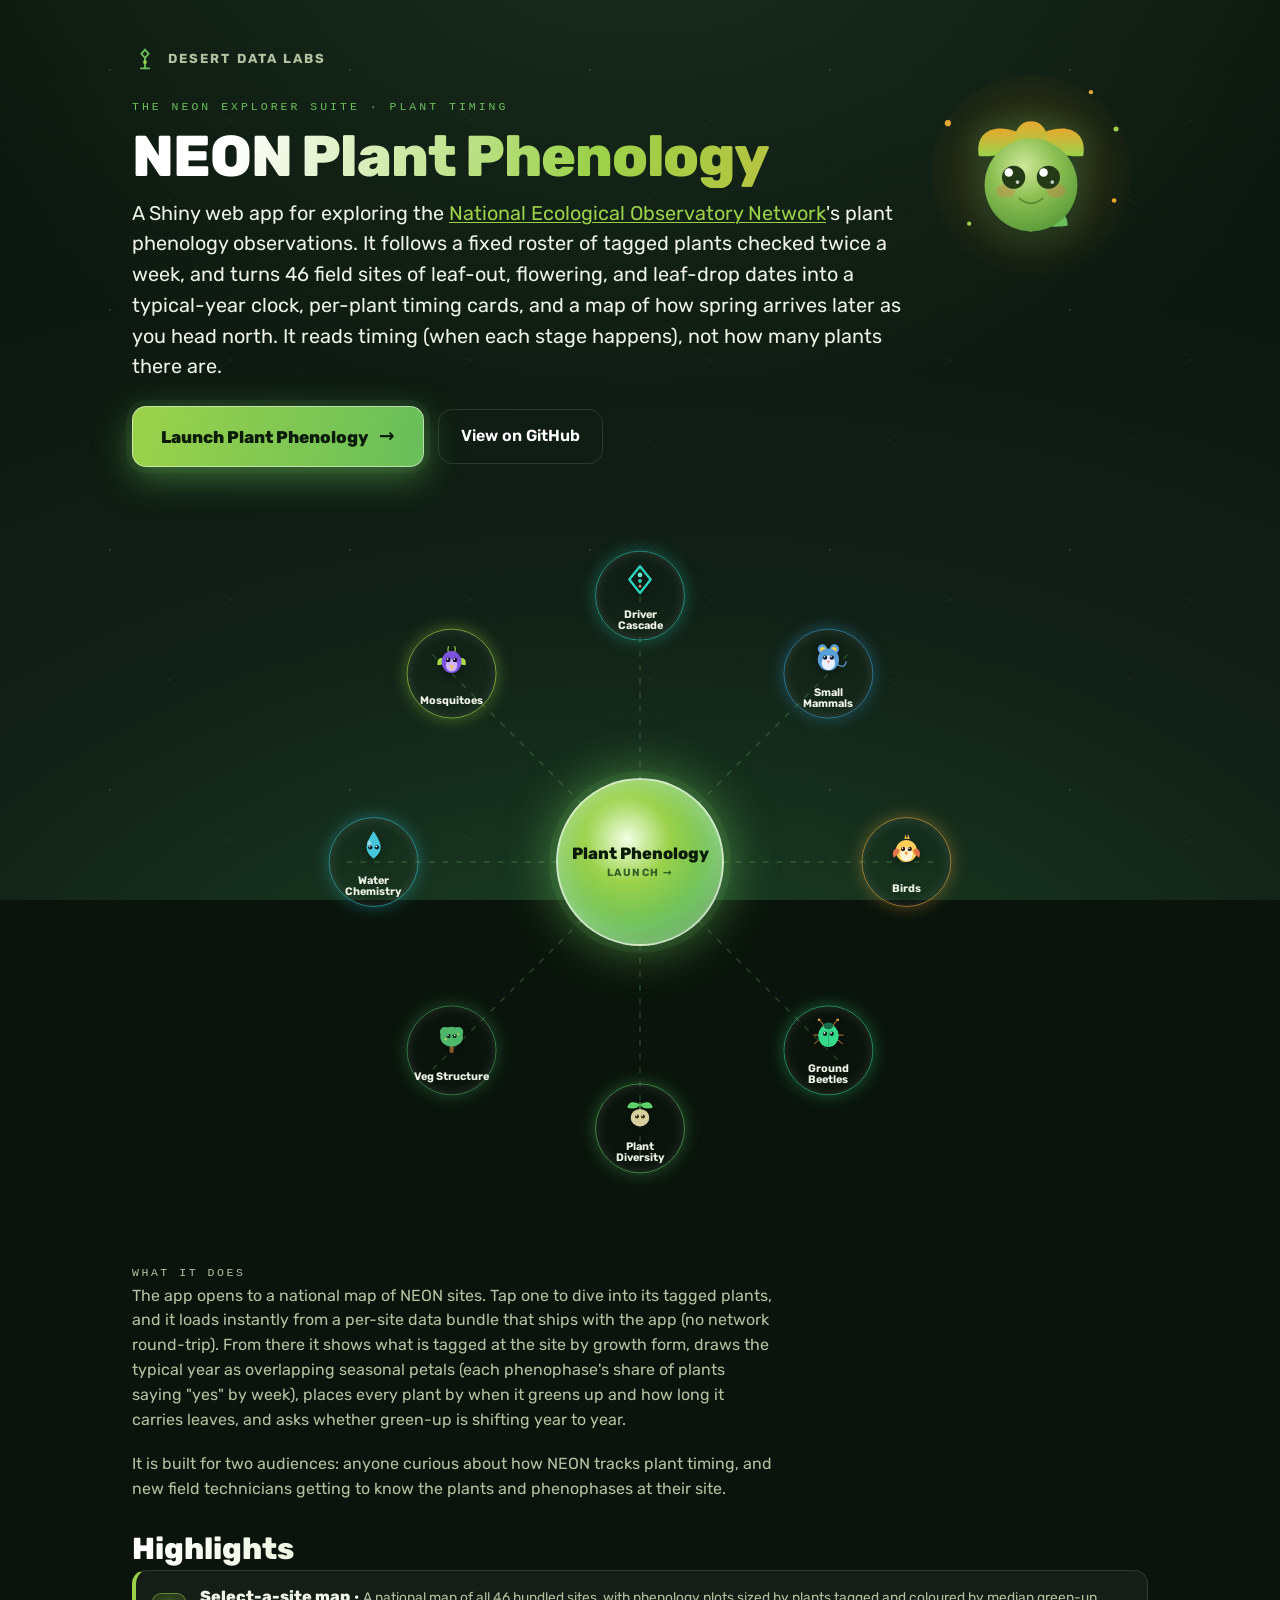
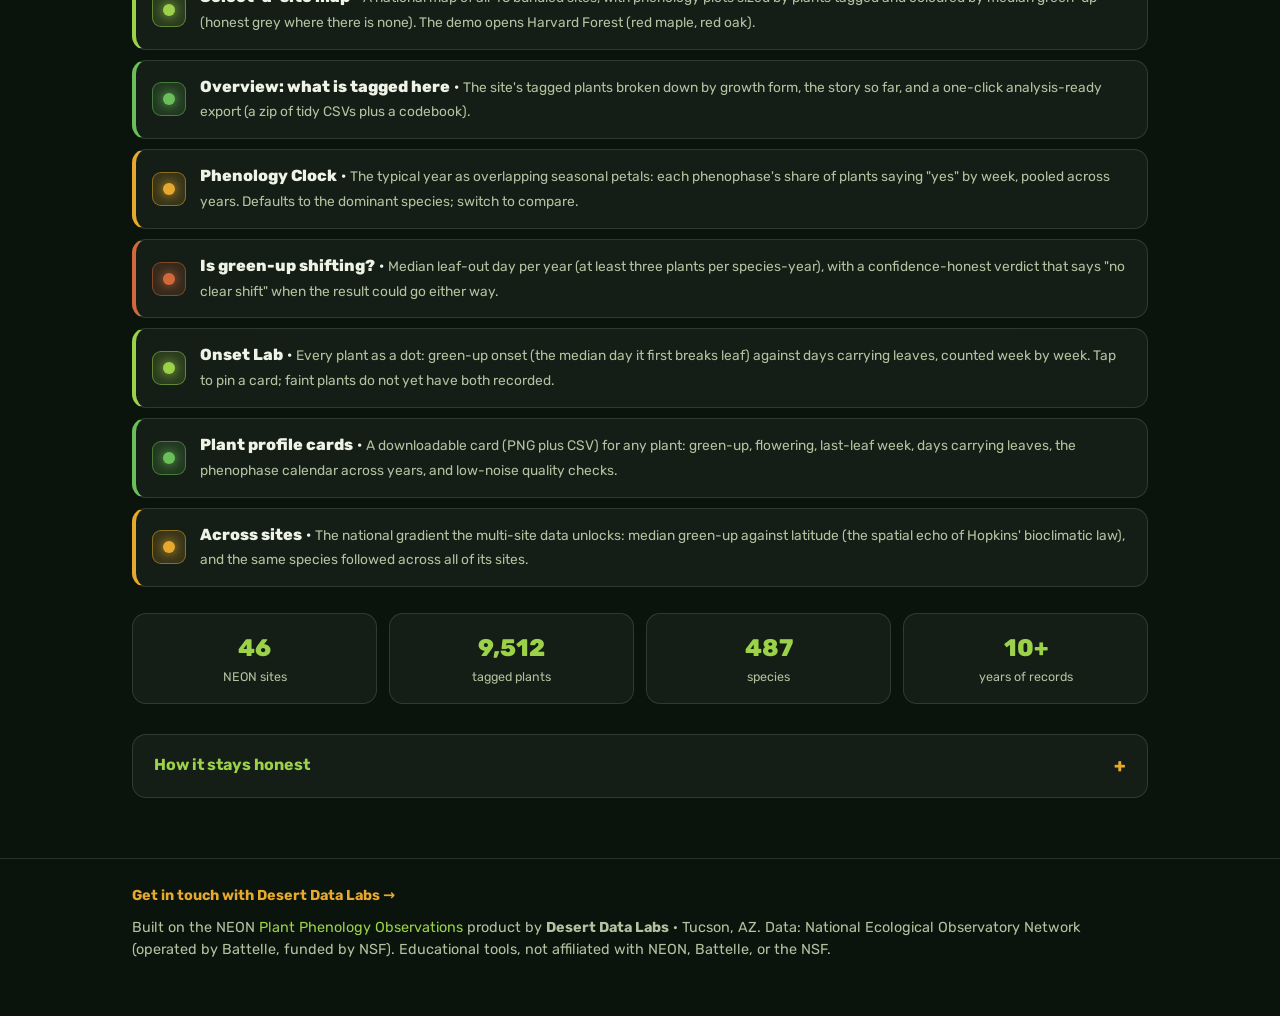
==== docs/index.html @ 895c30f5 "feat(cover): add NEON Mosquito Pulse to the suite constellation (9th app) Co-Authored-By: Claude Opu" ====
<!DOCTYPE html>
<html lang="en">

<head>
  <meta charset="utf-8" />
  <meta name="viewport" content="width=device-width, initial-scale=1, viewport-fit=cover" />
  <title>NEON Plant Phenology, the Explorer Suite by Desert Data Labs</title>
  <meta name="description"
    content="See when plants leaf out, flower, and drop their leaves at NEON research sites across the United States, and how that timing shifts year to year." />
  <meta name="theme-color" content="#0a140c" />

  <!-- Open Graph / social card. Absolute URLs = the GitHub Pages domain for this repo. -->
  <meta property="og:type" content="website" />
  <meta property="og:url" content="https://tgilbert14.github.io/NEON-Plant-Phenology-Explorer/" />
  <meta property="og:title" content="NEON Plant Phenology, by Desert Data Labs" />
  <meta property="og:description"
    content="See when plants leaf out, flower, and drop their leaves at NEON research sites across the United States, and how that timing shifts year to year." />
  <meta property="og:image"
    content="https://tgilbert14.github.io/NEON-Plant-Phenology-Explorer/og-image.png" />
  <meta name="twitter:card" content="summary_large_image" />
  <meta name="twitter:title" content="NEON Plant Phenology, by Desert Data Labs" />
  <meta name="twitter:description"
    content="See when plants leaf out, flower, and drop their leaves at NEON research sites across the United States." />
  <meta name="twitter:image"
    content="https://tgilbert14.github.io/NEON-Plant-Phenology-Explorer/og-image.png" />

  <link rel="preconnect" href="https://fonts.googleapis.com" />
  <link rel="preconnect" href="https://fonts.gstatic.com" crossorigin />
  <link href="https://fonts.googleapis.com/css2?family=Rubik:wght@400;500;600;700;800&display=swap" rel="stylesheet" />

  <!-- promote to JS layout before paint so there is no flash of the fallback list -->
  <script>document.documentElement.className += ' js';</script>

  <style>
    :root {
      --bg-0:#0a140c; --bg-1:#112016; --bg-2:#1a2e1e;
      --teal:#6abf5a; --teal-rgb:106,191,90; --bright:#9bd24a;
      --coral:#e6a92e; --coral-rgb:230,169,46;
      --gold:#d2693c; --gold-rgb:210,105,60;
      --ink:#eef3e6; --dim:#b3c2a0; --line:rgba(255,255,255,.12); --card:rgba(255,255,255,.045);
      /* phenophase layer hues (green-up -> bloom -> fruit -> compare) */
      --r1c:#9bd24a; --r2c:#6abf5a; --r3c:#e6a92e; --r4c:#d2693c;
    }
    * { box-sizing: border-box }
    html,body { margin:0 }
    body {
      font-family: Rubik, system-ui, sans-serif; color: var(--ink); background: var(--bg-0);
      -webkit-font-smoothing: antialiased; line-height: 1.55; overflow-x:hidden;
    }
    h1,h2,h3 { font-family: Rubik, sans-serif; line-height: 1.12; margin:0; font-weight:800 }
    a { color: var(--bright); text-decoration:none }
    .wrap { max-width: 1060px; margin: 0 auto; padding: 0 22px; position:relative; z-index:2 }

    /* ---------- desert-night / canopy sky ---------- */
    .sky { position: fixed; inset:0; z-index:0; pointer-events:none; overflow:hidden;
      background:
        radial-gradient(120% 90% at 50% -8%, var(--bg-2), transparent 58%),
        radial-gradient(140% 120% at 50% 120%, #1d4528 0%, var(--bg-1) 45%, var(--bg-0) 100%); }
    .sky::before { content:""; position:absolute; inset:-50%; opacity:.45;
      background-repeat:repeat; background-size:240px 240px;
      background-image:
        radial-gradient(1.4px 1.4px at 30px 40px, rgba(255,255,255,.5), transparent),
        radial-gradient(1.2px 1.2px at 150px 90px, rgba(180,230,150,.45), transparent),
        radial-gradient(1.5px 1.5px at 90px 170px, rgba(230,169,46,.4), transparent);
      animation: drift 140s linear infinite; }
    @keyframes drift { to { transform: translateY(240px) } }

    /* ---------- hero ---------- */
    .hero { position:relative; z-index:2; padding: 46px 0 6px }
    .brand { display:inline-flex; align-items:center; gap:10px; }
    .brand svg { width:26px; height:26px; overflow:visible }
    .brand .stroke { stroke:var(--teal); stroke-width:7; fill:none; stroke-linecap:round }
    .brand .pip { fill:var(--bright) }
    .brand b { font-weight:700; font-size:.82rem; letter-spacing:.16em; text-transform:uppercase; color:var(--dim) }
    .eyebrow { margin-top:18px; font-family: ui-monospace,Menlo,Consolas,monospace; font-size:.72rem;
      letter-spacing:.26em; text-transform:uppercase; color:var(--teal); }
    .hero h1 { font-size: clamp(2.2rem, 6vw, 3.6rem); margin:.5rem 0 .6rem; letter-spacing:-.02em;
      background:linear-gradient(100deg,#fff 10%, var(--bright) 45%, var(--coral) 95%);
      -webkit-background-clip:text; background-clip:text; color:transparent; }
    .lead { font-size: clamp(1.05rem,2.2vw,1.24rem); max-width:60ch; margin:0 0 24px; color:var(--ink) }
    .lead b { color:var(--bright); font-weight:600 }

    /* ---------- standout launch button (the one thing to click) ---------- */
    .cta-row { display:flex; flex-wrap:wrap; gap:14px; align-items:center }
    .launch {
      position:relative; display:inline-flex; align-items:center; gap:11px;
      font-weight:800; font-size:1.06rem; padding:15px 28px; border-radius:14px;
      color:#0c1c0a; border:1px solid rgba(255,255,255,.5); overflow:hidden; isolation:isolate;
      background:linear-gradient(100deg, var(--bright), var(--teal) 45%, #c2e87a 80%, var(--bright));
      background-size:220% 100%;
      box-shadow:0 10px 34px rgba(var(--teal-rgb),.5), 0 0 0 6px rgba(var(--teal-rgb),.08);
      transition: transform .16s ease, box-shadow .25s ease;
      animation: ctaFlow 7s linear infinite;
    }
    @keyframes ctaFlow { to { background-position:220% 0 } }
    .launch::after { content:""; position:absolute; inset:0; z-index:-1; mix-blend-mode:soft-light;
      background:linear-gradient(120deg, transparent 30%, rgba(255,255,255,.75) 50%, transparent 70%);
      transform:translateX(-120%); transition:transform .6s ease; }
    .launch:hover { transform: translateY(-2px) scale(1.015);
      box-shadow:0 16px 46px rgba(var(--teal-rgb),.65), 0 0 0 6px rgba(var(--teal-rgb),.12) }
    .launch:hover::after { transform:translateX(120%) }
    .launch .arrow { font-size:1.1em; transition:transform .2s ease }
    .launch:hover .arrow { transform:translateX(4px) }
    .ghost { display:inline-flex; align-items:center; gap:8px; padding:14px 22px; border-radius:14px;
      color:#fff; border:1.5px solid var(--line); font-weight:600; transition:background .2s, border-color .2s }
    .ghost:hover { background:rgba(255,255,255,.07); border-color:rgba(var(--teal-rgb),.5) }
    .warm { font-size:.82rem; color:var(--dim); margin-top:14px; min-height:1.2em }

    /* ---------- the constellation (suite hub + signature motion) ---------- */
    .constel-sec { position:relative; z-index:2; padding: 26px 0 8px }
    .constel { position:relative; width:100%; max-width:680px; margin:0 auto;
      aspect-ratio:1/1; max-height:74vh; }
    .ctraces { position:absolute; inset:0; width:100%; height:100%; overflow:visible; z-index:1; pointer-events:none }
    .ctraces line { stroke:rgba(var(--teal-rgb),.5); stroke-width:1.4; stroke-linecap:round;
      stroke-dasharray:5 9; opacity:0; transition:opacity .5s ease; }
    .constel.lit .ctraces line { opacity:.6; animation: cascadeFlow 1.5s linear infinite; }
    @keyframes cascadeFlow { to { stroke-dashoffset:-28 } }    /* energy flows outward from the core */

    /* core = the launch */
    .ccore {
      position:absolute; left:50%; top:50%; transform:translate(-50%,-50%);
      z-index:4; width:var(--core,150px); height:var(--core,150px); --core:clamp(120px,21vmin,168px);
      display:grid; place-items:center; border-radius:50%; text-align:center; color:#0c1c0a; cursor:pointer;
      background:radial-gradient(circle at 42% 36%, #f3ffe6 0%, var(--bright) 30%, var(--teal) 64%, #2f6e2a 100%);
      border:2px solid rgba(255,255,255,.65);
      box-shadow:0 0 0 7px rgba(var(--teal-rgb),.10), 0 0 46px 6px rgba(var(--teal-rgb),.5), inset 0 0 30px rgba(255,255,255,.4);
      animation: corePulse 3.6s ease-in-out infinite;
    }
    @keyframes corePulse {
      0%,100% { box-shadow:0 0 0 7px rgba(var(--teal-rgb),.10), 0 0 46px 6px rgba(var(--teal-rgb),.5), inset 0 0 30px rgba(255,255,255,.4) }
      50% { box-shadow:0 0 0 12px rgba(var(--teal-rgb),.04), 0 0 66px 12px rgba(var(--teal-rgb),.62), inset 0 0 34px rgba(255,255,255,.5) }
    }
    .ccore:hover,.ccore:focus-visible { outline:none; transform:translate(-50%,-50%) scale(1.05) }
    .ccore .clabel { font-weight:800; font-size:clamp(.86rem,2vw,1.02rem); line-height:1.1; padding:0 .5rem }
    .ccore .csub { display:block; font-weight:700; font-size:.64em; letter-spacing:.14em; text-transform:uppercase;
      color:#2f5e26; margin-top:.25rem }

    /* explorer nodes */
    .cnode { position:absolute; left:0; top:0; z-index:3;
      transform:translate(calc(var(--x,0px) - 50%), calc(var(--y,0px) - 50%)); }
    html.js .cnode { opacity:0 }
    .constel.lit .cnode { opacity:1 }
    .cnode-orb { display:grid; place-items:center; width:var(--ns,72px); height:var(--ns,72px); border-radius:50%;
      color:var(--ink); text-align:center; padding:6px;
      background:radial-gradient(circle at 38% 32%, rgba(255,255,255,.5), rgba(var(--h,106 191 90),.0) 60%), rgba(14,30,18,.85);
      border:1.5px solid rgba(var(--hc,var(--teal-rgb)),.6);
      box-shadow:0 0 16px rgba(var(--hc,var(--teal-rgb)),.35), inset 0 0 12px rgba(255,255,255,.12);
      transition: transform .22s cubic-bezier(.22,1,.36,1), box-shadow .22s ease, border-color .2s ease; }
    .constel.lit .cnode-orb { animation: bob 6s ease-in-out infinite; animation-delay: calc(var(--i,0) * -.5s) }
    @keyframes bob { 0%,100% { transform:translateY(0) } 50% { transform:translateY(-6px) } }
    .cnode:hover, .cnode:focus-visible { outline:none; z-index:9 }
    .cnode:hover .cnode-orb, .cnode:focus-visible .cnode-orb {
      transform:scale(1.16); border-color:#fff;
      box-shadow:0 0 28px rgba(var(--hc,var(--teal-rgb)),.7), inset 0 0 16px rgba(255,255,255,.22) }
    .cnode-dot { width:9px; height:9px; border-radius:50%; background:rgb(var(--hc,var(--teal-rgb)));
      box-shadow:0 0 10px rgb(var(--hc,var(--teal-rgb))) }
    .cnode-lab { font-size:.68rem; font-weight:700; line-height:1.05; margin-top:4px }
    .cnode-dot.has-critter { width:40px; height:40px; border-radius:0; background:none; box-shadow:none; }
    .cnode-dot.has-critter .mascot { width:100%; height:100%; display:block; filter:drop-shadow(0 2px 5px rgba(0,0,0,.45)); transition:transform .25s ease; }
    .cnode:hover .cnode-dot.has-critter .mascot, .cnode:focus-visible .cnode-dot.has-critter .mascot { transform:scale(1.18) rotate(-4deg); }
    html:not(.js) .cnode-dot.has-critter { width:28px; height:28px; }

    /* ---------- the "how it reads" flow band ---------- */
    .cascade-band { position:relative; z-index:2; margin: 30px 0 6px; padding:26px 0 }
    .kick { font-family: ui-monospace,Menlo,Consolas,monospace; font-size:.72rem; letter-spacing:.22em;
      text-transform:uppercase; color:var(--dim) }
    .cascade-band h2 { font-size:clamp(1.4rem,3.4vw,1.9rem); margin:.4rem 0 4px;
      background:linear-gradient(100deg,#fff, var(--bright)); -webkit-background-clip:text; background-clip:text; color:transparent }
    .cascade-band > .wrap > p { color:var(--dim); margin:0 0 20px; max-width:64ch }
    .flow { display:grid; gap:0 }
    .frung { position:relative; display:flex; align-items:center; gap:14px; padding:14px 16px; border-radius:14px;
      background:var(--card); border:1px solid var(--line); border-left:4px solid var(--lc); overflow:hidden }
    .frung + .frung { margin-top:10px }
    .frung::before { content:""; position:absolute; inset:0; pointer-events:none; opacity:.0;
      background:linear-gradient(100deg, transparent, rgba(var(--lrgb),.16), transparent); }
    .frung.pip-on::before { animation: pip 3.2s ease-in-out; }     /* energy pulse sweeps each rung in turn (slowed) */
    @keyframes pip { 0%{opacity:0; transform:translateX(-30%)} 40%{opacity:1} 100%{opacity:0; transform:translateX(30%)} }
    .frung .fmark { width:34px; height:34px; flex:0 0 auto; border-radius:9px; position:relative;
      background:rgba(var(--lrgb),.16); border:1px solid rgba(var(--lrgb),.5) }
    .frung .fmark::after { content:""; position:absolute; inset:0; margin:auto; width:12px; height:12px; border-radius:50%;
      background:var(--lc); box-shadow:0 0 12px var(--lc) }
    .frung .ftxt b { font-weight:800; font-size:1rem } .frung .ftxt span { color:var(--dim); font-size:.86rem }
    .frung.r1 { --lc:var(--r1c); --lrgb:155,210,74 }
    .frung.r2 { --lc:var(--r2c); --lrgb:106,191,90 }
    .frung.r3 { --lc:var(--r3c); --lrgb:230,169,46 }
    .frung.r4 { --lc:var(--r4c); --lrgb:210,105,60 }
    .frung.r5 { --lc:var(--r1c); --lrgb:155,210,74 }
    .frung.r6 { --lc:var(--r2c); --lrgb:106,191,90 }
    .frung.r7 { --lc:var(--r3c); --lrgb:230,169,46 }
    .cascade-band .hl-head { margin-top:30px }
    .lead a { color:var(--bright); text-decoration:underline; text-underline-offset:2px; text-decoration-thickness:1px }

    /* ---------- stats + about ---------- */
    .stats { display:grid; grid-template-columns:repeat(4,1fr); gap:12px; margin:26px 0 0; position:relative; z-index:2 }
    .stat { background:var(--card); border:1px solid var(--line); border-radius:14px; padding:16px 14px; text-align:center }
    .stat .n { font-weight:800; font-size:1.5rem; color:var(--bright) } .stat .l { font-size:.78rem; color:var(--dim) }
    details.more { margin:30px 0 0; border:1px solid var(--line); border-radius:14px; background:var(--card); overflow:hidden }
    details.more > summary { cursor:pointer; list-style:none; display:flex; align-items:center; justify-content:space-between;
      gap:1rem; padding:1rem 1.3rem; font-weight:700; color:var(--bright) }
    details.more > summary::-webkit-details-marker { display:none }
    details.more > summary::after { content:"+"; color:var(--coral); font-weight:800; font-size:1.2rem }
    details.more[open] > summary::after { content:"\2212" }
    details.more[open] { border-color:rgba(var(--teal-rgb),.4) }
    details.more .mbody { padding:0 1.3rem 1.2rem; color:var(--dim) }
    details.more .mbody b { color:var(--ink) }

    footer { position:relative; z-index:2; border-top:1px solid var(--line); margin-top:34px; padding:26px 0 54px;
      color:var(--dim); font-size:.9rem }
    .cta-foot { display:inline-block; margin-bottom:10px; font-weight:700; color:var(--coral) }

    @media (max-width:560px){ .stats { grid-template-columns:repeat(2,1fr) } .frung { margin-left:0 !important } }

    /* ---------- no-JS fallback: a plain reachable grid of the suite ---------- */
    html:not(.js) .ctraces, html:not(.js) .ccore .csub { display:none }
    html:not(.js) .constel { aspect-ratio:auto; max-width:100%; display:grid;
      grid-template-columns:repeat(2,1fr); gap:12px; padding:8px 0 }
    html:not(.js) .ccore { position:static; transform:none; width:auto; height:auto; border-radius:14px;
      grid-column:1/-1; padding:18px; animation:none }
    html:not(.js) .cnode { position:static; transform:none; opacity:1 }
    html:not(.js) .cnode-orb { width:auto; height:auto; flex-direction:row; gap:10px; border-radius:14px;
      padding:14px 16px; justify-content:flex-start; animation:none }
    html:not(.js) .cnode-lab { font-size:.95rem; margin-top:0 }

    /* ---------- cute creature (top-right hero accent) ---------- */
    .flybird { position:absolute; top:-6px; right:-6px; width:clamp(150px,23vw,290px);
      z-index:-1; pointer-events:none; animation: cbBob 4.6s ease-in-out infinite; }
    .flybird svg { width:100%; height:auto; overflow:visible; display:block }
    .flybird .halo { transform-box:fill-box; transform-origin:center; animation: cbHalo 5s ease-in-out infinite }
    .flybird .bird { transform-box:fill-box; transform-origin:50% 72%;
      filter:drop-shadow(0 7px 14px rgba(3,8,20,.5)) drop-shadow(0 0 13px rgba(106,191,90,.42));
      animation: cbSquish 4.6s ease-in-out infinite }
    .flybird .eyes { transform-box:fill-box; transform-origin:center; animation: cbBlink 5.4s ease-in-out infinite }
    .flybird .ear-l { transform-box:fill-box; transform-origin:55% 88%; animation: cbEarL 3.6s ease-in-out infinite }
    .flybird .ear-r { transform-box:fill-box; transform-origin:45% 88%; animation: cbEarR 3.6s ease-in-out infinite }
    .flybird .tail { transform-box:fill-box; transform-origin:12% 60%; animation: cbTail 4.2s ease-in-out infinite }
    .flybird .spark { transform-box:fill-box; transform-origin:center; animation: cbTwinkle 3.2s ease-in-out infinite }
    .flybird .s2 { animation-delay:-1.1s } .flybird .s3 { animation-delay:-2.2s } .flybird .s4 { animation-delay:-.6s }
    @keyframes cbBob { 0%,100%{ transform:translateY(0) } 50%{ transform:translateY(-8px) } }
    @keyframes cbSquish { 0%,100%{ transform:scale(1,1) } 50%{ transform:scale(1.02,.98) } }
    @keyframes cbHalo { 0%,100%{ opacity:.4; transform:scale(1) } 50%{ opacity:.7; transform:scale(1.06) } }
    @keyframes cbBlink { 0%,88%,100%{ transform:scaleY(1) } 93%{ transform:scaleY(.08) } }
    @keyframes cbEarL { 0%,100%{ transform:rotate(0deg) } 50%{ transform:rotate(-7deg) } }
    @keyframes cbEarR { 0%,100%{ transform:rotate(0deg) } 50%{ transform:rotate(7deg) } }
    @keyframes cbTail { 0%,100%{ transform:rotate(-3deg) } 50%{ transform:rotate(6deg) } }
    @keyframes cbTwinkle { 0%,100%{ opacity:.25; transform:scale(.7) } 50%{ opacity:1; transform:scale(1.2) } }
    @media (max-width:760px){ .flybird{ width:150px; top:-2px; right:-8px; opacity:.75 } }
    @media (max-width:430px){ .flybird{ display:none } }

    /* interactive: pointer-follow, 3D tilt, tap-bounce */
    .flybird { pointer-events:auto; cursor:pointer }
    .flybird .tiltwrap { transition: transform .14s ease-out; transform-style:preserve-3d; will-change:transform }
    .flybird .eyes > circle { transition: transform .12s ease-out; transform: translate(var(--lx,0px), var(--ly,0px)) }
    .flybird.react .eyes { animation: cbShy .62s ease }
    .flybird.react .bird { animation: cbDuck .62s ease }
    .flybird.react .spark { animation: cbFlare .62s ease }
    @keyframes cbShy { 0%,100%{ transform:scaleY(1) } 16%,74%{ transform:scaleY(.1) } }
    @keyframes cbDuck { 0%,100%{ transform:scale(1,1) } 26%{ transform:translateY(4px) scale(1.07,.88) } 60%{ transform:scale(.97,1.04) } }
    @keyframes cbFlare { 0%,100%{ opacity:.5; transform:scale(1) } 40%{ opacity:1; transform:scale(2) } }

    @media (prefers-reduced-motion: reduce){
      .sky::before, .launch, .ccore, .constel.lit .cnode-orb, .constel.lit .ctraces line, .frung.pip-on::before { animation:none !important }
      .flybird, .flybird .halo, .flybird .bird, .flybird .eyes, .flybird .ear-l, .flybird .ear-r, .flybird .tail, .flybird .spark { animation:none !important }
      .flybird .tiltwrap, .flybird .eyes > circle { transition:none !important; transform:none !important }
      .launch::after { display:none }
    }
  </style>
</head>

<body>
  <div class="sky" aria-hidden="true"></div>

  <header class="hero">
    <div class="wrap">
      <div class="flybird" aria-hidden="true">
        <div class="tiltwrap">
        <svg viewBox="0 0 300 250" role="img" aria-label="A cute flower bud">
          <defs>
            <radialGradient id="cbHalo" cx="50%" cy="48%" r="55%"><stop offset="0%" stop-color="#6abf5a" stop-opacity=".5"/><stop offset="46%" stop-color="#9a6a1a" stop-opacity=".2"/><stop offset="100%" stop-color="#9a6a1a" stop-opacity="0"/></radialGradient>
            <radialGradient id="cbBody" cx="42%" cy="30%" r="74%"><stop offset="0%" stop-color="#cfe89a"/><stop offset="48%" stop-color="#8cbf52"/><stop offset="100%" stop-color="#5a9a3a"/></radialGradient>
            <linearGradient id="cbPetal" x1="0%" y1="100%" x2="0%" y2="0%"><stop offset="0%" stop-color="#9bd24a"/><stop offset="100%" stop-color="#e6a92e"/></linearGradient>
          </defs>
          <circle class="halo" cx="150" cy="140" r="104" fill="url(#cbHalo)"/>
          <g class="bird">
            <path d="M150,196 L150,150" fill="none" stroke="#5a9a3a" stroke-width="5" stroke-linecap="round"/>
            <path d="M150,178 C176,170 188,178 188,192 C166,196 152,190 150,178 Z" fill="#6abf5a"/>
            <g class="ear-l"><path d="M138,96 C108,84 92,98 96,120 C120,122 138,114 138,96 Z" fill="url(#cbPetal)"/></g>
            <g class="ear-r"><path d="M162,96 C192,84 208,98 204,120 C180,122 162,114 162,96 Z" fill="url(#cbPetal)"/></g>
            <path d="M150,84 C134,84 128,104 138,118 L162,118 C172,104 166,84 150,84 Z" fill="url(#cbPetal)"/>
            <ellipse cx="150" cy="150" rx="48" ry="48" fill="url(#cbBody)"/>
            <g fill="#e0714a" opacity=".32"><ellipse cx="124" cy="156" rx="10" ry="7"/><ellipse cx="176" cy="156" rx="10" ry="7"/></g>
            <path d="M138,164 Q150,174 162,164" fill="none" stroke="#3f6a26" stroke-width="2.2" stroke-linecap="round" opacity=".55"/>
            <g class="eyes">
              <circle cx="132" cy="142" r="12" fill="#243a16"/><circle cx="168" cy="142" r="12" fill="#243a16"/>
              <circle cx="127" cy="137" r="4.4" fill="#ffffff"/><circle cx="163" cy="137" r="4.4" fill="#ffffff"/>
              <circle cx="136" cy="147" r="1.9" fill="#ffffff" opacity=".75"/><circle cx="172" cy="147" r="1.9" fill="#ffffff" opacity=".75"/>
            </g>
          </g>
          <g>
            <circle class="spark s1" cx="64" cy="86" r="3.2" fill="#e6a92e"/><circle class="spark s2" cx="238" cy="92" r="2.6" fill="#9bd24a"/>
            <circle class="spark s3" cx="212" cy="54" r="2.2" fill="#e6a92e"/><circle class="spark s4" cx="86" cy="190" r="2.2" fill="#9bd24a"/>
            <circle class="spark s2" cx="236" cy="166" r="2.4" fill="#e6a92e"/>
          </g>
        </svg>
        </div>
      </div>
      <span class="brand">
        <svg viewBox="0 0 100 100" aria-hidden="true">
          <path class="stroke" d="M50 14 L64 30 L50 46 L36 30 Z" />
          <line class="stroke" x1="50" y1="46" x2="50" y2="86" />
          <line class="stroke" x1="34" y1="86" x2="66" y2="86" />
          <circle class="pip" cx="50" cy="62" r="7.5" />
        </svg>
        <b>Desert Data Labs</b>
      </span>

      <div class="eyebrow">The NEON Explorer Suite · Plant timing</div>
      <h1>NEON Plant Phenology</h1>
      <p class="lead">A Shiny web app for exploring the <a href="https://www.neonscience.org/" target="_blank" rel="noopener">National Ecological Observatory Network</a>'s plant phenology observations. It follows a fixed roster of tagged plants checked twice a week, and turns 46 field sites of leaf-out, flowering, and leaf-drop dates into a typical-year clock, per-plant timing cards, and a map of how spring arrives later as you head north. It reads timing (when each stage happens), not how many plants there are.</p>

      <div class="cta-row">
        <a id="launch" class="launch" href="https://019ee118-bf17-1622-bd5d-e59cab3b36a7.share.connect.posit.cloud/">
          Launch Plant Phenology <span class="arrow" aria-hidden="true">&rarr;</span>
        </a>
        <a class="ghost" href="https://github.com/tgilbert14/NEON-Plant-Phenology-Explorer" target="_blank" rel="noopener">View on GitHub</a>
      </div>
      <div class="warm" id="warm"></div>
    </div>
  </header>

  <!-- the suite, as a living constellation. The core launches Plant Phenology; each node opens an explorer. -->
  <section class="constel-sec" aria-label="The NEON Explorer Suite">
    <div class="wrap">
      <div class="constel is-noscript" data-constel style="--n:8;">
        <svg class="ctraces" viewBox="-340 -340 680 680" aria-hidden="true"><g data-traces></g></svg>

        <a class="ccore" data-core href="https://019ee118-bf17-1622-bd5d-e59cab3b36a7.share.connect.posit.cloud/" aria-label="Launch the NEON Plant Phenology app">
           <span class="clabel">Plant Phenology<span class="csub">launch &rarr;</span></span>
        </a>

        <a class="cnode" style="--i:0; --hc:45,212,191" href="https://tgilbert14.github.io/NEON-Driver-Cascade/" aria-label="NEON Driver Cascade"><span class="cnode-orb"><span class="cnode-dot has-critter" aria-hidden="true"><svg class="mascot" viewBox="0 0 120 120" aria-hidden="true"><path d="M60,20 L92,60 L60,100 L28,60 Z" fill="none" stroke="#2dd4bf" stroke-width="7" stroke-linejoin="round"/><circle cx="60" cy="46" r="7" fill="#5eead4"/><circle cx="60" cy="64" r="5.5" fill="#2dd4bf"/><circle cx="60" cy="80" r="4" fill="#fb8a7e"/></svg></span><span class="cnode-lab">Driver Cascade</span></span></a>
        <a class="cnode" style="--i:1; --hc:56,168,232" href="https://tgilbert14.github.io/NEON-Small-Mammal-Tracker-App/" aria-label="NEON Small Mammal Tracker"><span class="cnode-orb"><span class="cnode-dot has-critter" aria-hidden="true"><svg class="mascot" viewBox="0 0 120 120"><g class="mascot-ear-l"><circle cx="42" cy="34" r="14" fill="#5aa0d8"/><circle cx="43" cy="36" r="8" fill="#ffd24a"/></g><g class="mascot-ear-r"><circle cx="78" cy="34" r="14" fill="#5aa0d8"/><circle cx="77" cy="36" r="8" fill="#ffd24a"/></g><path d="M88,82 Q110,94 113,72" fill="none" stroke="#5a93c8" stroke-width="4" stroke-linecap="round"/><ellipse cx="60" cy="66" rx="32" ry="33" fill="#5aa0d8"/><ellipse cx="60" cy="76" rx="20" ry="22" fill="#eaf2ff"/><path d="M55,70 Q60,68 65,70 Q62,77 60,77 Q58,77 55,70 Z" fill="#fb8a7e"/><g class="mascot-eyes"><circle cx="50" cy="60" r="6.5" fill="#0a1a2e"/><circle cx="70" cy="60" r="6.5" fill="#0a1a2e"/><circle cx="48" cy="57.5" r="2.4" fill="#fff"/><circle cx="68" cy="57.5" r="2.4" fill="#fff"/></g></svg></span><span class="cnode-lab">Small Mammals</span></span></a>
        <a class="cnode" style="--i:2; --hc:245,177,63" href="https://tgilbert14.github.io/NEON-Breeding-Birds/" aria-label="NEON Birds"><span class="cnode-orb"><span class="cnode-dot has-critter" aria-hidden="true"><svg class="mascot" viewBox="0 0 120 120"><g fill="#f0b94a"><path d="M54,30 L57,16 L62,30 Z"/><path d="M62,30 L65,14 L70,30 Z"/></g><ellipse cx="60" cy="66" rx="32" ry="33" fill="#ffce5a"/><ellipse cx="60" cy="76" rx="19" ry="21" fill="#fff3d6"/><g class="mascot-ear-l"><path d="M30,58 Q14,66 22,86 Q34,80 40,64 Z" fill="#e0714a"/></g><g class="mascot-ear-r"><path d="M90,58 Q106,66 98,86 Q86,80 80,64 Z" fill="#e0714a"/></g><path d="M54,68 L66,68 L60,80 Z" fill="#f0993a"/><g class="mascot-eyes"><circle cx="50" cy="60" r="6.5" fill="#2a160a"/><circle cx="70" cy="60" r="6.5" fill="#2a160a"/><circle cx="48" cy="57.5" r="2.4" fill="#fff"/><circle cx="68" cy="57.5" r="2.4" fill="#fff"/></g></svg></span><span class="cnode-lab">Birds</span></span></a>
        <a class="cnode" style="--i:3; --hc:54,217,138" href="https://tgilbert14.github.io/NEON-Ground-Beetle-Tracker/" aria-label="NEON Ground Beetle Tracker"><span class="cnode-orb"><span class="cnode-dot has-critter" aria-hidden="true"><svg class="mascot" viewBox="0 0 120 120"><g class="mascot-ear-l"><path d="M50,40 Q40,22 32,16" fill="none" stroke="#d98a3c" stroke-width="3" stroke-linecap="round"/><circle cx="32" cy="16" r="4" fill="#e8a24a"/></g><g class="mascot-ear-r"><path d="M70,40 Q80,22 88,16" fill="none" stroke="#d98a3c" stroke-width="3" stroke-linecap="round"/><circle cx="88" cy="16" r="4" fill="#e8a24a"/></g><g stroke="#c47a2c" stroke-width="3" stroke-linecap="round"><path d="M30,62 L16,62"/><path d="M30,78 L18,88"/><path d="M90,62 L104,62"/><path d="M90,78 L102,88"/></g><ellipse cx="60" cy="64" rx="31" ry="34" fill="#36d98a"/><path d="M60,32 L60,96" stroke="#176b46" stroke-width="2" opacity=".5"/><ellipse cx="60" cy="34" rx="14" ry="10" fill="#176b46"/><g class="mascot-eyes"><circle cx="50" cy="58" r="6.5" fill="#0c2a1c"/><circle cx="70" cy="58" r="6.5" fill="#0c2a1c"/><circle cx="48" cy="55.5" r="2.4" fill="#fff"/><circle cx="68" cy="55.5" r="2.4" fill="#fff"/></g></svg></span><span class="cnode-lab">Ground Beetles</span></span></a>
        <a class="cnode" style="--i:4; --hc:95,209,106" href="https://tgilbert14.github.io/NEON-Plant-Diversity/" aria-label="NEON Plant Diversity"><span class="cnode-orb"><span class="cnode-dot has-critter" aria-hidden="true"><svg class="mascot" viewBox="0 0 120 120"><path d="M60,60 L60,30" stroke="#4aa050" stroke-width="4" stroke-linecap="round"/><g class="mascot-ear-l"><path d="M60,36 C40,24 24,30 22,46 C40,52 56,46 60,36 Z" fill="#5fd16a"/></g><g class="mascot-ear-r"><path d="M60,36 C80,24 96,30 98,46 C80,52 64,46 60,36 Z" fill="#5fd16a"/></g><ellipse cx="60" cy="76" rx="28" ry="26" fill="#d8cf9e"/><g class="mascot-eyes"><circle cx="51" cy="72" r="6" fill="#3a2a12"/><circle cx="69" cy="72" r="6" fill="#3a2a12"/><circle cx="49" cy="69.5" r="2.2" fill="#fff"/><circle cx="67" cy="69.5" r="2.2" fill="#fff"/></g></svg></span><span class="cnode-lab">Plant Diversity</span></span></a>
        <a class="cnode" style="--i:5; --hc:78,184,106" href="https://tgilbert14.github.io/NEON-Vegetation-Structure-Explorer/" aria-label="NEON Vegetation Structure"><span class="cnode-orb"><span class="cnode-dot has-critter" aria-hidden="true"><svg class="mascot" viewBox="0 0 120 120"><rect x="54" y="80" width="12" height="26" rx="3" fill="#8a5a2b"/><g class="mascot-ear-l"><circle cx="40" cy="44" r="15" fill="#4eb86a"/></g><g class="mascot-ear-r"><circle cx="80" cy="44" r="15" fill="#4eb86a"/></g><ellipse cx="60" cy="58" rx="34" ry="30" fill="#4eb86a"/><circle cx="42" cy="66" r="3" fill="#ffd24a"/><circle cx="80" cy="50" r="2.6" fill="#ffd24a"/><g class="mascot-eyes"><circle cx="51" cy="56" r="6.5" fill="#11331f"/><circle cx="69" cy="56" r="6.5" fill="#11331f"/><circle cx="49" cy="53.5" r="2.4" fill="#fff"/><circle cx="69" cy="53.5" r="2.4" fill="#fff"/></g></svg></span><span class="cnode-lab">Veg Structure</span></span></a>
        <a class="cnode" style="--i:6; --hc:52,198,216" href="https://tgilbert14.github.io/NEON-WaterChemistry-Analyte-Viewer-App/" aria-label="NEON Water Chemistry"><span class="cnode-orb"><span class="cnode-dot has-critter" aria-hidden="true"><svg class="mascot" viewBox="0 0 120 120"><path d="M60,16 C36,52 28,72 60,98 C92,72 84,52 60,16 Z" fill="#46c6da"/><ellipse cx="48" cy="54" rx="6" ry="11" fill="#fff" opacity=".4" transform="rotate(-18 48 54)"/><g class="mascot-eyes"><circle cx="50" cy="64" r="6.5" fill="#0a2230"/><circle cx="70" cy="64" r="6.5" fill="#0a2230"/><circle cx="48" cy="61.5" r="2.4" fill="#fff"/><circle cx="68" cy="61.5" r="2.4" fill="#fff"/></g></svg></span><span class="cnode-lab">Water Chemistry</span></span></a>
        <a class="cnode" style="--i:7; --hc:184,242,74" href="https://tgilbert14.github.io/NEON-Mosquito-Pulse/" aria-label="NEON Mosquito Pulse"><span class="cnode-orb"><span class="cnode-dot has-critter" aria-hidden="true"><svg class="mascot" viewBox="0 0 120 120"><g stroke="#b8f24a" stroke-width="3" stroke-linecap="round" fill="none"><path d="M52,40 Q46,26 50,18"/><path d="M68,40 Q74,26 70,18"/></g><g class="mascot-ear-l"><path d="M34,52 Q14,50 18,74 Q40,72 48,58 Z" fill="#b8f24a" fill-opacity=".9"/></g><g class="mascot-ear-r"><path d="M86,52 Q106,50 102,74 Q80,72 72,58 Z" fill="#b8f24a" fill-opacity=".9"/></g><ellipse cx="60" cy="64" rx="30" ry="33" fill="#7c52e0"/><ellipse cx="60" cy="74" rx="17" ry="19" fill="#cdb6ff"/><path d="M54,74 L66,74 L60,90 Z" fill="#ffc24a"/><g class="mascot-eyes"><circle cx="50" cy="58" r="7" fill="#1a1030"/><circle cx="70" cy="58" r="7" fill="#1a1030"/><circle cx="48" cy="55.5" r="2.5" fill="#fff"/><circle cx="68" cy="55.5" r="2.5" fill="#fff"/></g></svg></span><span class="cnode-lab">Mosquitoes</span></span></a>
      </div>
    </div>
  </section>

  <!-- how the notebook reads: observe -> yes-share -> timing -> compare -->
  <section class="cascade-band">
    <div class="wrap">
      <span class="kick">What it does</span>
      <p>The app opens to a national map of NEON sites. Tap one to dive into its tagged plants, and it loads instantly from a per-site data bundle that ships with the app (no network round-trip). From there it shows what is tagged at the site by growth form, draws the typical year as overlapping seasonal petals (each phenophase's share of plants saying "yes" by week), places every plant by when it greens up and how long it carries leaves, and asks whether green-up is shifting year to year.</p>
      <p>It is built for two audiences: anyone curious about how NEON tracks plant timing, and new field technicians getting to know the plants and phenophases at their site.</p>

      <h2 class="hl-head">Highlights</h2>
      <div class="flow" data-flow>
        <div class="frung r1"><span class="fmark"></span><span class="ftxt"><b>Select-a-site map</b> &middot; <span>A national map of all 46 bundled sites, with phenology plots sized by plants tagged and coloured by median green-up (honest grey where there is none). The demo opens Harvard Forest (red maple, red oak).</span></span></div>
        <div class="frung r2"><span class="fmark"></span><span class="ftxt"><b>Overview: what is tagged here</b> &middot; <span>The site's tagged plants broken down by growth form, the story so far, and a one-click analysis-ready export (a zip of tidy CSVs plus a codebook).</span></span></div>
        <div class="frung r3"><span class="fmark"></span><span class="ftxt"><b>Phenology Clock</b> &middot; <span>The typical year as overlapping seasonal petals: each phenophase's share of plants saying "yes" by week, pooled across years. Defaults to the dominant species; switch to compare.</span></span></div>
        <div class="frung r4"><span class="fmark"></span><span class="ftxt"><b>Is green-up shifting?</b> &middot; <span>Median leaf-out day per year (at least three plants per species-year), with a confidence-honest verdict that says "no clear shift" when the result could go either way.</span></span></div>
        <div class="frung r5"><span class="fmark"></span><span class="ftxt"><b>Onset Lab</b> &middot; <span>Every plant as a dot: green-up onset (the median day it first breaks leaf) against days carrying leaves, counted week by week. Tap to pin a card; faint plants do not yet have both recorded.</span></span></div>
        <div class="frung r6"><span class="fmark"></span><span class="ftxt"><b>Plant profile cards</b> &middot; <span>A downloadable card (PNG plus CSV) for any plant: green-up, flowering, last-leaf week, days carrying leaves, the phenophase calendar across years, and low-noise quality checks.</span></span></div>
        <div class="frung r7"><span class="fmark"></span><span class="ftxt"><b>Across sites</b> &middot; <span>The national gradient the multi-site data unlocks: median green-up against latitude (the spatial echo of Hopkins' bioclimatic law), and the same species followed across all of its sites.</span></span></div>
      </div>

      <div class="stats">
        <div class="stat"><div class="n">46</div><div class="l">NEON sites</div></div>
        <div class="stat"><div class="n">9,515</div><div class="l">tagged plants</div></div>
        <div class="stat"><div class="n">499</div><div class="l">species</div></div>
        <div class="stat"><div class="n">10+</div><div class="l">years of records</div></div>
      </div>

      <details class="more">
        <summary>How it stays honest</summary>
        <div class="mbody">
          The same group of <b>tagged plants</b> is checked all season, so this tells you <b>when</b> things
          happen, not how common a plant is. We label that clearly everywhere. Crews visit about twice a
          week, so we never know the exact day a stage began. We report the start as the midpoint between
          the last "no" visit and the first "yes" visit, and we flag any plant that was already in the
          stage at the first check. For how long a plant carries leaves, we count the actual weeks it had
          leaves rather than the gap from first leaf to last, so a desert plant that leafs out and drops
          twice in one year is not credited with a 300-day season. The <b>Phenology Clock</b> combines
          several years to show a typical year, and the year-to-year trend only fits when there are at
          least 5 years of data and says "no clear shift" when the result could go either way. We only show
          a number when there is enough data behind it (at least 5 checks per stage and week, at least 3
          plants per species and year), and the colors are chosen to read clearly for color-blind viewers.
          Everything is loaded ahead of time from the published NEON data.
          <b>This is an educational tool for exploring data. It is not affiliated with NEON, Battelle, or the NSF.</b>
        </div>
      </details>
    </div>
  </section>

  <footer>
    <div class="wrap">
      <a class="cta-foot" href="mailto:desertdatalabs@gmail.com?subject=NEON%20Plant%20Phenology%20Explorer">Get in touch with Desert Data Labs →</a><br>
      Built on the NEON <a href="https://data.neonscience.org/data-products/DP1.10055.001" target="_blank" rel="noopener">Plant Phenology Observations</a>
      product by <b>Desert Data Labs</b> &middot; Tucson, AZ. Data: National Ecological Observatory Network
      (operated by Battelle, funded by NSF). Educational tools, not affiliated with NEON, Battelle, or the NSF.
    </div>
  </footer>

  <script>
    // ---- the phenology app (Connect Cloud share URL); pre-warm on load ----
    var APP_URL = "https://019ee118-bf17-1622-bd5d-e59cab3b36a7.share.connect.posit.cloud/";
    (function () {
      var launch = document.getElementById("launch");
      var warm = document.getElementById("warm");
      if (launch) launch.href = APP_URL;
      try {
        if (warm) warm.textContent = "Warming up the app…";
        var ctrl = (typeof AbortController !== "undefined") ? new AbortController() : null;
        var killer = ctrl ? setTimeout(function () { ctrl.abort(); }, 8000) : null;
        fetch(APP_URL, { mode: "no-cors", cache: "no-store", signal: ctrl ? ctrl.signal : undefined })
          .then(function () { if (warm) warm.textContent = "The app is ready."; })
          .catch(function () { if (warm) warm.textContent = ""; })
          .finally(function () { if (killer) clearTimeout(killer); });
      } catch (e) {}
    })();

    // ---- the constellation: lay the 7 explorers on a ring, draw energy traces ----
    (function () {
      var root = document.querySelector("[data-constel]");
      if (!root) return;
      var nodes = Array.prototype.slice.call(root.querySelectorAll(".cnode"));
      var tracesG = root.querySelector("[data-traces]");
      var reduce = window.matchMedia("(prefers-reduced-motion: reduce)").matches;
      root.classList.remove("is-noscript");

      var n = nodes.length, TR = 300; // trace viewBox radius
      // build a trace from center to each node
      if (tracesG) {
        var frag = document.createDocumentFragment();
        for (var i = 0; i < n; i++) {
          var th = (i * (360 / n) - 90) * Math.PI / 180;
          var ln = document.createElementNS("http://www.w3.org/2000/svg", "line");
          ln.setAttribute("x1", "0"); ln.setAttribute("y1", "0");
          ln.setAttribute("x2", (Math.cos(th) * TR).toFixed(1));
          ln.setAttribute("y2", (Math.sin(th) * TR).toFixed(1));
          frag.appendChild(ln);
        }
        tracesG.appendChild(frag);
      }

      function place(landed) {
        var r = root.getBoundingClientRect();
        var cx = r.width / 2, cy = r.height / 2;
        var unit = Math.min(r.width, r.height);
        var rad = unit * 0.40, ns = Math.max(58, unit * 0.135);
        nodes.forEach(function (nd, i) {
          nd.style.setProperty("--ns", ns.toFixed(0) + "px");
          var th = (i * (360 / n) - 90) * Math.PI / 180;
          var f = landed ? 1 : 0.18;            // start near the core, fly out on land
          nd.style.setProperty("--x", (cx + Math.cos(th) * rad * f).toFixed(1) + "px");
          nd.style.setProperty("--y", (cy + Math.sin(th) * rad * f).toFixed(1) + "px");
        });
      }

      place(false);
      // light it up (fly the nodes out + start the energy flow) after a beat
      function lite() { place(true); root.classList.add("lit"); }
      if (reduce) { lite(); }
      else { requestAnimationFrame(function () { requestAnimationFrame(lite); }); setTimeout(lite, 400); }

      var rt;
      window.addEventListener("resize", function () {
        clearTimeout(rt); rt = setTimeout(function () { place(root.classList.contains("lit")); }, 120);
      }, { passive: true });
    })();

    // ---- the seasonal flow: pulse each rung in turn (the reading walking down) ----
    (function () {
      var rungs = Array.prototype.slice.call(document.querySelectorAll("[data-flow] .frung"));
      if (!rungs.length || window.matchMedia("(prefers-reduced-motion: reduce)").matches) return;
      var i = 0;
      setInterval(function () {
        rungs.forEach(function (r) { r.classList.remove("pip-on"); });
        var el = rungs[i % rungs.length];
        // force reflow so the animation restarts each cycle
        void el.offsetWidth; el.classList.add("pip-on");
        i++;
      }, 1800);
    })();
  </script>
  <script>
  (function(){
    var reduce = matchMedia('(prefers-reduced-motion: reduce)').matches;
    var fb = document.querySelector('.flybird');
    if(fb){
      var tilt = fb.querySelector('.tiltwrap');
      if(!reduce){
        window.addEventListener('pointermove', function(e){
          var r = fb.getBoundingClientRect();
          var cx = r.left + r.width/2, cy = r.top + r.height*0.42;
          var dx = Math.max(-1,Math.min(1,(e.clientX-cx)/240));
          var dy = Math.max(-1,Math.min(1,(e.clientY-cy)/240));
          if(tilt) tilt.style.transform = 'perspective(640px) rotateY('+(dx*9).toFixed(1)+'deg) rotateX('+(-dy*7).toFixed(1)+'deg)';
          fb.style.setProperty('--lx',(dx*2.6).toFixed(1)+'px');
          fb.style.setProperty('--ly',(dy*2.1).toFixed(1)+'px');
        }, {passive:true});
      }
      fb.addEventListener('pointerdown', function(){
        fb.classList.remove('react'); void fb.offsetWidth; fb.classList.add('react');
        setTimeout(function(){ fb.classList.remove('react'); }, 680);
      });
    }
    var nums = document.querySelectorAll('.stat .n');
    if(nums.length && 'IntersectionObserver' in window){
      var run = function(el){
        var raw0 = el.textContent.trim(), pre='';
        if(raw0.charAt(0)==='~'||raw0.charAt(0)==='≈'){ pre=raw0.charAt(0); raw0=raw0.slice(1); }
        var i=0, np='';
        while(i<raw0.length){ var c=raw0.charAt(i); if((c>='0'&&c<='9')||c===','||c==='.'){ np+=c; i++; } else break; }
        if(!np || reduce) return;
        var rest = raw0.slice(i), full = el.textContent.trim();
        var target = parseFloat(np.replace(/,/g,'')); if(!isFinite(target)) return;
        var hasComma = np.indexOf(',')>=0, dec=(np.split('.')[1]||'').length;
        var dur=950, t0=performance.now();
        function fmt(v){ var s = dec? v.toFixed(dec) : (hasComma? Math.round(v).toLocaleString() : String(Math.round(v))); return pre+s+rest; }
        function tick(now){ var t=Math.min(1,(now-t0)/dur), e=1-Math.pow(1-t,3); el.textContent=fmt(target*e); if(t<1) requestAnimationFrame(tick); else el.textContent=full; }
        el.textContent=fmt(0); requestAnimationFrame(tick);
      };
      var io = new IntersectionObserver(function(es){ es.forEach(function(en){ if(en.isIntersecting){ io.unobserve(en.target); run(en.target); } }); }, {threshold:.5});
      nums.forEach(function(n){ io.observe(n); });
    }
  })();
  </script>
</body>

</html>
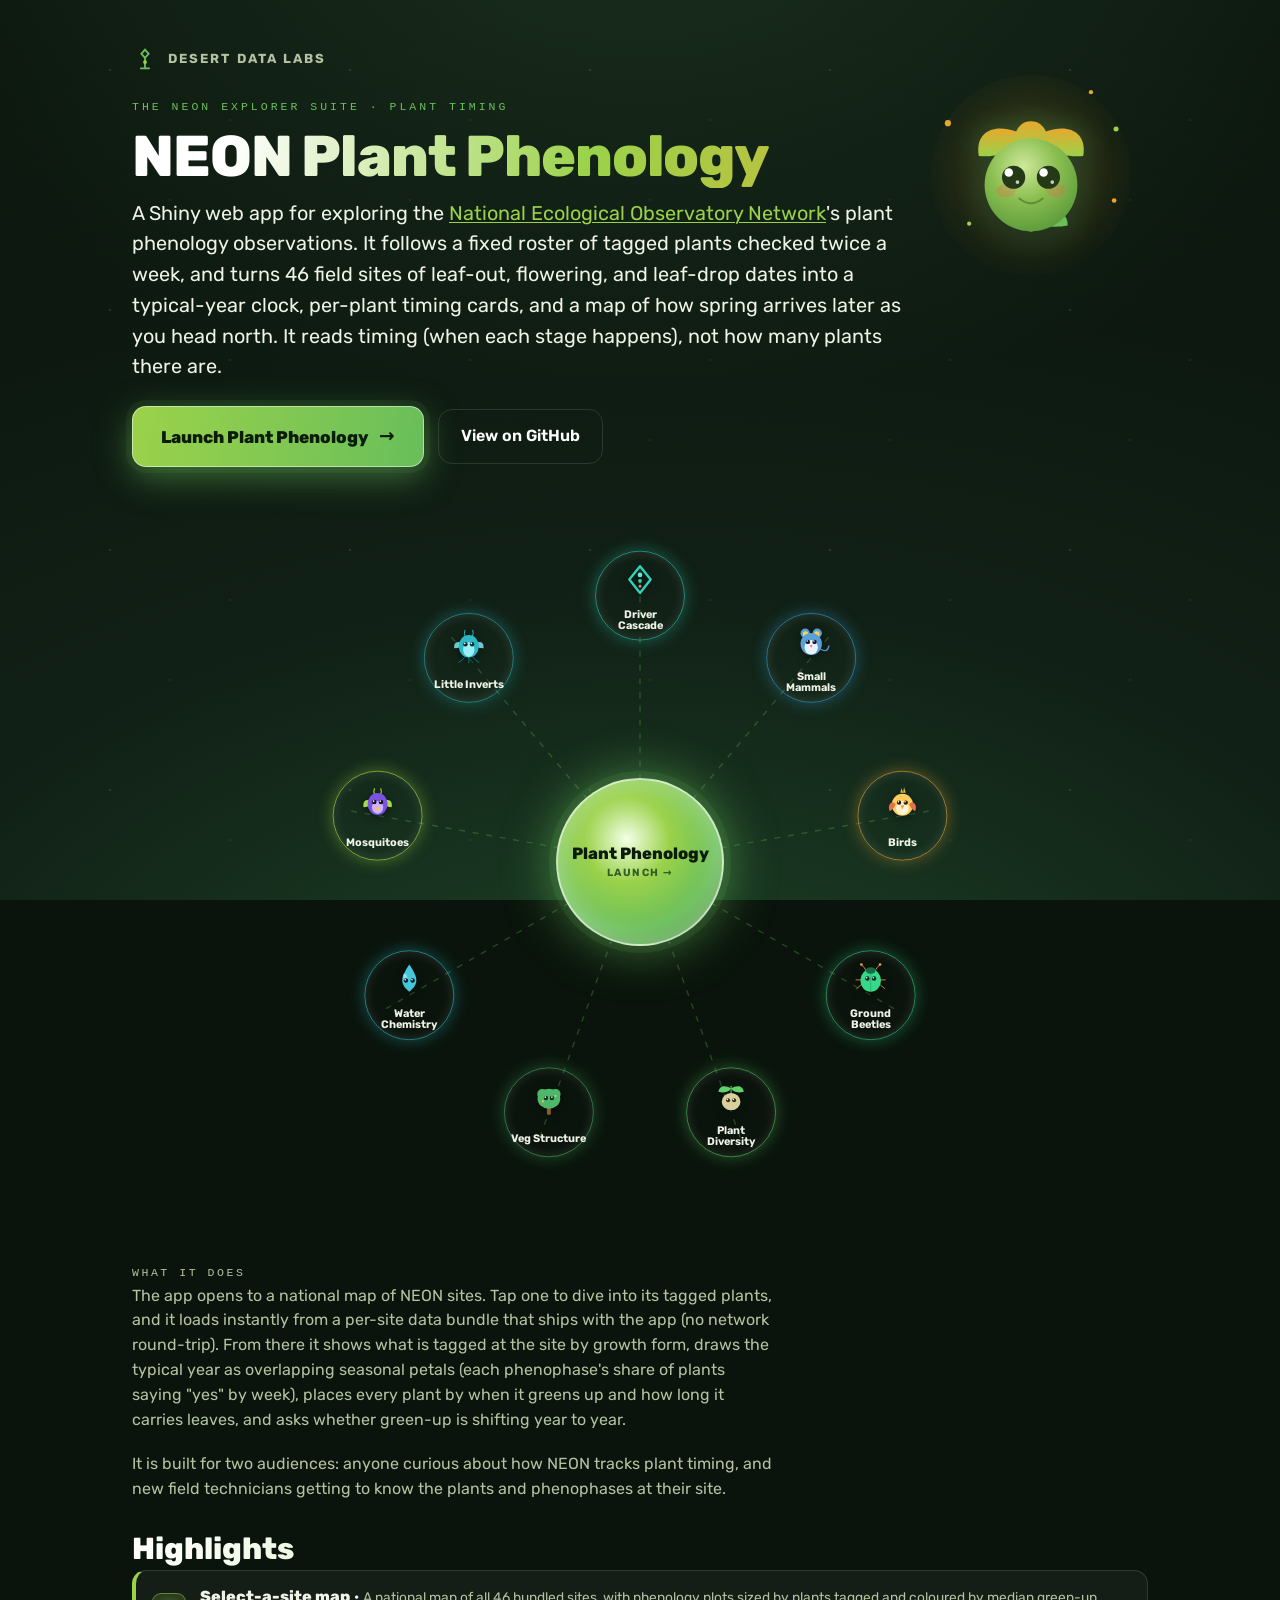
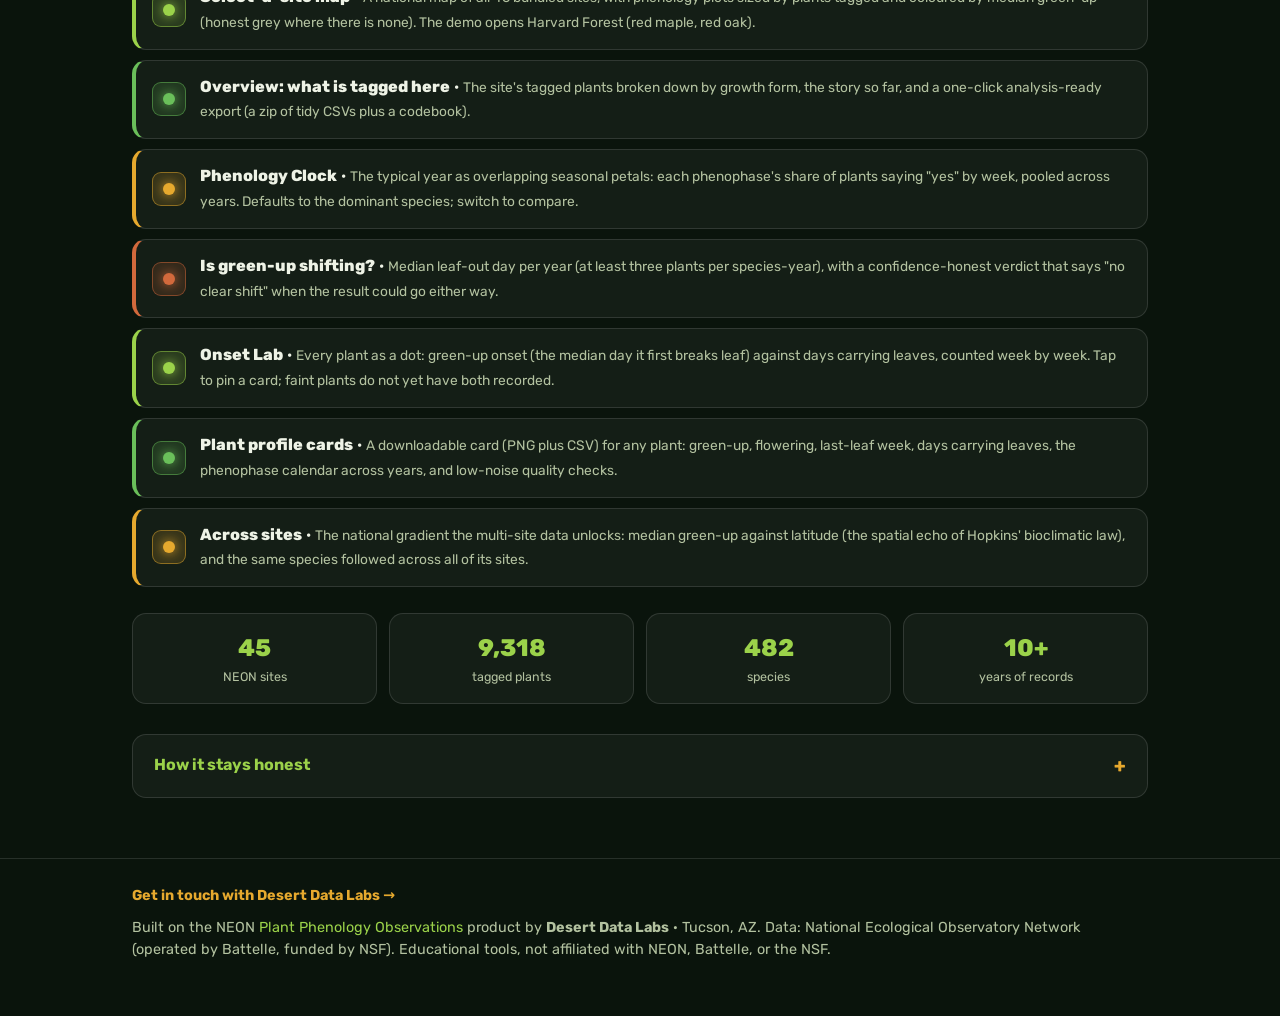
==== commit 2343346d: "feat(cover): add My Little Inverts to the constellation fan-out + in-app sibling list Cover constell" ====
--- a/docs/index.html
+++ b/docs/index.html
@@ -330,7 +330,7 @@
   <!-- the suite, as a living constellation. The core launches Plant Phenology; each node opens an explorer. -->
   <section class="constel-sec" aria-label="The NEON Explorer Suite">
     <div class="wrap">
-      <div class="constel is-noscript" data-constel style="--n:8;">
+      <div class="constel is-noscript" data-constel style="--n:9;">
         <svg class="ctraces" viewBox="-340 -340 680 680" aria-hidden="true"><g data-traces></g></svg>
 
         <a class="ccore" data-core href="https://019ee118-bf17-1622-bd5d-e59cab3b36a7.share.connect.posit.cloud/" aria-label="Launch the NEON Plant Phenology app">
@@ -345,6 +345,7 @@
         <a class="cnode" style="--i:5; --hc:78,184,106" href="https://tgilbert14.github.io/NEON-Vegetation-Structure-Explorer/" aria-label="NEON Vegetation Structure"><span class="cnode-orb"><span class="cnode-dot has-critter" aria-hidden="true"><svg class="mascot" viewBox="0 0 120 120"><rect x="54" y="80" width="12" height="26" rx="3" fill="#8a5a2b"/><g class="mascot-ear-l"><circle cx="40" cy="44" r="15" fill="#4eb86a"/></g><g class="mascot-ear-r"><circle cx="80" cy="44" r="15" fill="#4eb86a"/></g><ellipse cx="60" cy="58" rx="34" ry="30" fill="#4eb86a"/><circle cx="42" cy="66" r="3" fill="#ffd24a"/><circle cx="80" cy="50" r="2.6" fill="#ffd24a"/><g class="mascot-eyes"><circle cx="51" cy="56" r="6.5" fill="#11331f"/><circle cx="69" cy="56" r="6.5" fill="#11331f"/><circle cx="49" cy="53.5" r="2.4" fill="#fff"/><circle cx="69" cy="53.5" r="2.4" fill="#fff"/></g></svg></span><span class="cnode-lab">Veg Structure</span></span></a>
         <a class="cnode" style="--i:6; --hc:52,198,216" href="https://tgilbert14.github.io/NEON-WaterChemistry-Analyte-Viewer-App/" aria-label="NEON Water Chemistry"><span class="cnode-orb"><span class="cnode-dot has-critter" aria-hidden="true"><svg class="mascot" viewBox="0 0 120 120"><path d="M60,16 C36,52 28,72 60,98 C92,72 84,52 60,16 Z" fill="#46c6da"/><ellipse cx="48" cy="54" rx="6" ry="11" fill="#fff" opacity=".4" transform="rotate(-18 48 54)"/><g class="mascot-eyes"><circle cx="50" cy="64" r="6.5" fill="#0a2230"/><circle cx="70" cy="64" r="6.5" fill="#0a2230"/><circle cx="48" cy="61.5" r="2.4" fill="#fff"/><circle cx="68" cy="61.5" r="2.4" fill="#fff"/></g></svg></span><span class="cnode-lab">Water Chemistry</span></span></a>
         <a class="cnode" style="--i:7; --hc:184,242,74" href="https://tgilbert14.github.io/NEON-Mosquito-Pulse/" aria-label="NEON Mosquito Pulse"><span class="cnode-orb"><span class="cnode-dot has-critter" aria-hidden="true"><svg class="mascot" viewBox="0 0 120 120"><g stroke="#b8f24a" stroke-width="3" stroke-linecap="round" fill="none"><path d="M52,40 Q46,26 50,18"/><path d="M68,40 Q74,26 70,18"/></g><g class="mascot-ear-l"><path d="M34,52 Q14,50 18,74 Q40,72 48,58 Z" fill="#b8f24a" fill-opacity=".9"/></g><g class="mascot-ear-r"><path d="M86,52 Q106,50 102,74 Q80,72 72,58 Z" fill="#b8f24a" fill-opacity=".9"/></g><ellipse cx="60" cy="64" rx="30" ry="33" fill="#7c52e0"/><ellipse cx="60" cy="74" rx="17" ry="19" fill="#cdb6ff"/><path d="M54,74 L66,74 L60,90 Z" fill="#ffc24a"/><g class="mascot-eyes"><circle cx="50" cy="58" r="7" fill="#1a1030"/><circle cx="70" cy="58" r="7" fill="#1a1030"/><circle cx="48" cy="55.5" r="2.5" fill="#fff"/><circle cx="68" cy="55.5" r="2.5" fill="#fff"/></g></svg></span><span class="cnode-lab">Mosquitoes</span></span></a>
+        <a class="cnode" style="--i:8; --hc:43,183,196" href="https://tgilbert14.github.io/NEON-My-Little-Inverts/" aria-label="NEON My Little Inverts"><span class="cnode-orb"><span class="cnode-dot has-critter" aria-hidden="true"><svg class="mascot" viewBox="0 0 120 120"><g stroke="#2bb7c4" stroke-width="3" stroke-linecap="round" fill="none"><path d="M50,38 Q44,24 48,16"/><path d="M70,38 Q76,24 72,16"/></g><g class="mascot-ear-l"><path d="M34,52 Q14,48 16,70 Q38,70 46,58 Z" fill="#7fe7ef" fill-opacity=".85"/></g><g class="mascot-ear-r"><path d="M86,52 Q106,48 104,70 Q82,70 74,58 Z" fill="#7fe7ef" fill-opacity=".85"/></g><g stroke="#0a6f7a" stroke-width="3" stroke-linecap="round" fill="none"><path d="M48,96 Q40,108 30,112"/><path d="M60,98 L60,114"/><path d="M72,96 Q80,108 90,112"/></g><ellipse cx="60" cy="64" rx="30" ry="34" fill="#2bb7c4"/><ellipse cx="60" cy="74" rx="17" ry="22" fill="#9beef5"/><g class="mascot-eyes"><circle cx="50" cy="58" r="6.5" fill="#0b2a30"/><circle cx="70" cy="58" r="6.5" fill="#0b2a30"/><circle cx="48" cy="55.5" r="2.4" fill="#fff"/><circle cx="68" cy="55.5" r="2.4" fill="#fff"/></g></svg></span><span class="cnode-lab">Little Inverts</span></span></a>
       </div>
     </div>
   </section>
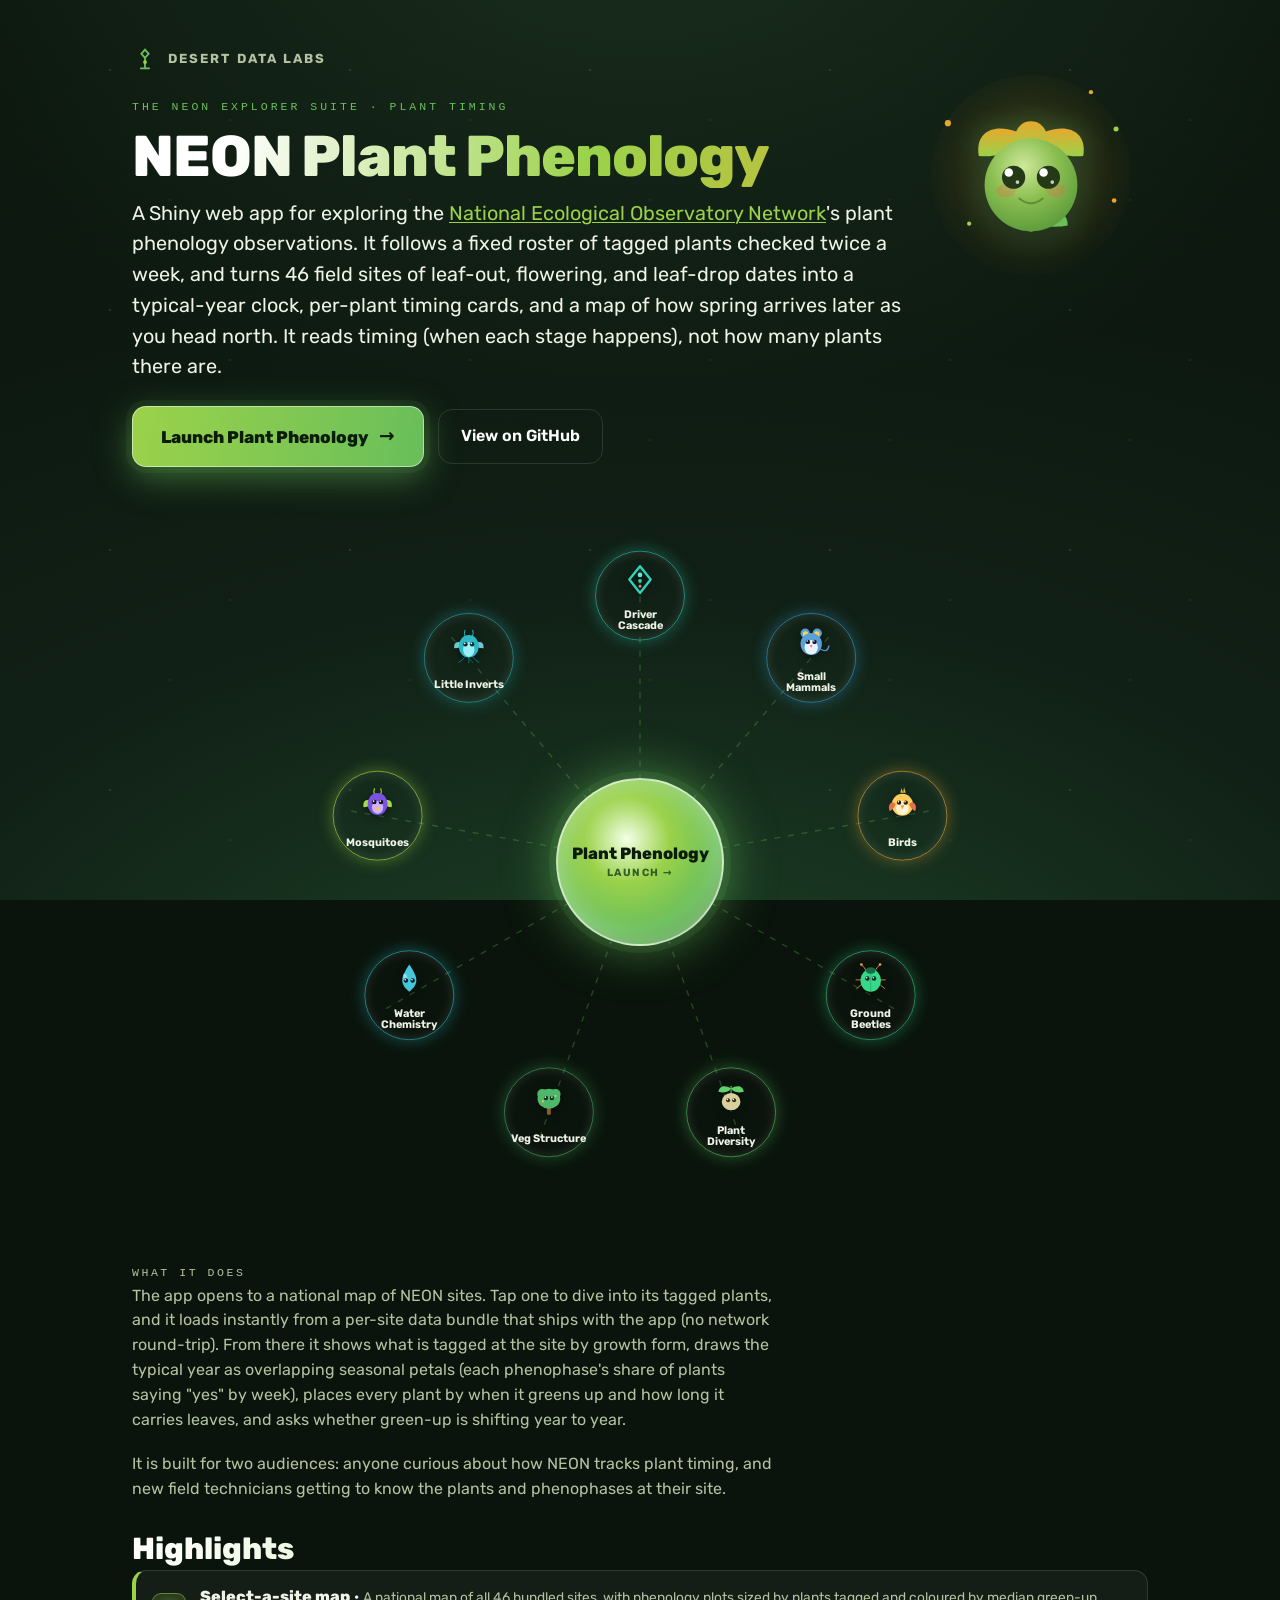
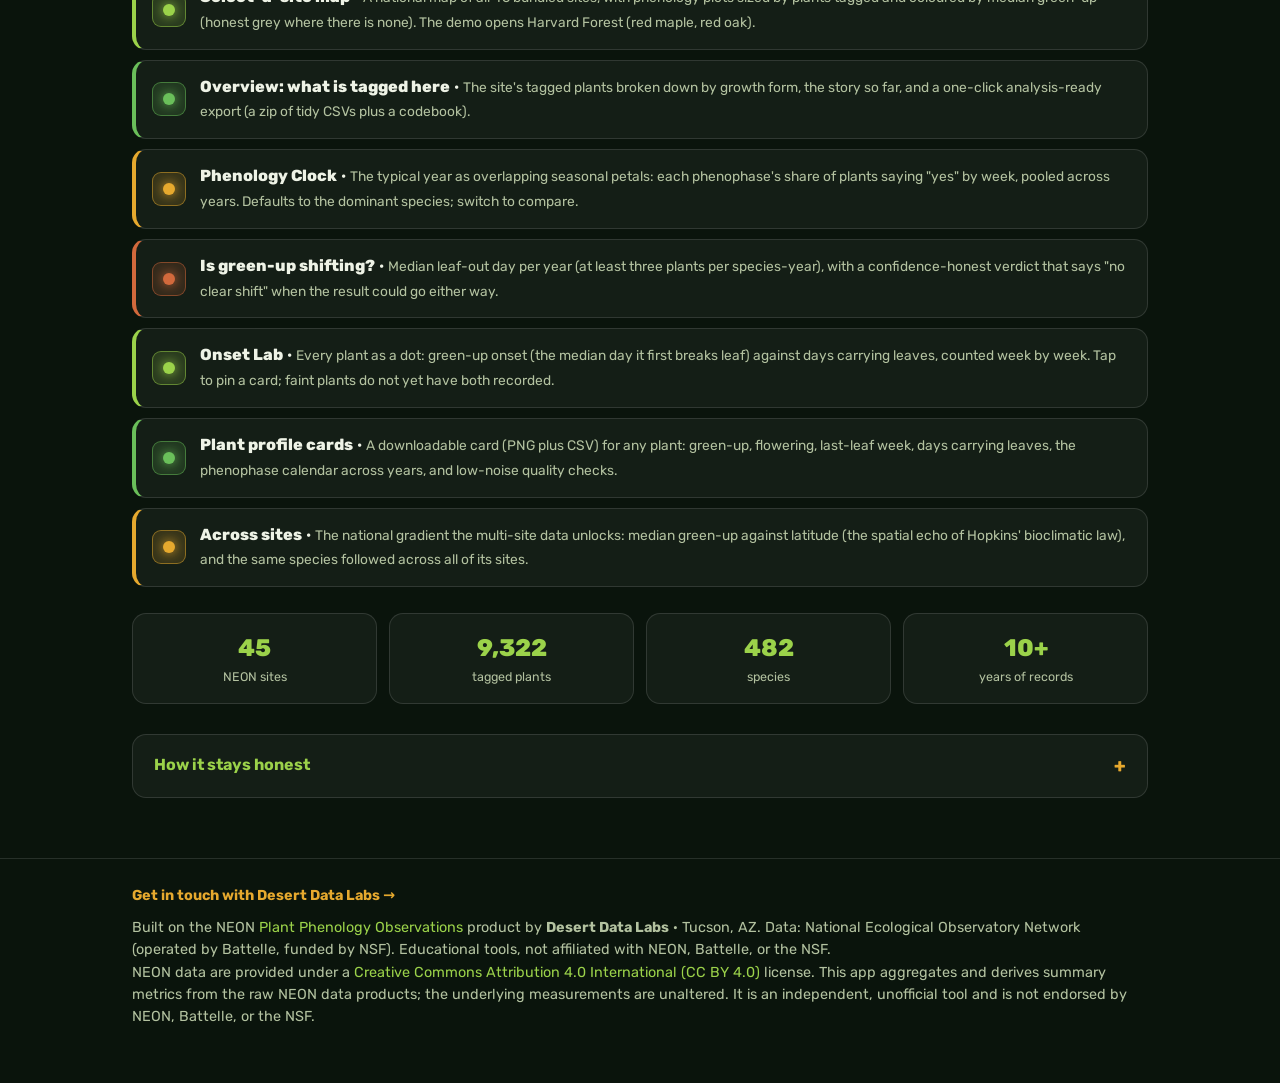
==== commit def5fae5: "feat(license): add NEON CC BY 4.0 attribution (cover footer, About panel, export/codebook) NEON move" ====
--- a/docs/index.html
+++ b/docs/index.html
@@ -402,6 +402,7 @@
       Built on the NEON <a href="https://data.neonscience.org/data-products/DP1.10055.001" target="_blank" rel="noopener">Plant Phenology Observations</a>
       product by <b>Desert Data Labs</b> &middot; Tucson, AZ. Data: National Ecological Observatory Network
       (operated by Battelle, funded by NSF). Educational tools, not affiliated with NEON, Battelle, or the NSF.
+      <br>NEON data are provided under a <a href="https://creativecommons.org/licenses/by/4.0/" target="_blank" rel="noopener">Creative Commons Attribution 4.0 International (CC BY 4.0)</a> license. This app aggregates and derives summary metrics from the raw NEON data products; the underlying measurements are unaltered. It is an independent, unofficial tool and is not endorsed by NEON, Battelle, or the NSF.
     </div>
   </footer>
 
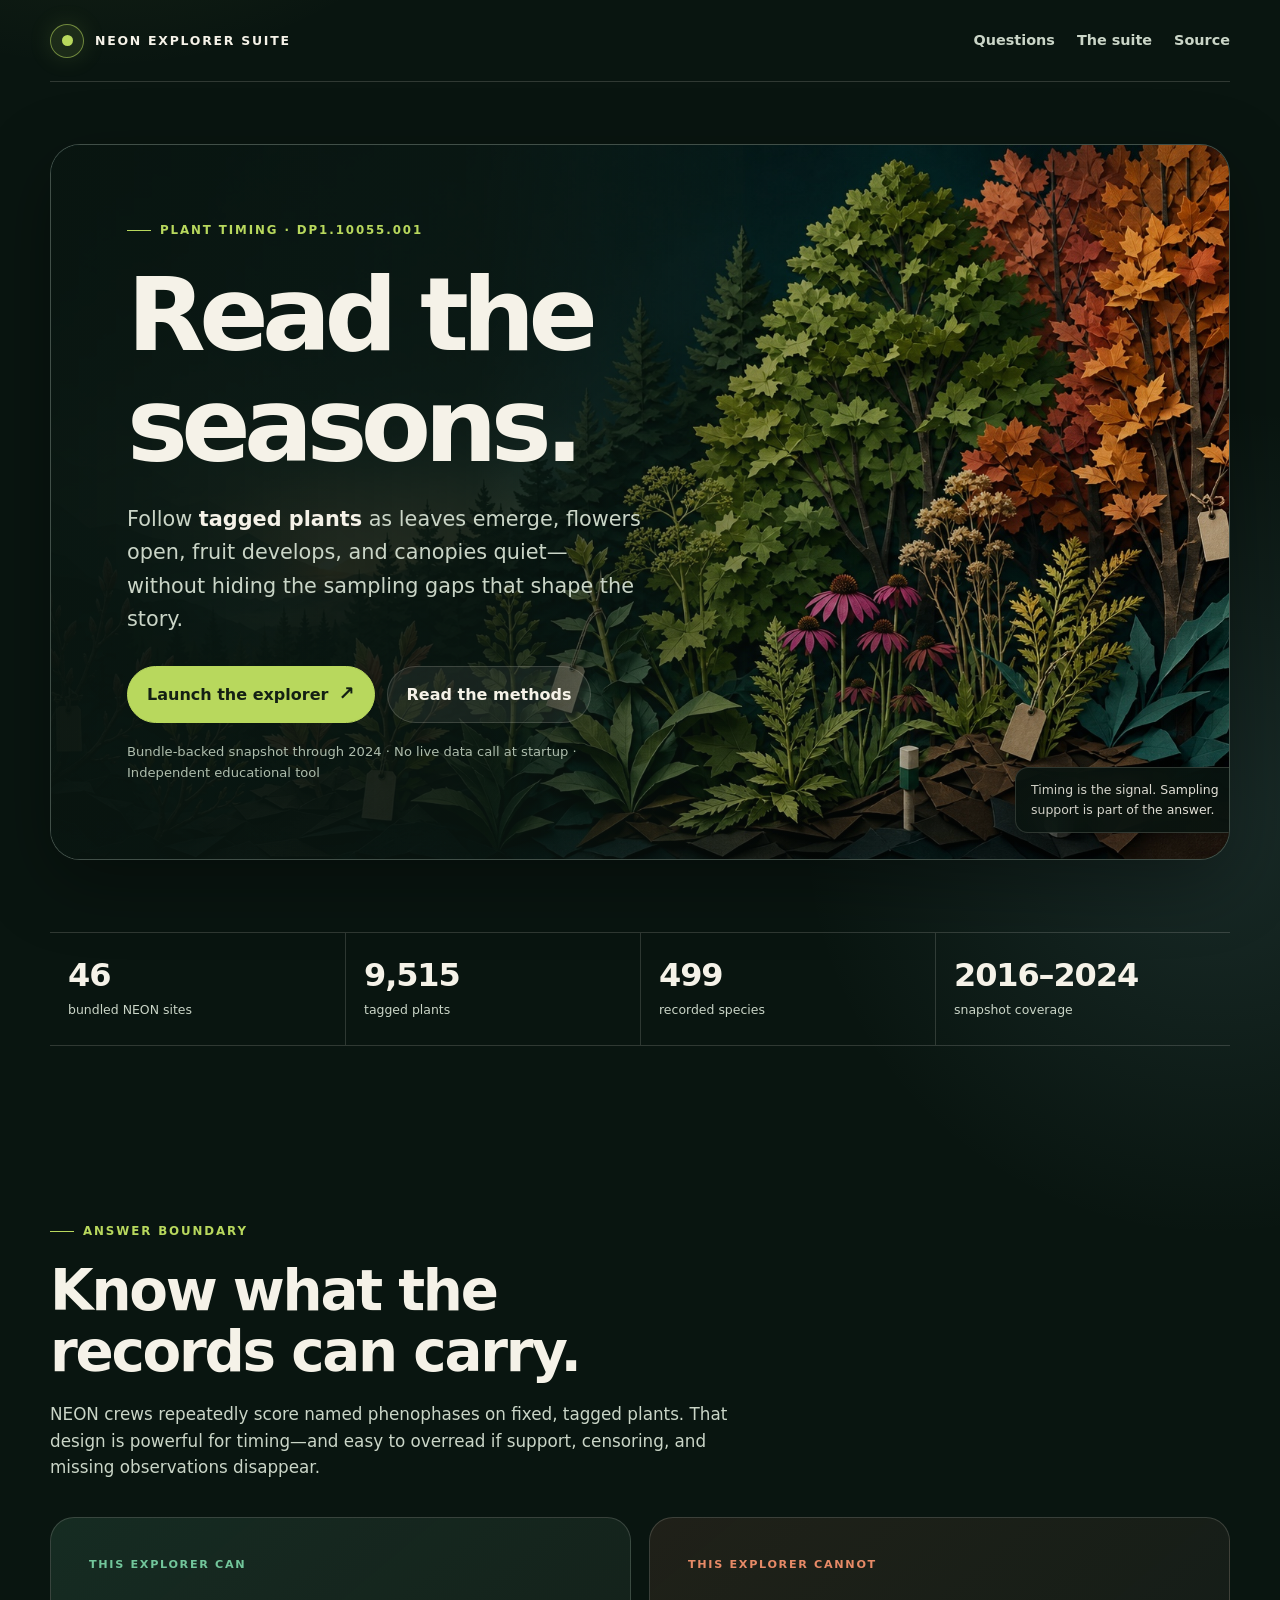
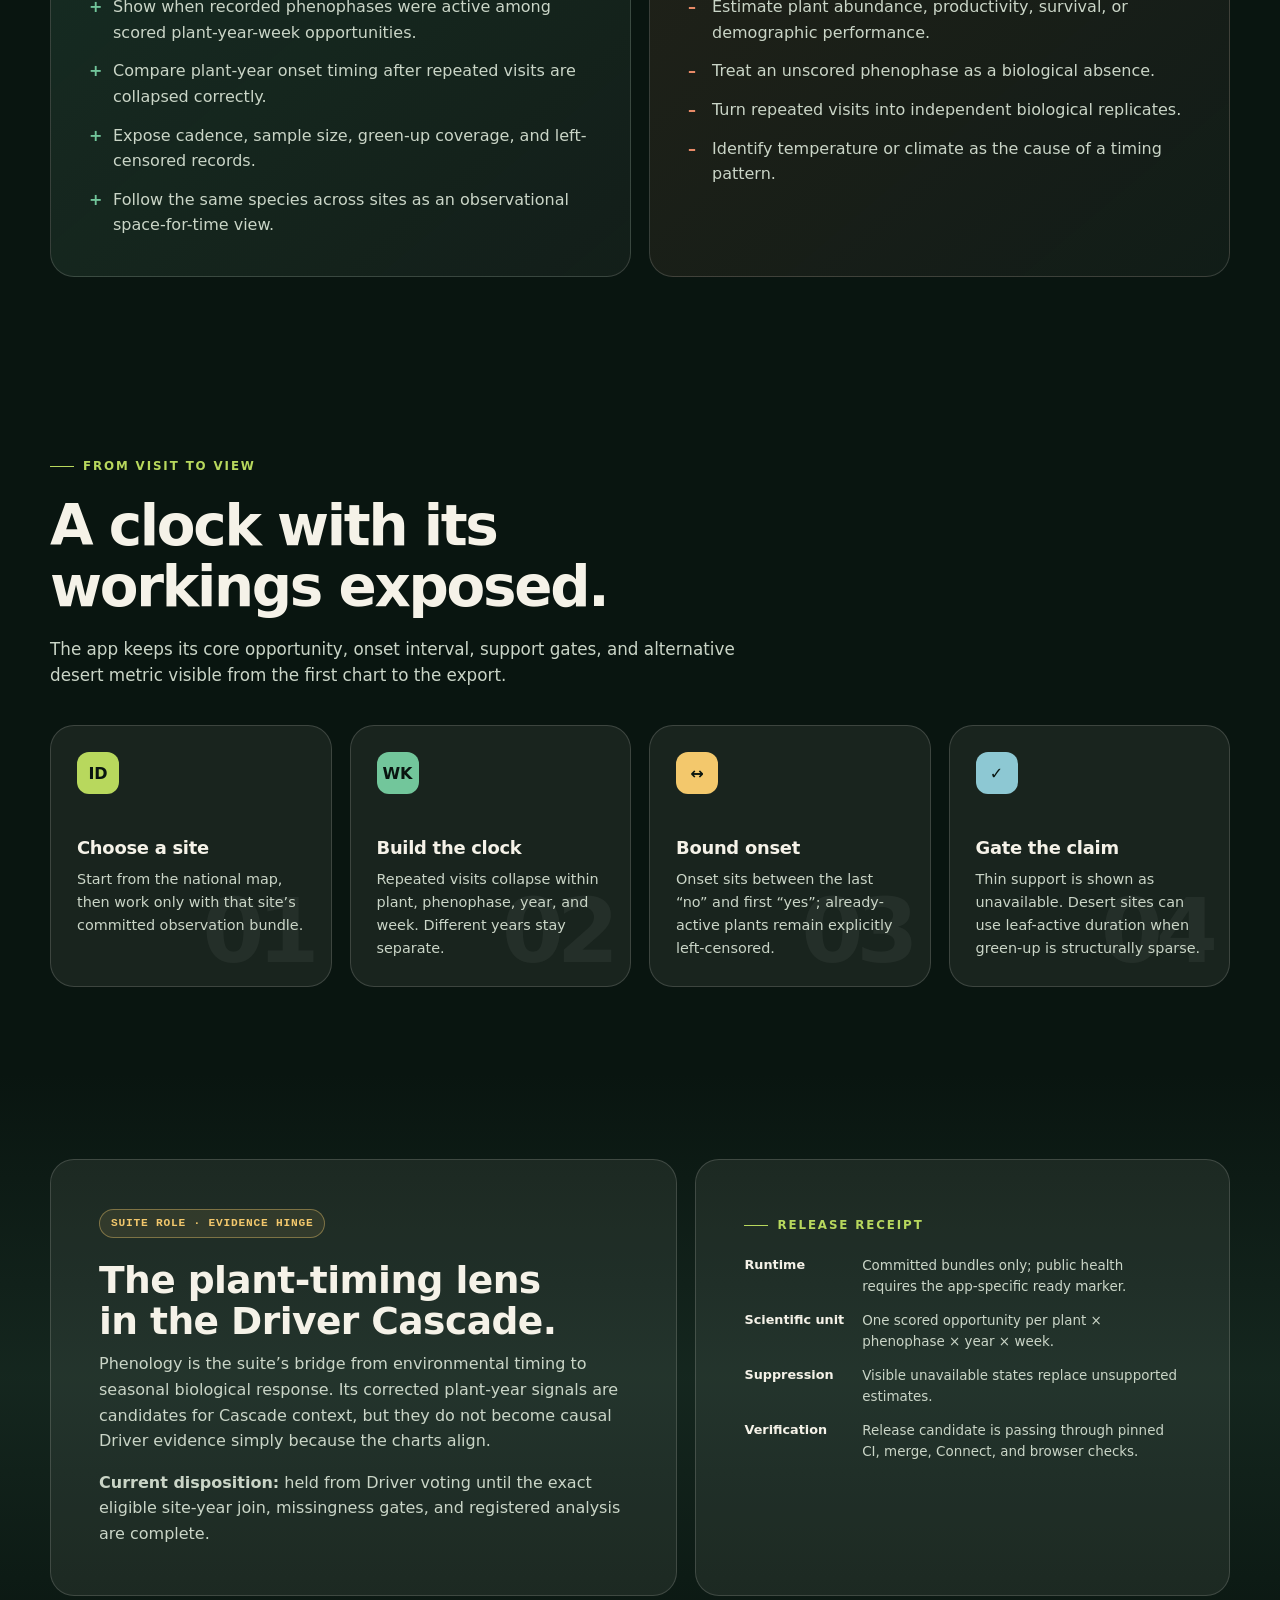
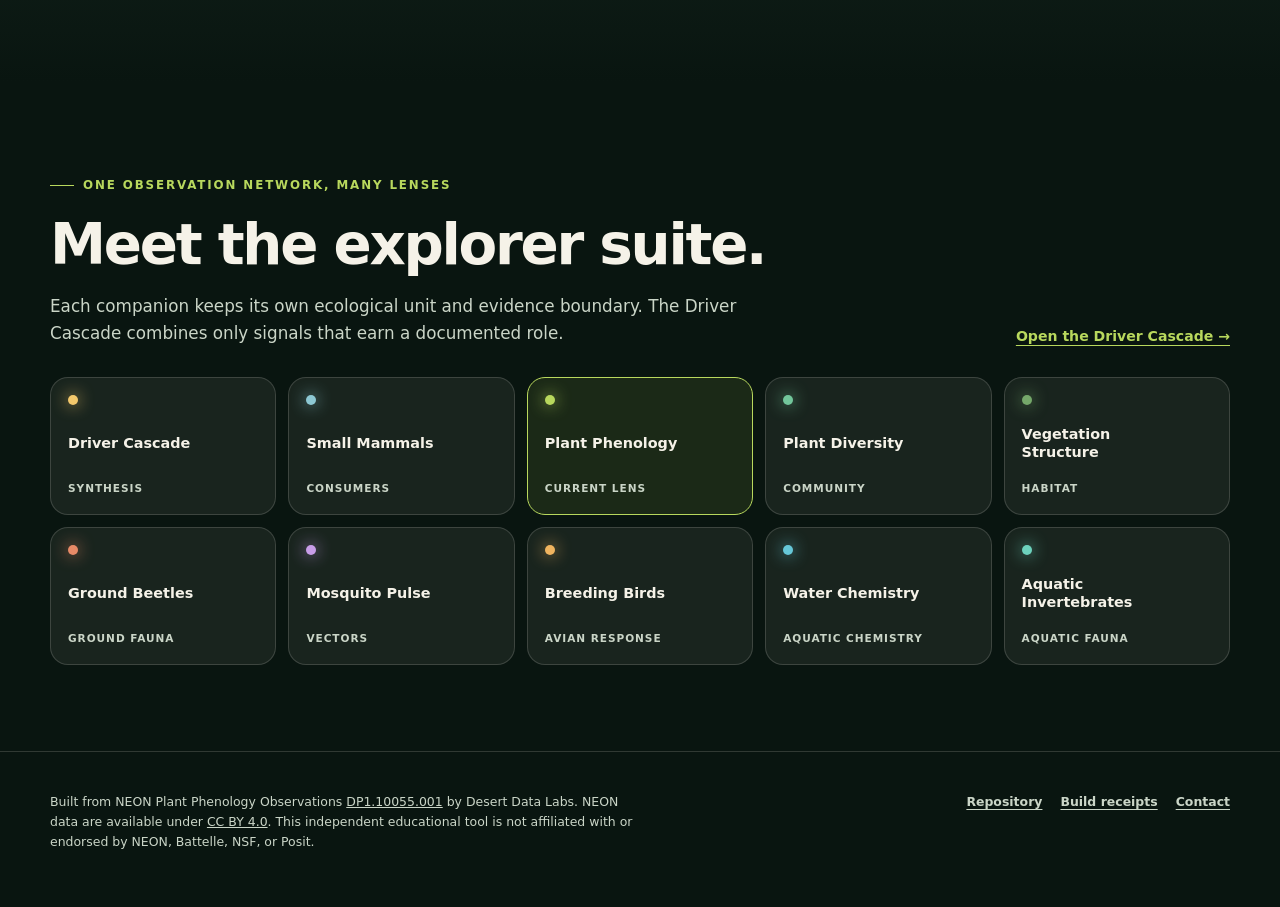
==== commit 8b443c49: "feat: rebuild Plant Phenology as a verified suite companion Correct the plant-year Clock estimand, i" ====
--- a/docs/index.html
+++ b/docs/index.html
@@ -1,536 +1,489 @@
-<!DOCTYPE html>
+<!doctype html>
 <html lang="en">
-
 <head>
-  <meta charset="utf-8" />
-  <meta name="viewport" content="width=device-width, initial-scale=1, viewport-fit=cover" />
-  <title>NEON Plant Phenology, the Explorer Suite by Desert Data Labs</title>
-  <meta name="description"
-    content="See when plants leaf out, flower, and drop their leaves at NEON research sites across the United States, and how that timing shifts year to year." />
-  <meta name="theme-color" content="#0a140c" />
-
-  <!-- Open Graph / social card. Absolute URLs = the GitHub Pages domain for this repo. -->
-  <meta property="og:type" content="website" />
-  <meta property="og:url" content="https://tgilbert14.github.io/NEON-Plant-Phenology-Explorer/" />
-  <meta property="og:title" content="NEON Plant Phenology, by Desert Data Labs" />
-  <meta property="og:description"
-    content="See when plants leaf out, flower, and drop their leaves at NEON research sites across the United States, and how that timing shifts year to year." />
-  <meta property="og:image"
-    content="https://tgilbert14.github.io/NEON-Plant-Phenology-Explorer/og-image.png" />
-  <meta name="twitter:card" content="summary_large_image" />
-  <meta name="twitter:title" content="NEON Plant Phenology, by Desert Data Labs" />
-  <meta name="twitter:description"
-    content="See when plants leaf out, flower, and drop their leaves at NEON research sites across the United States." />
-  <meta name="twitter:image"
-    content="https://tgilbert14.github.io/NEON-Plant-Phenology-Explorer/og-image.png" />
-
-  <link rel="preconnect" href="https://fonts.googleapis.com" />
-  <link rel="preconnect" href="https://fonts.gstatic.com" crossorigin />
-  <link href="https://fonts.googleapis.com/css2?family=Rubik:wght@400;500;600;700;800&display=swap" rel="stylesheet" />
-
-  <!-- promote to JS layout before paint so there is no flash of the fallback list -->
-  <script>document.documentElement.className += ' js';</script>
+  <meta charset="utf-8">
+  <meta name="viewport" content="width=device-width, initial-scale=1, viewport-fit=cover">
+  <title>Plant Phenology Explorer | NEON Explorer Suite</title>
+  <meta name="description" content="Explore when tagged plants leaf out, flower, fruit, and lose leaves across 46 NEON sites—with sampling support and uncertainty kept visible.">
+  <meta name="theme-color" content="#14261f">
+  <link rel="canonical" href="https://tgilbert14.github.io/NEON-Plant-Phenology-Explorer/">
+
+  <meta property="og:type" content="website">
+  <meta property="og:url" content="https://tgilbert14.github.io/NEON-Plant-Phenology-Explorer/">
+  <meta property="og:title" content="Plant Phenology Explorer | NEON Explorer Suite">
+  <meta property="og:description" content="Read the seasons one tagged plant at a time, with sampling support and uncertainty kept visible.">
+  <meta property="og:image" content="https://tgilbert14.github.io/NEON-Plant-Phenology-Explorer/og-image-v2.jpg">
+  <meta property="og:image:secure_url" content="https://tgilbert14.github.io/NEON-Plant-Phenology-Explorer/og-image-v2.jpg">
+  <meta property="og:image:type" content="image/jpeg">
+  <meta property="og:image:width" content="1200">
+  <meta property="og:image:height" content="630">
+  <meta property="og:image:alt" content="Four seasonal trees beside the title Plant Phenology Explorer and the phrase Read the seasons.">
+  <meta name="twitter:card" content="summary_large_image">
+  <meta name="twitter:title" content="Plant Phenology Explorer | NEON Explorer Suite">
+  <meta name="twitter:description" content="Read the seasons one tagged plant at a time, with sampling support and uncertainty kept visible.">
+  <meta name="twitter:image" content="https://tgilbert14.github.io/NEON-Plant-Phenology-Explorer/og-image-v2.jpg">
+  <meta name="twitter:image:alt" content="Four seasonal trees beside the title Plant Phenology Explorer and the phrase Read the seasons.">
 
   <style>
     :root {
-      --bg-0:#0a140c; --bg-1:#112016; --bg-2:#1a2e1e;
-      --teal:#6abf5a; --teal-rgb:106,191,90; --bright:#9bd24a;
-      --coral:#e6a92e; --coral-rgb:230,169,46;
-      --gold:#d2693c; --gold-rgb:210,105,60;
-      --ink:#eef3e6; --dim:#b3c2a0; --line:rgba(255,255,255,.12); --card:rgba(255,255,255,.045);
-      /* phenophase layer hues (green-up -> bloom -> fruit -> compare) */
-      --r1c:#9bd24a; --r2c:#6abf5a; --r3c:#e6a92e; --r4c:#d2693c;
-    }
-    * { box-sizing: border-box }
-    html,body { margin:0 }
+      color-scheme: dark;
+      --night: #091510;
+      --forest: #14261f;
+      --forest-2: #1d3329;
+      --paper: #f5f2e8;
+      --mist: #cad5c7;
+      --leaf: #b8d85d;
+      --mint: #72c69b;
+      --sun: #f3c86c;
+      --coral: #e78a67;
+      --blue: #8dc8d3;
+      --line: rgba(245, 242, 232, .16);
+      --panel: rgba(245, 242, 232, .065);
+      --shadow: 0 22px 70px rgba(0, 0, 0, .34);
+      --radius: 24px;
+      --max: 1180px;
+    }
+
+    * { box-sizing: border-box; }
+    html { scroll-behavior: smooth; }
     body {
-      font-family: Rubik, system-ui, sans-serif; color: var(--ink); background: var(--bg-0);
-      -webkit-font-smoothing: antialiased; line-height: 1.55; overflow-x:hidden;
-    }
-    h1,h2,h3 { font-family: Rubik, sans-serif; line-height: 1.12; margin:0; font-weight:800 }
-    a { color: var(--bright); text-decoration:none }
-    .wrap { max-width: 1060px; margin: 0 auto; padding: 0 22px; position:relative; z-index:2 }
-
-    /* ---------- desert-night / canopy sky ---------- */
-    .sky { position: fixed; inset:0; z-index:0; pointer-events:none; overflow:hidden;
+      margin: 0;
+      min-width: 320px;
+      overflow-x: hidden;
+      color: var(--paper);
       background:
-        radial-gradient(120% 90% at 50% -8%, var(--bg-2), transparent 58%),
-        radial-gradient(140% 120% at 50% 120%, #1d4528 0%, var(--bg-1) 45%, var(--bg-0) 100%); }
-    .sky::before { content:""; position:absolute; inset:-50%; opacity:.45;
-      background-repeat:repeat; background-size:240px 240px;
-      background-image:
-        radial-gradient(1.4px 1.4px at 30px 40px, rgba(255,255,255,.5), transparent),
-        radial-gradient(1.2px 1.2px at 150px 90px, rgba(180,230,150,.45), transparent),
-        radial-gradient(1.5px 1.5px at 90px 170px, rgba(230,169,46,.4), transparent);
-      animation: drift 140s linear infinite; }
-    @keyframes drift { to { transform: translateY(240px) } }
-
-    /* ---------- hero ---------- */
-    .hero { position:relative; z-index:2; padding: 46px 0 6px }
-    .brand { display:inline-flex; align-items:center; gap:10px; }
-    .brand svg { width:26px; height:26px; overflow:visible }
-    .brand .stroke { stroke:var(--teal); stroke-width:7; fill:none; stroke-linecap:round }
-    .brand .pip { fill:var(--bright) }
-    .brand b { font-weight:700; font-size:.82rem; letter-spacing:.16em; text-transform:uppercase; color:var(--dim) }
-    .eyebrow { margin-top:18px; font-family: ui-monospace,Menlo,Consolas,monospace; font-size:.72rem;
-      letter-spacing:.26em; text-transform:uppercase; color:var(--teal); }
-    .hero h1 { font-size: clamp(2.2rem, 6vw, 3.6rem); margin:.5rem 0 .6rem; letter-spacing:-.02em;
-      background:linear-gradient(100deg,#fff 10%, var(--bright) 45%, var(--coral) 95%);
-      -webkit-background-clip:text; background-clip:text; color:transparent; }
-    .lead { font-size: clamp(1.05rem,2.2vw,1.24rem); max-width:60ch; margin:0 0 24px; color:var(--ink) }
-    .lead b { color:var(--bright); font-weight:600 }
-
-    /* ---------- standout launch button (the one thing to click) ---------- */
-    .cta-row { display:flex; flex-wrap:wrap; gap:14px; align-items:center }
-    .launch {
-      position:relative; display:inline-flex; align-items:center; gap:11px;
-      font-weight:800; font-size:1.06rem; padding:15px 28px; border-radius:14px;
-      color:#0c1c0a; border:1px solid rgba(255,255,255,.5); overflow:hidden; isolation:isolate;
-      background:linear-gradient(100deg, var(--bright), var(--teal) 45%, #c2e87a 80%, var(--bright));
-      background-size:220% 100%;
-      box-shadow:0 10px 34px rgba(var(--teal-rgb),.5), 0 0 0 6px rgba(var(--teal-rgb),.08);
-      transition: transform .16s ease, box-shadow .25s ease;
-      animation: ctaFlow 7s linear infinite;
-    }
-    @keyframes ctaFlow { to { background-position:220% 0 } }
-    .launch::after { content:""; position:absolute; inset:0; z-index:-1; mix-blend-mode:soft-light;
-      background:linear-gradient(120deg, transparent 30%, rgba(255,255,255,.75) 50%, transparent 70%);
-      transform:translateX(-120%); transition:transform .6s ease; }
-    .launch:hover { transform: translateY(-2px) scale(1.015);
-      box-shadow:0 16px 46px rgba(var(--teal-rgb),.65), 0 0 0 6px rgba(var(--teal-rgb),.12) }
-    .launch:hover::after { transform:translateX(120%) }
-    .launch .arrow { font-size:1.1em; transition:transform .2s ease }
-    .launch:hover .arrow { transform:translateX(4px) }
-    .ghost { display:inline-flex; align-items:center; gap:8px; padding:14px 22px; border-radius:14px;
-      color:#fff; border:1.5px solid var(--line); font-weight:600; transition:background .2s, border-color .2s }
-    .ghost:hover { background:rgba(255,255,255,.07); border-color:rgba(var(--teal-rgb),.5) }
-    .warm { font-size:.82rem; color:var(--dim); margin-top:14px; min-height:1.2em }
-
-    /* ---------- the constellation (suite hub + signature motion) ---------- */
-    .constel-sec { position:relative; z-index:2; padding: 26px 0 8px }
-    .constel { position:relative; width:100%; max-width:680px; margin:0 auto;
-      aspect-ratio:1/1; max-height:74vh; }
-    .ctraces { position:absolute; inset:0; width:100%; height:100%; overflow:visible; z-index:1; pointer-events:none }
-    .ctraces line { stroke:rgba(var(--teal-rgb),.5); stroke-width:1.4; stroke-linecap:round;
-      stroke-dasharray:5 9; opacity:0; transition:opacity .5s ease; }
-    .constel.lit .ctraces line { opacity:.6; animation: cascadeFlow 1.5s linear infinite; }
-    @keyframes cascadeFlow { to { stroke-dashoffset:-28 } }    /* energy flows outward from the core */
-
-    /* core = the launch */
-    .ccore {
-      position:absolute; left:50%; top:50%; transform:translate(-50%,-50%);
-      z-index:4; width:var(--core,150px); height:var(--core,150px); --core:clamp(120px,21vmin,168px);
-      display:grid; place-items:center; border-radius:50%; text-align:center; color:#0c1c0a; cursor:pointer;
-      background:radial-gradient(circle at 42% 36%, #f3ffe6 0%, var(--bright) 30%, var(--teal) 64%, #2f6e2a 100%);
-      border:2px solid rgba(255,255,255,.65);
-      box-shadow:0 0 0 7px rgba(var(--teal-rgb),.10), 0 0 46px 6px rgba(var(--teal-rgb),.5), inset 0 0 30px rgba(255,255,255,.4);
-      animation: corePulse 3.6s ease-in-out infinite;
-    }
-    @keyframes corePulse {
-      0%,100% { box-shadow:0 0 0 7px rgba(var(--teal-rgb),.10), 0 0 46px 6px rgba(var(--teal-rgb),.5), inset 0 0 30px rgba(255,255,255,.4) }
-      50% { box-shadow:0 0 0 12px rgba(var(--teal-rgb),.04), 0 0 66px 12px rgba(var(--teal-rgb),.62), inset 0 0 34px rgba(255,255,255,.5) }
-    }
-    .ccore:hover,.ccore:focus-visible { outline:none; transform:translate(-50%,-50%) scale(1.05) }
-    .ccore .clabel { font-weight:800; font-size:clamp(.86rem,2vw,1.02rem); line-height:1.1; padding:0 .5rem }
-    .ccore .csub { display:block; font-weight:700; font-size:.64em; letter-spacing:.14em; text-transform:uppercase;
-      color:#2f5e26; margin-top:.25rem }
-
-    /* explorer nodes */
-    .cnode { position:absolute; left:0; top:0; z-index:3;
-      transform:translate(calc(var(--x,0px) - 50%), calc(var(--y,0px) - 50%)); }
-    html.js .cnode { opacity:0 }
-    .constel.lit .cnode { opacity:1 }
-    .cnode-orb { display:grid; place-items:center; width:var(--ns,72px); height:var(--ns,72px); border-radius:50%;
-      color:var(--ink); text-align:center; padding:6px;
-      background:radial-gradient(circle at 38% 32%, rgba(255,255,255,.5), rgba(var(--h,106 191 90),.0) 60%), rgba(14,30,18,.85);
-      border:1.5px solid rgba(var(--hc,var(--teal-rgb)),.6);
-      box-shadow:0 0 16px rgba(var(--hc,var(--teal-rgb)),.35), inset 0 0 12px rgba(255,255,255,.12);
-      transition: transform .22s cubic-bezier(.22,1,.36,1), box-shadow .22s ease, border-color .2s ease; }
-    .constel.lit .cnode-orb { animation: bob 6s ease-in-out infinite; animation-delay: calc(var(--i,0) * -.5s) }
-    @keyframes bob { 0%,100% { transform:translateY(0) } 50% { transform:translateY(-6px) } }
-    .cnode:hover, .cnode:focus-visible { outline:none; z-index:9 }
-    .cnode:hover .cnode-orb, .cnode:focus-visible .cnode-orb {
-      transform:scale(1.16); border-color:#fff;
-      box-shadow:0 0 28px rgba(var(--hc,var(--teal-rgb)),.7), inset 0 0 16px rgba(255,255,255,.22) }
-    .cnode-dot { width:9px; height:9px; border-radius:50%; background:rgb(var(--hc,var(--teal-rgb)));
-      box-shadow:0 0 10px rgb(var(--hc,var(--teal-rgb))) }
-    .cnode-lab { font-size:.68rem; font-weight:700; line-height:1.05; margin-top:4px }
-    .cnode-dot.has-critter { width:40px; height:40px; border-radius:0; background:none; box-shadow:none; }
-    .cnode-dot.has-critter .mascot { width:100%; height:100%; display:block; filter:drop-shadow(0 2px 5px rgba(0,0,0,.45)); transition:transform .25s ease; }
-    .cnode:hover .cnode-dot.has-critter .mascot, .cnode:focus-visible .cnode-dot.has-critter .mascot { transform:scale(1.18) rotate(-4deg); }
-    html:not(.js) .cnode-dot.has-critter { width:28px; height:28px; }
-
-    /* ---------- the "how it reads" flow band ---------- */
-    .cascade-band { position:relative; z-index:2; margin: 30px 0 6px; padding:26px 0 }
-    .kick { font-family: ui-monospace,Menlo,Consolas,monospace; font-size:.72rem; letter-spacing:.22em;
-      text-transform:uppercase; color:var(--dim) }
-    .cascade-band h2 { font-size:clamp(1.4rem,3.4vw,1.9rem); margin:.4rem 0 4px;
-      background:linear-gradient(100deg,#fff, var(--bright)); -webkit-background-clip:text; background-clip:text; color:transparent }
-    .cascade-band > .wrap > p { color:var(--dim); margin:0 0 20px; max-width:64ch }
-    .flow { display:grid; gap:0 }
-    .frung { position:relative; display:flex; align-items:center; gap:14px; padding:14px 16px; border-radius:14px;
-      background:var(--card); border:1px solid var(--line); border-left:4px solid var(--lc); overflow:hidden }
-    .frung + .frung { margin-top:10px }
-    .frung::before { content:""; position:absolute; inset:0; pointer-events:none; opacity:.0;
-      background:linear-gradient(100deg, transparent, rgba(var(--lrgb),.16), transparent); }
-    .frung.pip-on::before { animation: pip 3.2s ease-in-out; }     /* energy pulse sweeps each rung in turn (slowed) */
-    @keyframes pip { 0%{opacity:0; transform:translateX(-30%)} 40%{opacity:1} 100%{opacity:0; transform:translateX(30%)} }
-    .frung .fmark { width:34px; height:34px; flex:0 0 auto; border-radius:9px; position:relative;
-      background:rgba(var(--lrgb),.16); border:1px solid rgba(var(--lrgb),.5) }
-    .frung .fmark::after { content:""; position:absolute; inset:0; margin:auto; width:12px; height:12px; border-radius:50%;
-      background:var(--lc); box-shadow:0 0 12px var(--lc) }
-    .frung .ftxt b { font-weight:800; font-size:1rem } .frung .ftxt span { color:var(--dim); font-size:.86rem }
-    .frung.r1 { --lc:var(--r1c); --lrgb:155,210,74 }
-    .frung.r2 { --lc:var(--r2c); --lrgb:106,191,90 }
-    .frung.r3 { --lc:var(--r3c); --lrgb:230,169,46 }
-    .frung.r4 { --lc:var(--r4c); --lrgb:210,105,60 }
-    .frung.r5 { --lc:var(--r1c); --lrgb:155,210,74 }
-    .frung.r6 { --lc:var(--r2c); --lrgb:106,191,90 }
-    .frung.r7 { --lc:var(--r3c); --lrgb:230,169,46 }
-    .cascade-band .hl-head { margin-top:30px }
-    .lead a { color:var(--bright); text-decoration:underline; text-underline-offset:2px; text-decoration-thickness:1px }
-
-    /* ---------- stats + about ---------- */
-    .stats { display:grid; grid-template-columns:repeat(4,1fr); gap:12px; margin:26px 0 0; position:relative; z-index:2 }
-    .stat { background:var(--card); border:1px solid var(--line); border-radius:14px; padding:16px 14px; text-align:center }
-    .stat .n { font-weight:800; font-size:1.5rem; color:var(--bright) } .stat .l { font-size:.78rem; color:var(--dim) }
-    details.more { margin:30px 0 0; border:1px solid var(--line); border-radius:14px; background:var(--card); overflow:hidden }
-    details.more > summary { cursor:pointer; list-style:none; display:flex; align-items:center; justify-content:space-between;
-      gap:1rem; padding:1rem 1.3rem; font-weight:700; color:var(--bright) }
-    details.more > summary::-webkit-details-marker { display:none }
-    details.more > summary::after { content:"+"; color:var(--coral); font-weight:800; font-size:1.2rem }
-    details.more[open] > summary::after { content:"\2212" }
-    details.more[open] { border-color:rgba(var(--teal-rgb),.4) }
-    details.more .mbody { padding:0 1.3rem 1.2rem; color:var(--dim) }
-    details.more .mbody b { color:var(--ink) }
-
-    footer { position:relative; z-index:2; border-top:1px solid var(--line); margin-top:34px; padding:26px 0 54px;
-      color:var(--dim); font-size:.9rem }
-    .cta-foot { display:inline-block; margin-bottom:10px; font-weight:700; color:var(--coral) }
-
-    @media (max-width:560px){ .stats { grid-template-columns:repeat(2,1fr) } .frung { margin-left:0 !important } }
-
-    /* ---------- no-JS fallback: a plain reachable grid of the suite ---------- */
-    html:not(.js) .ctraces, html:not(.js) .ccore .csub { display:none }
-    html:not(.js) .constel { aspect-ratio:auto; max-width:100%; display:grid;
-      grid-template-columns:repeat(2,1fr); gap:12px; padding:8px 0 }
-    html:not(.js) .ccore { position:static; transform:none; width:auto; height:auto; border-radius:14px;
-      grid-column:1/-1; padding:18px; animation:none }
-    html:not(.js) .cnode { position:static; transform:none; opacity:1 }
-    html:not(.js) .cnode-orb { width:auto; height:auto; flex-direction:row; gap:10px; border-radius:14px;
-      padding:14px 16px; justify-content:flex-start; animation:none }
-    html:not(.js) .cnode-lab { font-size:.95rem; margin-top:0 }
-
-    /* ---------- cute creature (top-right hero accent) ---------- */
-    .flybird { position:absolute; top:-6px; right:-6px; width:clamp(150px,23vw,290px);
-      z-index:-1; pointer-events:none; animation: cbBob 4.6s ease-in-out infinite; }
-    .flybird svg { width:100%; height:auto; overflow:visible; display:block }
-    .flybird .halo { transform-box:fill-box; transform-origin:center; animation: cbHalo 5s ease-in-out infinite }
-    .flybird .bird { transform-box:fill-box; transform-origin:50% 72%;
-      filter:drop-shadow(0 7px 14px rgba(3,8,20,.5)) drop-shadow(0 0 13px rgba(106,191,90,.42));
-      animation: cbSquish 4.6s ease-in-out infinite }
-    .flybird .eyes { transform-box:fill-box; transform-origin:center; animation: cbBlink 5.4s ease-in-out infinite }
-    .flybird .ear-l { transform-box:fill-box; transform-origin:55% 88%; animation: cbEarL 3.6s ease-in-out infinite }
-    .flybird .ear-r { transform-box:fill-box; transform-origin:45% 88%; animation: cbEarR 3.6s ease-in-out infinite }
-    .flybird .tail { transform-box:fill-box; transform-origin:12% 60%; animation: cbTail 4.2s ease-in-out infinite }
-    .flybird .spark { transform-box:fill-box; transform-origin:center; animation: cbTwinkle 3.2s ease-in-out infinite }
-    .flybird .s2 { animation-delay:-1.1s } .flybird .s3 { animation-delay:-2.2s } .flybird .s4 { animation-delay:-.6s }
-    @keyframes cbBob { 0%,100%{ transform:translateY(0) } 50%{ transform:translateY(-8px) } }
-    @keyframes cbSquish { 0%,100%{ transform:scale(1,1) } 50%{ transform:scale(1.02,.98) } }
-    @keyframes cbHalo { 0%,100%{ opacity:.4; transform:scale(1) } 50%{ opacity:.7; transform:scale(1.06) } }
-    @keyframes cbBlink { 0%,88%,100%{ transform:scaleY(1) } 93%{ transform:scaleY(.08) } }
-    @keyframes cbEarL { 0%,100%{ transform:rotate(0deg) } 50%{ transform:rotate(-7deg) } }
-    @keyframes cbEarR { 0%,100%{ transform:rotate(0deg) } 50%{ transform:rotate(7deg) } }
-    @keyframes cbTail { 0%,100%{ transform:rotate(-3deg) } 50%{ transform:rotate(6deg) } }
-    @keyframes cbTwinkle { 0%,100%{ opacity:.25; transform:scale(.7) } 50%{ opacity:1; transform:scale(1.2) } }
-    @media (max-width:760px){ .flybird{ width:150px; top:-2px; right:-8px; opacity:.75 } }
-    @media (max-width:430px){ .flybird{ display:none } }
-
-    /* interactive: pointer-follow, 3D tilt, tap-bounce */
-    .flybird { pointer-events:auto; cursor:pointer }
-    .flybird .tiltwrap { transition: transform .14s ease-out; transform-style:preserve-3d; will-change:transform }
-    .flybird .eyes > circle { transition: transform .12s ease-out; transform: translate(var(--lx,0px), var(--ly,0px)) }
-    .flybird.react .eyes { animation: cbShy .62s ease }
-    .flybird.react .bird { animation: cbDuck .62s ease }
-    .flybird.react .spark { animation: cbFlare .62s ease }
-    @keyframes cbShy { 0%,100%{ transform:scaleY(1) } 16%,74%{ transform:scaleY(.1) } }
-    @keyframes cbDuck { 0%,100%{ transform:scale(1,1) } 26%{ transform:translateY(4px) scale(1.07,.88) } 60%{ transform:scale(.97,1.04) } }
-    @keyframes cbFlare { 0%,100%{ opacity:.5; transform:scale(1) } 40%{ opacity:1; transform:scale(2) } }
-
-    @media (prefers-reduced-motion: reduce){
-      .sky::before, .launch, .ccore, .constel.lit .cnode-orb, .constel.lit .ctraces line, .frung.pip-on::before { animation:none !important }
-      .flybird, .flybird .halo, .flybird .bird, .flybird .eyes, .flybird .ear-l, .flybird .ear-r, .flybird .tail, .flybird .spark { animation:none !important }
-      .flybird .tiltwrap, .flybird .eyes > circle { transition:none !important; transform:none !important }
-      .launch::after { display:none }
+        radial-gradient(circle at 8% -10%, rgba(184, 216, 93, .17), transparent 30rem),
+        radial-gradient(circle at 95% 20%, rgba(141, 200, 211, .12), transparent 26rem),
+        var(--night);
+      font: 500 16px/1.6 Inter, ui-sans-serif, system-ui, -apple-system, BlinkMacSystemFont, "Segoe UI", sans-serif;
+      -webkit-font-smoothing: antialiased;
+    }
+    a { color: inherit; }
+    a:focus-visible, button:focus-visible, summary:focus-visible {
+      outline: 3px solid var(--sun);
+      outline-offset: 4px;
+    }
+    img { display: block; max-width: 100%; }
+    h1, h2, h3, p { margin-top: 0; }
+    h1, h2, h3 { line-height: 1.08; text-wrap: balance; }
+    h1 { max-width: 820px; margin-bottom: 22px; font-size: clamp(3.1rem, 8vw, 7.5rem); letter-spacing: -.065em; }
+    h2 { margin-bottom: 18px; font-size: clamp(2rem, 4.4vw, 4rem); letter-spacing: -.04em; }
+    h3 { margin-bottom: 10px; font-size: 1.12rem; letter-spacing: -.015em; }
+    p { color: var(--mist); }
+    .shell { width: min(calc(100% - 40px), var(--max)); margin-inline: auto; }
+    .skip-link {
+      position: fixed;
+      z-index: 100;
+      top: 12px;
+      left: 12px;
+      padding: 10px 14px;
+      border-radius: 10px;
+      color: var(--night);
+      background: var(--sun);
+      font-weight: 800;
+      transform: translateY(-160%);
+    }
+    .skip-link:focus { transform: translateY(0); }
+
+    .site-nav {
+      position: relative;
+      z-index: 5;
+      display: flex;
+      min-height: 82px;
+      align-items: center;
+      justify-content: space-between;
+      gap: 20px;
+      border-bottom: 1px solid var(--line);
+    }
+    .brand {
+      display: inline-flex;
+      align-items: center;
+      gap: 11px;
+      text-decoration: none;
+      font-size: .78rem;
+      font-weight: 850;
+      letter-spacing: .14em;
+      text-transform: uppercase;
+    }
+    .brand-mark {
+      display: grid;
+      width: 34px;
+      height: 34px;
+      place-items: center;
+      border: 1px solid rgba(184, 216, 93, .54);
+      border-radius: 50%;
+      background: rgba(184, 216, 93, .11);
+      box-shadow: 0 0 24px rgba(184, 216, 93, .13);
+    }
+    .brand-mark::before { content: ""; width: 11px; height: 11px; border-radius: 50%; background: var(--leaf); }
+    .nav-links { display: flex; align-items: center; gap: 22px; }
+    .nav-links a { min-height: 44px; align-content: center; color: var(--mist); font-size: .9rem; font-weight: 750; text-decoration: none; }
+    .nav-links a:hover { color: var(--paper); }
+
+    .hero { position: relative; padding: clamp(36px, 5vw, 62px) 0 72px; }
+    .hero-grid {
+      position: relative;
+      min-height: clamp(590px, 54vw, 680px);
+      overflow: hidden;
+      border: 1px solid rgba(245, 242, 232, .2);
+      border-radius: 30px;
+      background: var(--forest);
+      box-shadow: var(--shadow);
+    }
+    .hero-copy {
+      position: relative;
+      z-index: 3;
+      display: flex;
+      min-height: inherit;
+      max-width: 670px;
+      flex-direction: column;
+      justify-content: center;
+      padding: clamp(42px, 6vw, 76px);
+    }
+    .eyebrow, .section-label {
+      display: inline-flex;
+      align-items: center;
+      gap: 9px;
+      margin-bottom: 20px;
+      color: var(--leaf);
+      font-size: .74rem;
+      font-weight: 850;
+      letter-spacing: .16em;
+      text-transform: uppercase;
+    }
+    .eyebrow::before, .section-label::before { content: ""; width: 24px; height: 1px; background: currentColor; }
+    .dek { max-width: 690px; margin-bottom: 30px; font-size: clamp(1.08rem, 2vw, 1.3rem); }
+    .dek strong { color: var(--paper); }
+    .actions { display: flex; flex-wrap: wrap; gap: 12px; }
+    .button {
+      display: inline-flex;
+      min-height: 50px;
+      align-items: center;
+      justify-content: center;
+      gap: 10px;
+      padding: 12px 19px;
+      border: 1px solid var(--line);
+      border-radius: 999px;
+      background: var(--panel);
+      color: var(--paper);
+      font-weight: 850;
+      text-decoration: none;
+      transition: transform .18s ease, border-color .18s ease, background .18s ease;
+    }
+    .button:hover { transform: translateY(-2px); border-color: rgba(245, 242, 232, .4); background: rgba(245, 242, 232, .1); }
+    .button-primary { border-color: var(--leaf); background: var(--leaf); color: #142014; }
+    .button-primary:hover { background: #cae779; border-color: #cae779; }
+    .button .arrow { font-size: 1.2em; }
+    .receipt-line { margin: 18px 0 0; color: #aebdad; font-size: .82rem; }
+    .hero-art { position: absolute; inset: 0; margin: 0; }
+    .hero-art::before {
+      content: "";
+      position: absolute;
+      z-index: 1;
+      inset: 0;
+      background: linear-gradient(90deg, rgba(9, 21, 16, .97) 0%, rgba(9, 21, 16, .88) 36%, rgba(9, 21, 16, .3) 62%, rgba(9, 21, 16, .06) 100%);
+    }
+    .hero-art picture { display: block; width: 100%; height: 100%; }
+    .hero-art img { width: 100%; height: 100%; object-fit: cover; }
+    .art-caption {
+      position: absolute;
+      right: -16px;
+      bottom: 26px;
+      max-width: 230px;
+      margin: 0;
+      padding: 12px 15px;
+      border: 1px solid rgba(245, 242, 232, .18);
+      border-radius: 13px;
+      color: var(--paper);
+      background: rgba(9, 21, 16, .9);
+      box-shadow: 0 10px 30px rgba(0, 0, 0, .28);
+      font-size: .78rem;
+      backdrop-filter: blur(12px);
+    }
+
+    .facts { padding: 0 0 82px; }
+    .fact-grid { display: grid; grid-template-columns: repeat(4, 1fr); border-block: 1px solid var(--line); }
+    .fact { padding: 25px 18px; }
+    .fact + .fact { border-left: 1px solid var(--line); }
+    .fact b { display: block; color: var(--paper); font-size: clamp(1.35rem, 2.5vw, 2rem); line-height: 1.1; letter-spacing: -.035em; }
+    .fact span { display: block; margin-top: 7px; color: var(--mist); font-size: .78rem; }
+
+    section { padding: 86px 0; }
+    .section-intro { max-width: 770px; margin-bottom: 36px; }
+    .section-intro p { max-width: 66ch; margin-bottom: 0; font-size: 1.05rem; }
+    .question-grid, .method-grid, .role-grid { display: grid; gap: 18px; }
+    .question-grid { grid-template-columns: 1fr 1fr; }
+    .question-card, .method-card, .role-card, .evidence-panel {
+      border: 1px solid var(--line);
+      border-radius: var(--radius);
+      background: var(--panel);
+    }
+    .question-card { padding: clamp(24px, 4vw, 38px); }
+    .question-card.can { background: linear-gradient(140deg, rgba(114, 198, 155, .13), rgba(245, 242, 232, .045)); }
+    .question-card.cannot { background: linear-gradient(140deg, rgba(231, 138, 103, .1), rgba(245, 242, 232, .035)); }
+    .card-kicker { margin-bottom: 20px; color: var(--mint); font-size: .7rem; font-weight: 900; letter-spacing: .15em; text-transform: uppercase; }
+    .cannot .card-kicker { color: var(--coral); }
+    .clean-list { display: grid; gap: 13px; margin: 0; padding: 0; list-style: none; }
+    .clean-list li { position: relative; padding-left: 24px; color: var(--mist); }
+    .clean-list li::before { content: "+"; position: absolute; left: 0; color: var(--mint); font-weight: 900; }
+    .cannot .clean-list li::before { content: "–"; color: var(--coral); }
+
+    .method-grid { grid-template-columns: repeat(4, 1fr); counter-reset: method; }
+    .method-card { position: relative; min-height: 240px; padding: 26px; overflow: hidden; counter-increment: method; }
+    .method-card::after {
+      content: "0" counter(method);
+      position: absolute;
+      right: 18px;
+      bottom: -18px;
+      color: rgba(245, 242, 232, .055);
+      font-size: 5.6rem;
+      font-weight: 900;
+      letter-spacing: -.08em;
+    }
+    .method-icon { display: grid; width: 42px; height: 42px; margin-bottom: 44px; place-items: center; border-radius: 12px; color: var(--night); background: var(--leaf); font-weight: 900; }
+    .method-card:nth-child(2) .method-icon { background: var(--mint); }
+    .method-card:nth-child(3) .method-icon { background: var(--sun); }
+    .method-card:nth-child(4) .method-icon { background: var(--blue); }
+    .method-card p { position: relative; z-index: 1; margin: 0; font-size: .9rem; }
+
+    .role-section { background: linear-gradient(180deg, transparent, rgba(29, 51, 41, .58), transparent); }
+    .role-grid { grid-template-columns: 1.08fr .92fr; }
+    .role-card, .evidence-panel { padding: clamp(28px, 4.5vw, 48px); }
+    .role-card h3 { max-width: 18ch; font-size: clamp(1.55rem, 3vw, 2.35rem); }
+    .role-card p:last-child, .evidence-panel p:last-child { margin-bottom: 0; }
+    .status-chip {
+      display: inline-flex;
+      margin-bottom: 22px;
+      padding: 7px 11px;
+      border: 1px solid rgba(243, 200, 108, .4);
+      border-radius: 999px;
+      color: var(--sun);
+      background: rgba(243, 200, 108, .09);
+      font: 850 .7rem/1.2 ui-monospace, SFMono-Regular, Menlo, monospace;
+      letter-spacing: .07em;
+      text-transform: uppercase;
+    }
+    .evidence-panel dl { display: grid; grid-template-columns: max-content 1fr; gap: 12px 18px; margin: 0; }
+    .evidence-panel dt { color: var(--paper); font-size: .8rem; font-weight: 850; }
+    .evidence-panel dd { margin: 0; color: var(--mist); font-size: .84rem; }
+
+    .suite-head { display: flex; align-items: end; justify-content: space-between; gap: 32px; margin-bottom: 30px; }
+    .suite-head .section-intro { margin: 0; }
+    .suite-link { flex: 0 0 auto; color: var(--leaf); font-size: .88rem; font-weight: 850; text-underline-offset: 4px; }
+    .suite-grid { display: grid; grid-template-columns: repeat(5, 1fr); gap: 12px; }
+    .suite-app {
+      position: relative;
+      display: flex;
+      min-height: 138px;
+      flex-direction: column;
+      justify-content: space-between;
+      padding: 17px;
+      border: 1px solid var(--line);
+      border-radius: 18px;
+      background: var(--panel);
+      text-decoration: none;
+      transition: transform .18s ease, border-color .18s ease, background .18s ease;
+    }
+    .suite-app:hover { transform: translateY(-3px); border-color: rgba(184, 216, 93, .5); background: rgba(245, 242, 232, .09); }
+    .suite-app[aria-current="page"] { border-color: var(--leaf); background: rgba(184, 216, 93, .1); }
+    .suite-app small { color: var(--mist); font-size: .66rem; font-weight: 800; letter-spacing: .09em; text-transform: uppercase; }
+    .suite-app strong { display: block; max-width: 14ch; font-size: .9rem; line-height: 1.25; }
+    .suite-app .suite-dot { width: 10px; height: 10px; border-radius: 50%; background: var(--dot, var(--leaf)); box-shadow: 0 0 16px var(--dot, var(--leaf)); }
+
+    footer { padding: 40px 0 56px; border-top: 1px solid var(--line); }
+    .footer-grid { display: grid; grid-template-columns: 1.2fr .8fr; gap: 32px; }
+    footer p { max-width: 75ch; margin: 0; font-size: .78rem; }
+    .footer-links { display: flex; flex-wrap: wrap; justify-content: flex-end; gap: 10px 18px; }
+    .footer-links a { color: var(--mist); font-size: .78rem; font-weight: 750; text-underline-offset: 3px; }
+
+    @media (max-width: 950px) {
+      .method-grid { grid-template-columns: repeat(2, 1fr); }
+      .suite-grid { grid-template-columns: repeat(3, 1fr); }
+    }
+    @media (max-width: 740px) {
+      .shell { width: min(calc(100% - 30px), var(--max)); }
+      .site-nav { min-height: 70px; }
+      .nav-links a:not(:last-child) { display: none; }
+      .hero { padding-top: 30px; }
+      .question-grid, .role-grid, .footer-grid { grid-template-columns: 1fr; }
+      .hero-grid { min-height: 780px; border-radius: 24px; }
+      .hero-copy { min-height: inherit; max-width: 100%; justify-content: flex-start; padding: 54px 25px 150px; }
+      .hero-art::before { background: linear-gradient(180deg, rgba(9, 21, 16, .8) 0%, rgba(9, 21, 16, .44) 38%, rgba(9, 21, 16, .16) 66%, rgba(9, 21, 16, .72) 100%); }
+      .art-caption { right: 10px; bottom: 14px; }
+      h1 { margin-top: 0; font-size: clamp(3.2rem, 17vw, 5.6rem); }
+      .fact-grid { grid-template-columns: repeat(2, 1fr); }
+      .fact:nth-child(3) { border-left: 0; }
+      .fact:nth-child(n+3) { border-top: 1px solid var(--line); }
+      section { padding: 70px 0; }
+      .suite-head { display: block; }
+      .suite-link { display: inline-block; margin-top: 16px; }
+      .suite-grid { display: flex; width: calc(100vw - 15px); margin-right: -15px; padding-right: 15px; gap: 12px; overflow-x: auto; scroll-snap-type: x mandatory; }
+      .suite-app { min-width: 180px; scroll-snap-align: start; }
+      .footer-links { justify-content: flex-start; }
+    }
+    @media (max-width: 500px) {
+      .method-grid { grid-template-columns: 1fr; }
+      .method-card { min-height: 205px; }
+      .method-icon { margin-bottom: 28px; }
+      .actions { display: grid; }
+      .button { width: 100%; }
+      .evidence-panel dl { grid-template-columns: 1fr; gap: 3px; }
+      .evidence-panel dd + dt { margin-top: 12px; }
+    }
+    @media (prefers-reduced-motion: reduce) {
+      html { scroll-behavior: auto; }
+      *, *::before, *::after { scroll-behavior: auto !important; transition-duration: .001ms !important; }
     }
   </style>
 </head>
-
 <body>
-  <div class="sky" aria-hidden="true"></div>
-
-  <header class="hero">
-    <div class="wrap">
-      <div class="flybird" aria-hidden="true">
-        <div class="tiltwrap">
-        <svg viewBox="0 0 300 250" role="img" aria-label="A cute flower bud">
-          <defs>
-            <radialGradient id="cbHalo" cx="50%" cy="48%" r="55%"><stop offset="0%" stop-color="#6abf5a" stop-opacity=".5"/><stop offset="46%" stop-color="#9a6a1a" stop-opacity=".2"/><stop offset="100%" stop-color="#9a6a1a" stop-opacity="0"/></radialGradient>
-            <radialGradient id="cbBody" cx="42%" cy="30%" r="74%"><stop offset="0%" stop-color="#cfe89a"/><stop offset="48%" stop-color="#8cbf52"/><stop offset="100%" stop-color="#5a9a3a"/></radialGradient>
-            <linearGradient id="cbPetal" x1="0%" y1="100%" x2="0%" y2="0%"><stop offset="0%" stop-color="#9bd24a"/><stop offset="100%" stop-color="#e6a92e"/></linearGradient>
-          </defs>
-          <circle class="halo" cx="150" cy="140" r="104" fill="url(#cbHalo)"/>
-          <g class="bird">
-            <path d="M150,196 L150,150" fill="none" stroke="#5a9a3a" stroke-width="5" stroke-linecap="round"/>
-            <path d="M150,178 C176,170 188,178 188,192 C166,196 152,190 150,178 Z" fill="#6abf5a"/>
-            <g class="ear-l"><path d="M138,96 C108,84 92,98 96,120 C120,122 138,114 138,96 Z" fill="url(#cbPetal)"/></g>
-            <g class="ear-r"><path d="M162,96 C192,84 208,98 204,120 C180,122 162,114 162,96 Z" fill="url(#cbPetal)"/></g>
-            <path d="M150,84 C134,84 128,104 138,118 L162,118 C172,104 166,84 150,84 Z" fill="url(#cbPetal)"/>
-            <ellipse cx="150" cy="150" rx="48" ry="48" fill="url(#cbBody)"/>
-            <g fill="#e0714a" opacity=".32"><ellipse cx="124" cy="156" rx="10" ry="7"/><ellipse cx="176" cy="156" rx="10" ry="7"/></g>
-            <path d="M138,164 Q150,174 162,164" fill="none" stroke="#3f6a26" stroke-width="2.2" stroke-linecap="round" opacity=".55"/>
-            <g class="eyes">
-              <circle cx="132" cy="142" r="12" fill="#243a16"/><circle cx="168" cy="142" r="12" fill="#243a16"/>
-              <circle cx="127" cy="137" r="4.4" fill="#ffffff"/><circle cx="163" cy="137" r="4.4" fill="#ffffff"/>
-              <circle cx="136" cy="147" r="1.9" fill="#ffffff" opacity=".75"/><circle cx="172" cy="147" r="1.9" fill="#ffffff" opacity=".75"/>
-            </g>
-          </g>
-          <g>
-            <circle class="spark s1" cx="64" cy="86" r="3.2" fill="#e6a92e"/><circle class="spark s2" cx="238" cy="92" r="2.6" fill="#9bd24a"/>
-            <circle class="spark s3" cx="212" cy="54" r="2.2" fill="#e6a92e"/><circle class="spark s4" cx="86" cy="190" r="2.2" fill="#9bd24a"/>
-            <circle class="spark s2" cx="236" cy="166" r="2.4" fill="#e6a92e"/>
-          </g>
-        </svg>
-        </div>
-      </div>
-      <span class="brand">
-        <svg viewBox="0 0 100 100" aria-hidden="true">
-          <path class="stroke" d="M50 14 L64 30 L50 46 L36 30 Z" />
-          <line class="stroke" x1="50" y1="46" x2="50" y2="86" />
-          <line class="stroke" x1="34" y1="86" x2="66" y2="86" />
-          <circle class="pip" cx="50" cy="62" r="7.5" />
-        </svg>
-        <b>Desert Data Labs</b>
-      </span>
-
-      <div class="eyebrow">The NEON Explorer Suite · Plant timing</div>
-      <h1>NEON Plant Phenology</h1>
-      <p class="lead">A Shiny web app for exploring the <a href="https://www.neonscience.org/" target="_blank" rel="noopener">National Ecological Observatory Network</a>'s plant phenology observations. It follows a fixed roster of tagged plants checked twice a week, and turns 46 field sites of leaf-out, flowering, and leaf-drop dates into a typical-year clock, per-plant timing cards, and a map of how spring arrives later as you head north. It reads timing (when each stage happens), not how many plants there are.</p>
-
-      <div class="cta-row">
-        <a id="launch" class="launch" href="https://019ee118-bf17-1622-bd5d-e59cab3b36a7.share.connect.posit.cloud/">
-          Launch Plant Phenology <span class="arrow" aria-hidden="true">&rarr;</span>
-        </a>
-        <a class="ghost" href="https://github.com/tgilbert14/NEON-Plant-Phenology-Explorer" target="_blank" rel="noopener">View on GitHub</a>
-      </div>
-      <div class="warm" id="warm"></div>
+  <a class="skip-link" href="#main">Skip to main content</a>
+
+  <nav class="site-nav shell" aria-label="Primary navigation">
+    <a class="brand" href="https://tgilbert14.github.io/NEON-Driver-Cascade/" aria-label="NEON Explorer Suite home">
+      <span class="brand-mark" aria-hidden="true"></span>
+      <span>NEON Explorer Suite</span>
+    </a>
+    <div class="nav-links">
+      <a href="#answers">Questions</a>
+      <a href="#suite">The suite</a>
+      <a href="https://github.com/tgilbert14/NEON-Plant-Phenology-Explorer">Source</a>
     </div>
-  </header>
-
-  <!-- the suite, as a living constellation. The core launches Plant Phenology; each node opens an explorer. -->
-  <section class="constel-sec" aria-label="The NEON Explorer Suite">
-    <div class="wrap">
-      <div class="constel is-noscript" data-constel style="--n:9;">
-        <svg class="ctraces" viewBox="-340 -340 680 680" aria-hidden="true"><g data-traces></g></svg>
-
-        <a class="ccore" data-core href="https://019ee118-bf17-1622-bd5d-e59cab3b36a7.share.connect.posit.cloud/" aria-label="Launch the NEON Plant Phenology app">
-           <span class="clabel">Plant Phenology<span class="csub">launch &rarr;</span></span>
-        </a>
-
-        <a class="cnode" style="--i:0; --hc:45,212,191" href="https://tgilbert14.github.io/NEON-Driver-Cascade/" aria-label="NEON Driver Cascade"><span class="cnode-orb"><span class="cnode-dot has-critter" aria-hidden="true"><svg class="mascot" viewBox="0 0 120 120" aria-hidden="true"><path d="M60,20 L92,60 L60,100 L28,60 Z" fill="none" stroke="#2dd4bf" stroke-width="7" stroke-linejoin="round"/><circle cx="60" cy="46" r="7" fill="#5eead4"/><circle cx="60" cy="64" r="5.5" fill="#2dd4bf"/><circle cx="60" cy="80" r="4" fill="#fb8a7e"/></svg></span><span class="cnode-lab">Driver Cascade</span></span></a>
-        <a class="cnode" style="--i:1; --hc:56,168,232" href="https://tgilbert14.github.io/NEON-Small-Mammal-Tracker-App/" aria-label="NEON Small Mammal Tracker"><span class="cnode-orb"><span class="cnode-dot has-critter" aria-hidden="true"><svg class="mascot" viewBox="0 0 120 120"><g class="mascot-ear-l"><circle cx="42" cy="34" r="14" fill="#5aa0d8"/><circle cx="43" cy="36" r="8" fill="#ffd24a"/></g><g class="mascot-ear-r"><circle cx="78" cy="34" r="14" fill="#5aa0d8"/><circle cx="77" cy="36" r="8" fill="#ffd24a"/></g><path d="M88,82 Q110,94 113,72" fill="none" stroke="#5a93c8" stroke-width="4" stroke-linecap="round"/><ellipse cx="60" cy="66" rx="32" ry="33" fill="#5aa0d8"/><ellipse cx="60" cy="76" rx="20" ry="22" fill="#eaf2ff"/><path d="M55,70 Q60,68 65,70 Q62,77 60,77 Q58,77 55,70 Z" fill="#fb8a7e"/><g class="mascot-eyes"><circle cx="50" cy="60" r="6.5" fill="#0a1a2e"/><circle cx="70" cy="60" r="6.5" fill="#0a1a2e"/><circle cx="48" cy="57.5" r="2.4" fill="#fff"/><circle cx="68" cy="57.5" r="2.4" fill="#fff"/></g></svg></span><span class="cnode-lab">Small Mammals</span></span></a>
-        <a class="cnode" style="--i:2; --hc:245,177,63" href="https://tgilbert14.github.io/NEON-Breeding-Birds/" aria-label="NEON Birds"><span class="cnode-orb"><span class="cnode-dot has-critter" aria-hidden="true"><svg class="mascot" viewBox="0 0 120 120"><g fill="#f0b94a"><path d="M54,30 L57,16 L62,30 Z"/><path d="M62,30 L65,14 L70,30 Z"/></g><ellipse cx="60" cy="66" rx="32" ry="33" fill="#ffce5a"/><ellipse cx="60" cy="76" rx="19" ry="21" fill="#fff3d6"/><g class="mascot-ear-l"><path d="M30,58 Q14,66 22,86 Q34,80 40,64 Z" fill="#e0714a"/></g><g class="mascot-ear-r"><path d="M90,58 Q106,66 98,86 Q86,80 80,64 Z" fill="#e0714a"/></g><path d="M54,68 L66,68 L60,80 Z" fill="#f0993a"/><g class="mascot-eyes"><circle cx="50" cy="60" r="6.5" fill="#2a160a"/><circle cx="70" cy="60" r="6.5" fill="#2a160a"/><circle cx="48" cy="57.5" r="2.4" fill="#fff"/><circle cx="68" cy="57.5" r="2.4" fill="#fff"/></g></svg></span><span class="cnode-lab">Birds</span></span></a>
-        <a class="cnode" style="--i:3; --hc:54,217,138" href="https://tgilbert14.github.io/NEON-Ground-Beetle-Tracker/" aria-label="NEON Ground Beetle Tracker"><span class="cnode-orb"><span class="cnode-dot has-critter" aria-hidden="true"><svg class="mascot" viewBox="0 0 120 120"><g class="mascot-ear-l"><path d="M50,40 Q40,22 32,16" fill="none" stroke="#d98a3c" stroke-width="3" stroke-linecap="round"/><circle cx="32" cy="16" r="4" fill="#e8a24a"/></g><g class="mascot-ear-r"><path d="M70,40 Q80,22 88,16" fill="none" stroke="#d98a3c" stroke-width="3" stroke-linecap="round"/><circle cx="88" cy="16" r="4" fill="#e8a24a"/></g><g stroke="#c47a2c" stroke-width="3" stroke-linecap="round"><path d="M30,62 L16,62"/><path d="M30,78 L18,88"/><path d="M90,62 L104,62"/><path d="M90,78 L102,88"/></g><ellipse cx="60" cy="64" rx="31" ry="34" fill="#36d98a"/><path d="M60,32 L60,96" stroke="#176b46" stroke-width="2" opacity=".5"/><ellipse cx="60" cy="34" rx="14" ry="10" fill="#176b46"/><g class="mascot-eyes"><circle cx="50" cy="58" r="6.5" fill="#0c2a1c"/><circle cx="70" cy="58" r="6.5" fill="#0c2a1c"/><circle cx="48" cy="55.5" r="2.4" fill="#fff"/><circle cx="68" cy="55.5" r="2.4" fill="#fff"/></g></svg></span><span class="cnode-lab">Ground Beetles</span></span></a>
-        <a class="cnode" style="--i:4; --hc:95,209,106" href="https://tgilbert14.github.io/NEON-Plant-Diversity/" aria-label="NEON Plant Diversity"><span class="cnode-orb"><span class="cnode-dot has-critter" aria-hidden="true"><svg class="mascot" viewBox="0 0 120 120"><path d="M60,60 L60,30" stroke="#4aa050" stroke-width="4" stroke-linecap="round"/><g class="mascot-ear-l"><path d="M60,36 C40,24 24,30 22,46 C40,52 56,46 60,36 Z" fill="#5fd16a"/></g><g class="mascot-ear-r"><path d="M60,36 C80,24 96,30 98,46 C80,52 64,46 60,36 Z" fill="#5fd16a"/></g><ellipse cx="60" cy="76" rx="28" ry="26" fill="#d8cf9e"/><g class="mascot-eyes"><circle cx="51" cy="72" r="6" fill="#3a2a12"/><circle cx="69" cy="72" r="6" fill="#3a2a12"/><circle cx="49" cy="69.5" r="2.2" fill="#fff"/><circle cx="67" cy="69.5" r="2.2" fill="#fff"/></g></svg></span><span class="cnode-lab">Plant Diversity</span></span></a>
-        <a class="cnode" style="--i:5; --hc:78,184,106" href="https://tgilbert14.github.io/NEON-Vegetation-Structure-Explorer/" aria-label="NEON Vegetation Structure"><span class="cnode-orb"><span class="cnode-dot has-critter" aria-hidden="true"><svg class="mascot" viewBox="0 0 120 120"><rect x="54" y="80" width="12" height="26" rx="3" fill="#8a5a2b"/><g class="mascot-ear-l"><circle cx="40" cy="44" r="15" fill="#4eb86a"/></g><g class="mascot-ear-r"><circle cx="80" cy="44" r="15" fill="#4eb86a"/></g><ellipse cx="60" cy="58" rx="34" ry="30" fill="#4eb86a"/><circle cx="42" cy="66" r="3" fill="#ffd24a"/><circle cx="80" cy="50" r="2.6" fill="#ffd24a"/><g class="mascot-eyes"><circle cx="51" cy="56" r="6.5" fill="#11331f"/><circle cx="69" cy="56" r="6.5" fill="#11331f"/><circle cx="49" cy="53.5" r="2.4" fill="#fff"/><circle cx="69" cy="53.5" r="2.4" fill="#fff"/></g></svg></span><span class="cnode-lab">Veg Structure</span></span></a>
-        <a class="cnode" style="--i:6; --hc:52,198,216" href="https://tgilbert14.github.io/NEON-WaterChemistry-Analyte-Viewer-App/" aria-label="NEON Water Chemistry"><span class="cnode-orb"><span class="cnode-dot has-critter" aria-hidden="true"><svg class="mascot" viewBox="0 0 120 120"><path d="M60,16 C36,52 28,72 60,98 C92,72 84,52 60,16 Z" fill="#46c6da"/><ellipse cx="48" cy="54" rx="6" ry="11" fill="#fff" opacity=".4" transform="rotate(-18 48 54)"/><g class="mascot-eyes"><circle cx="50" cy="64" r="6.5" fill="#0a2230"/><circle cx="70" cy="64" r="6.5" fill="#0a2230"/><circle cx="48" cy="61.5" r="2.4" fill="#fff"/><circle cx="68" cy="61.5" r="2.4" fill="#fff"/></g></svg></span><span class="cnode-lab">Water Chemistry</span></span></a>
-        <a class="cnode" style="--i:7; --hc:184,242,74" href="https://tgilbert14.github.io/NEON-Mosquito-Pulse/" aria-label="NEON Mosquito Pulse"><span class="cnode-orb"><span class="cnode-dot has-critter" aria-hidden="true"><svg class="mascot" viewBox="0 0 120 120"><g stroke="#b8f24a" stroke-width="3" stroke-linecap="round" fill="none"><path d="M52,40 Q46,26 50,18"/><path d="M68,40 Q74,26 70,18"/></g><g class="mascot-ear-l"><path d="M34,52 Q14,50 18,74 Q40,72 48,58 Z" fill="#b8f24a" fill-opacity=".9"/></g><g class="mascot-ear-r"><path d="M86,52 Q106,50 102,74 Q80,72 72,58 Z" fill="#b8f24a" fill-opacity=".9"/></g><ellipse cx="60" cy="64" rx="30" ry="33" fill="#7c52e0"/><ellipse cx="60" cy="74" rx="17" ry="19" fill="#cdb6ff"/><path d="M54,74 L66,74 L60,90 Z" fill="#ffc24a"/><g class="mascot-eyes"><circle cx="50" cy="58" r="7" fill="#1a1030"/><circle cx="70" cy="58" r="7" fill="#1a1030"/><circle cx="48" cy="55.5" r="2.5" fill="#fff"/><circle cx="68" cy="55.5" r="2.5" fill="#fff"/></g></svg></span><span class="cnode-lab">Mosquitoes</span></span></a>
-        <a class="cnode" style="--i:8; --hc:43,183,196" href="https://tgilbert14.github.io/NEON-My-Little-Inverts/" aria-label="NEON My Little Inverts"><span class="cnode-orb"><span class="cnode-dot has-critter" aria-hidden="true"><svg class="mascot" viewBox="0 0 120 120"><g stroke="#2bb7c4" stroke-width="3" stroke-linecap="round" fill="none"><path d="M50,38 Q44,24 48,16"/><path d="M70,38 Q76,24 72,16"/></g><g class="mascot-ear-l"><path d="M34,52 Q14,48 16,70 Q38,70 46,58 Z" fill="#7fe7ef" fill-opacity=".85"/></g><g class="mascot-ear-r"><path d="M86,52 Q106,48 104,70 Q82,70 74,58 Z" fill="#7fe7ef" fill-opacity=".85"/></g><g stroke="#0a6f7a" stroke-width="3" stroke-linecap="round" fill="none"><path d="M48,96 Q40,108 30,112"/><path d="M60,98 L60,114"/><path d="M72,96 Q80,108 90,112"/></g><ellipse cx="60" cy="64" rx="30" ry="34" fill="#2bb7c4"/><ellipse cx="60" cy="74" rx="17" ry="22" fill="#9beef5"/><g class="mascot-eyes"><circle cx="50" cy="58" r="6.5" fill="#0b2a30"/><circle cx="70" cy="58" r="6.5" fill="#0b2a30"/><circle cx="48" cy="55.5" r="2.4" fill="#fff"/><circle cx="68" cy="55.5" r="2.4" fill="#fff"/></g></svg></span><span class="cnode-lab">Little Inverts</span></span></a>
-      </div>
-    </div>
-  </section>
-
-  <!-- how the notebook reads: observe -> yes-share -> timing -> compare -->
-  <section class="cascade-band">
-    <div class="wrap">
-      <span class="kick">What it does</span>
-      <p>The app opens to a national map of NEON sites. Tap one to dive into its tagged plants, and it loads instantly from a per-site data bundle that ships with the app (no network round-trip). From there it shows what is tagged at the site by growth form, draws the typical year as overlapping seasonal petals (each phenophase's share of plants saying "yes" by week), places every plant by when it greens up and how long it carries leaves, and asks whether green-up is shifting year to year.</p>
-      <p>It is built for two audiences: anyone curious about how NEON tracks plant timing, and new field technicians getting to know the plants and phenophases at their site.</p>
-
-      <h2 class="hl-head">Highlights</h2>
-      <div class="flow" data-flow>
-        <div class="frung r1"><span class="fmark"></span><span class="ftxt"><b>Select-a-site map</b> &middot; <span>A national map of all 46 bundled sites, with phenology plots sized by plants tagged and coloured by median green-up (honest grey where there is none). The demo opens Harvard Forest (red maple, red oak).</span></span></div>
-        <div class="frung r2"><span class="fmark"></span><span class="ftxt"><b>Overview: what is tagged here</b> &middot; <span>The site's tagged plants broken down by growth form, the story so far, and a one-click analysis-ready export (a zip of tidy CSVs plus a codebook).</span></span></div>
-        <div class="frung r3"><span class="fmark"></span><span class="ftxt"><b>Phenology Clock</b> &middot; <span>The typical year as overlapping seasonal petals: each phenophase's share of plants saying "yes" by week, pooled across years. Defaults to the dominant species; switch to compare.</span></span></div>
-        <div class="frung r4"><span class="fmark"></span><span class="ftxt"><b>Is green-up shifting?</b> &middot; <span>Median leaf-out day per year (at least three plants per species-year), with a confidence-honest verdict that says "no clear shift" when the result could go either way.</span></span></div>
-        <div class="frung r5"><span class="fmark"></span><span class="ftxt"><b>Onset Lab</b> &middot; <span>Every plant as a dot: green-up onset (the median day it first breaks leaf) against days carrying leaves, counted week by week. Tap to pin a card; faint plants do not yet have both recorded.</span></span></div>
-        <div class="frung r6"><span class="fmark"></span><span class="ftxt"><b>Plant profile cards</b> &middot; <span>A downloadable card (PNG plus CSV) for any plant: green-up, flowering, last-leaf week, days carrying leaves, the phenophase calendar across years, and low-noise quality checks.</span></span></div>
-        <div class="frung r7"><span class="fmark"></span><span class="ftxt"><b>Across sites</b> &middot; <span>The national gradient the multi-site data unlocks: median green-up against latitude (the spatial echo of Hopkins' bioclimatic law), and the same species followed across all of its sites.</span></span></div>
-      </div>
-
-      <div class="stats">
-        <div class="stat"><div class="n">46</div><div class="l">NEON sites</div></div>
-        <div class="stat"><div class="n">9,515</div><div class="l">tagged plants</div></div>
-        <div class="stat"><div class="n">499</div><div class="l">species</div></div>
-        <div class="stat"><div class="n">10+</div><div class="l">years of records</div></div>
-      </div>
-
-      <details class="more">
-        <summary>How it stays honest</summary>
-        <div class="mbody">
-          The same group of <b>tagged plants</b> is checked all season, so this tells you <b>when</b> things
-          happen, not how common a plant is. We label that clearly everywhere. Crews visit about twice a
-          week, so we never know the exact day a stage began. We report the start as the midpoint between
-          the last "no" visit and the first "yes" visit, and we flag any plant that was already in the
-          stage at the first check. For how long a plant carries leaves, we count the actual weeks it had
-          leaves rather than the gap from first leaf to last, so a desert plant that leafs out and drops
-          twice in one year is not credited with a 300-day season. The <b>Phenology Clock</b> combines
-          several years to show a typical year, and the year-to-year trend only fits when there are at
-          least 5 years of data and says "no clear shift" when the result could go either way. We only show
-          a number when there is enough data behind it (at least 5 checks per stage and week, at least 3
-          plants per species and year), and the colors are chosen to read clearly for color-blind viewers.
-          Everything is loaded ahead of time from the published NEON data.
-          <b>This is an educational tool for exploring data. It is not affiliated with NEON, Battelle, or the NSF.</b>
-        </div>
-      </details>
-    </div>
-  </section>
+  </nav>
+
+  <main id="main">
+    <header class="hero">
+      <div class="shell hero-grid">
+        <div class="hero-copy">
+          <span class="eyebrow">Plant timing · DP1.10055.001</span>
+          <h1>Read the seasons.</h1>
+          <p class="dek">Follow <strong>tagged plants</strong> as leaves emerge, flowers open, fruit develops, and canopies quiet—without hiding the sampling gaps that shape the story.</p>
+          <div class="actions">
+            <a class="button button-primary" href="https://019ee118-bf17-1622-bd5d-e59cab3b36a7.share.connect.posit.cloud/">Launch the explorer <span class="arrow" aria-hidden="true">↗</span></a>
+            <a class="button" href="https://github.com/tgilbert14/NEON-Plant-Phenology-Explorer#readme">Read the methods</a>
+          </div>
+          <p class="receipt-line">Bundle-backed snapshot through 2024 · No live data call at startup · Independent educational tool</p>
+        </div>
+        <figure class="hero-art">
+          <picture>
+            <source media="(max-width: 740px)" srcset="assets/phenology-seasonal-mobile-v1.jpg">
+            <img src="assets/phenology-seasonal-hero-v1.jpg" width="1666" height="944" alt="Cut-paper landscape showing the same tree through spring, summer, autumn, and winter." fetchpriority="high">
+          </picture>
+          <figcaption class="art-caption">Timing is the signal. Sampling support is part of the answer.</figcaption>
+        </figure>
+      </div>
+    </header>
+
+    <section class="facts" aria-label="Dataset snapshot">
+      <div class="shell fact-grid">
+        <div class="fact"><b>46</b><span>bundled NEON sites</span></div>
+        <div class="fact"><b>9,515</b><span>tagged plants</span></div>
+        <div class="fact"><b>499</b><span>recorded species</span></div>
+        <div class="fact"><b>2016–2024</b><span>snapshot coverage</span></div>
+      </div>
+    </section>
+
+    <section id="answers">
+      <div class="shell">
+        <div class="section-intro">
+          <span class="section-label">Answer boundary</span>
+          <h2>Know what the records can carry.</h2>
+          <p>NEON crews repeatedly score named phenophases on fixed, tagged plants. That design is powerful for timing—and easy to overread if support, censoring, and missing observations disappear.</p>
+        </div>
+        <div class="question-grid">
+          <article class="question-card can">
+            <p class="card-kicker">This explorer can</p>
+            <ul class="clean-list">
+              <li>Show when recorded phenophases were active among scored plant-year-week opportunities.</li>
+              <li>Compare plant-year onset timing after repeated visits are collapsed correctly.</li>
+              <li>Expose cadence, sample size, green-up coverage, and left-censored records.</li>
+              <li>Follow the same species across sites as an observational space-for-time view.</li>
+            </ul>
+          </article>
+          <article class="question-card cannot">
+            <p class="card-kicker">This explorer cannot</p>
+            <ul class="clean-list">
+              <li>Estimate plant abundance, productivity, survival, or demographic performance.</li>
+              <li>Treat an unscored phenophase as a biological absence.</li>
+              <li>Turn repeated visits into independent biological replicates.</li>
+              <li>Identify temperature or climate as the cause of a timing pattern.</li>
+            </ul>
+          </article>
+        </div>
+      </div>
+    </section>
+
+    <section aria-labelledby="method-title">
+      <div class="shell">
+        <div class="section-intro">
+          <span class="section-label">From visit to view</span>
+          <h2 id="method-title">A clock with its workings exposed.</h2>
+          <p>The app keeps its core opportunity, onset interval, support gates, and alternative desert metric visible from the first chart to the export.</p>
+        </div>
+        <div class="method-grid">
+          <article class="method-card"><span class="method-icon" aria-hidden="true">ID</span><h3>Choose a site</h3><p>Start from the national map, then work only with that site’s committed observation bundle.</p></article>
+          <article class="method-card"><span class="method-icon" aria-hidden="true">WK</span><h3>Build the clock</h3><p>Repeated visits collapse within plant, phenophase, year, and week. Different years stay separate.</p></article>
+          <article class="method-card"><span class="method-icon" aria-hidden="true">↔</span><h3>Bound onset</h3><p>Onset sits between the last “no” and first “yes”; already-active plants remain explicitly left-censored.</p></article>
+          <article class="method-card"><span class="method-icon" aria-hidden="true">✓</span><h3>Gate the claim</h3><p>Thin support is shown as unavailable. Desert sites can use leaf-active duration when green-up is structurally sparse.</p></article>
+        </div>
+      </div>
+    </section>
+
+    <section class="role-section" aria-labelledby="role-title">
+      <div class="shell role-grid">
+        <article class="role-card">
+          <span class="status-chip">Suite role · evidence hinge</span>
+          <h3 id="role-title">The plant-timing lens in the Driver Cascade.</h3>
+          <p>Phenology is the suite’s bridge from environmental timing to seasonal biological response. Its corrected plant-year signals are candidates for Cascade context, but they do not become causal Driver evidence simply because the charts align.</p>
+          <p><strong>Current disposition:</strong> held from Driver voting until the exact eligible site-year join, missingness gates, and registered analysis are complete.</p>
+        </article>
+        <aside class="evidence-panel" aria-label="Release evidence">
+          <span class="section-label">Release receipt</span>
+          <dl>
+            <dt>Runtime</dt><dd>Committed bundles only; public health requires the app-specific ready marker.</dd>
+            <dt>Scientific unit</dt><dd>One scored opportunity per plant × phenophase × year × week.</dd>
+            <dt>Suppression</dt><dd>Visible unavailable states replace unsupported estimates.</dd>
+            <dt>Verification</dt><dd>Release candidate is passing through pinned CI, merge, Connect, and browser checks.</dd>
+          </dl>
+        </aside>
+      </div>
+    </section>
+
+    <section id="suite" aria-labelledby="suite-title">
+      <div class="shell">
+        <div class="suite-head">
+          <div class="section-intro">
+            <span class="section-label">One observation network, many lenses</span>
+            <h2 id="suite-title">Meet the explorer suite.</h2>
+            <p>Each companion keeps its own ecological unit and evidence boundary. The Driver Cascade combines only signals that earn a documented role.</p>
+          </div>
+          <a class="suite-link" href="https://tgilbert14.github.io/NEON-Driver-Cascade/">Open the Driver Cascade →</a>
+        </div>
+        <nav class="suite-grid" aria-label="NEON Explorer Suite applications">
+          <a class="suite-app" style="--dot:#f3c86c" href="https://tgilbert14.github.io/NEON-Driver-Cascade/"><span class="suite-dot" aria-hidden="true"></span><strong>Driver Cascade</strong><small>Synthesis</small></a>
+          <a class="suite-app" style="--dot:#8dc8d3" href="https://tgilbert14.github.io/NEON-Small-Mammal-Tracker-App/"><span class="suite-dot" aria-hidden="true"></span><strong>Small Mammals</strong><small>Consumers</small></a>
+          <a class="suite-app" style="--dot:#b8d85d" href="https://tgilbert14.github.io/NEON-Plant-Phenology-Explorer/" aria-current="page"><span class="suite-dot" aria-hidden="true"></span><strong>Plant Phenology</strong><small>Current lens</small></a>
+          <a class="suite-app" style="--dot:#72c69b" href="https://tgilbert14.github.io/NEON-Plant-Diversity/"><span class="suite-dot" aria-hidden="true"></span><strong>Plant Diversity</strong><small>Community</small></a>
+          <a class="suite-app" style="--dot:#75a86a" href="https://tgilbert14.github.io/NEON-Vegetation-Structure-Explorer/"><span class="suite-dot" aria-hidden="true"></span><strong>Vegetation Structure</strong><small>Habitat</small></a>
+          <a class="suite-app" style="--dot:#e78a67" href="https://tgilbert14.github.io/NEON-Ground-Beetle-Tracker/"><span class="suite-dot" aria-hidden="true"></span><strong>Ground Beetles</strong><small>Ground fauna</small></a>
+          <a class="suite-app" style="--dot:#c89de8" href="https://tgilbert14.github.io/NEON-Mosquito-Pulse/"><span class="suite-dot" aria-hidden="true"></span><strong>Mosquito Pulse</strong><small>Vectors</small></a>
+          <a class="suite-app" style="--dot:#f0b45f" href="https://tgilbert14.github.io/NEON-Breeding-Birds/"><span class="suite-dot" aria-hidden="true"></span><strong>Breeding Birds</strong><small>Avian response</small></a>
+          <a class="suite-app" style="--dot:#66c7d8" href="https://tgilbert14.github.io/NEON-WaterChemistry-Analyte-Viewer-App/"><span class="suite-dot" aria-hidden="true"></span><strong>Water Chemistry</strong><small>Aquatic chemistry</small></a>
+          <a class="suite-app" style="--dot:#6dd2bd" href="https://tgilbert14.github.io/NEON-My-Little-Inverts/"><span class="suite-dot" aria-hidden="true"></span><strong>Aquatic Invertebrates</strong><small>Aquatic fauna</small></a>
+        </nav>
+      </div>
+    </section>
+  </main>
 
   <footer>
-    <div class="wrap">
-      <a class="cta-foot" href="mailto:desertdatalabs@gmail.com?subject=NEON%20Plant%20Phenology%20Explorer">Get in touch with Desert Data Labs →</a><br>
-      Built on the NEON <a href="https://data.neonscience.org/data-products/DP1.10055.001" target="_blank" rel="noopener">Plant Phenology Observations</a>
-      product by <b>Desert Data Labs</b> &middot; Tucson, AZ. Data: National Ecological Observatory Network
-      (operated by Battelle, funded by NSF). Educational tools, not affiliated with NEON, Battelle, or the NSF.
-      <br>NEON data are provided under a <a href="https://creativecommons.org/licenses/by/4.0/" target="_blank" rel="noopener">Creative Commons Attribution 4.0 International (CC BY 4.0)</a> license. This app aggregates and derives summary metrics from the raw NEON data products; the underlying measurements are unaltered. It is an independent, unofficial tool and is not endorsed by NEON, Battelle, or the NSF.
+    <div class="shell footer-grid">
+      <p>Built from NEON Plant Phenology Observations <a href="https://data.neonscience.org/data-products/DP1.10055.001">DP1.10055.001</a> by Desert Data Labs. NEON data are available under <a href="https://www.neonscience.org/data-samples/guidelines-policies">CC BY 4.0</a>. This independent educational tool is not affiliated with or endorsed by NEON, Battelle, NSF, or Posit.</p>
+      <nav class="footer-links" aria-label="Project links">
+        <a href="https://github.com/tgilbert14/NEON-Plant-Phenology-Explorer">Repository</a>
+        <a href="https://github.com/tgilbert14/NEON-Plant-Phenology-Explorer/actions">Build receipts</a>
+        <a href="mailto:desertdatalabs@gmail.com?subject=Plant%20Phenology%20Explorer">Contact</a>
+      </nav>
     </div>
   </footer>
-
-  <script>
-    // ---- the phenology app (Connect Cloud share URL); pre-warm on load ----
-    var APP_URL = "https://019ee118-bf17-1622-bd5d-e59cab3b36a7.share.connect.posit.cloud/";
-    (function () {
-      var launch = document.getElementById("launch");
-      var warm = document.getElementById("warm");
-      if (launch) launch.href = APP_URL;
-      try {
-        if (warm) warm.textContent = "Warming up the app…";
-        var ctrl = (typeof AbortController !== "undefined") ? new AbortController() : null;
-        var killer = ctrl ? setTimeout(function () { ctrl.abort(); }, 8000) : null;
-        fetch(APP_URL, { mode: "no-cors", cache: "no-store", signal: ctrl ? ctrl.signal : undefined })
-          .then(function () { if (warm) warm.textContent = "The app is ready."; })
-          .catch(function () { if (warm) warm.textContent = ""; })
-          .finally(function () { if (killer) clearTimeout(killer); });
-      } catch (e) {}
-    })();
-
-    // ---- the constellation: lay the 7 explorers on a ring, draw energy traces ----
-    (function () {
-      var root = document.querySelector("[data-constel]");
-      if (!root) return;
-      var nodes = Array.prototype.slice.call(root.querySelectorAll(".cnode"));
-      var tracesG = root.querySelector("[data-traces]");
-      var reduce = window.matchMedia("(prefers-reduced-motion: reduce)").matches;
-      root.classList.remove("is-noscript");
-
-      var n = nodes.length, TR = 300; // trace viewBox radius
-      // build a trace from center to each node
-      if (tracesG) {
-        var frag = document.createDocumentFragment();
-        for (var i = 0; i < n; i++) {
-          var th = (i * (360 / n) - 90) * Math.PI / 180;
-          var ln = document.createElementNS("http://www.w3.org/2000/svg", "line");
-          ln.setAttribute("x1", "0"); ln.setAttribute("y1", "0");
-          ln.setAttribute("x2", (Math.cos(th) * TR).toFixed(1));
-          ln.setAttribute("y2", (Math.sin(th) * TR).toFixed(1));
-          frag.appendChild(ln);
-        }
-        tracesG.appendChild(frag);
-      }
-
-      function place(landed) {
-        var r = root.getBoundingClientRect();
-        var cx = r.width / 2, cy = r.height / 2;
-        var unit = Math.min(r.width, r.height);
-        var rad = unit * 0.40, ns = Math.max(58, unit * 0.135);
-        nodes.forEach(function (nd, i) {
-          nd.style.setProperty("--ns", ns.toFixed(0) + "px");
-          var th = (i * (360 / n) - 90) * Math.PI / 180;
-          var f = landed ? 1 : 0.18;            // start near the core, fly out on land
-          nd.style.setProperty("--x", (cx + Math.cos(th) * rad * f).toFixed(1) + "px");
-          nd.style.setProperty("--y", (cy + Math.sin(th) * rad * f).toFixed(1) + "px");
-        });
-      }
-
-      place(false);
-      // light it up (fly the nodes out + start the energy flow) after a beat
-      function lite() { place(true); root.classList.add("lit"); }
-      if (reduce) { lite(); }
-      else { requestAnimationFrame(function () { requestAnimationFrame(lite); }); setTimeout(lite, 400); }
-
-      var rt;
-      window.addEventListener("resize", function () {
-        clearTimeout(rt); rt = setTimeout(function () { place(root.classList.contains("lit")); }, 120);
-      }, { passive: true });
-    })();
-
-    // ---- the seasonal flow: pulse each rung in turn (the reading walking down) ----
-    (function () {
-      var rungs = Array.prototype.slice.call(document.querySelectorAll("[data-flow] .frung"));
-      if (!rungs.length || window.matchMedia("(prefers-reduced-motion: reduce)").matches) return;
-      var i = 0;
-      setInterval(function () {
-        rungs.forEach(function (r) { r.classList.remove("pip-on"); });
-        var el = rungs[i % rungs.length];
-        // force reflow so the animation restarts each cycle
-        void el.offsetWidth; el.classList.add("pip-on");
-        i++;
-      }, 1800);
-    })();
-  </script>
-  <script>
-  (function(){
-    var reduce = matchMedia('(prefers-reduced-motion: reduce)').matches;
-    var fb = document.querySelector('.flybird');
-    if(fb){
-      var tilt = fb.querySelector('.tiltwrap');
-      if(!reduce){
-        window.addEventListener('pointermove', function(e){
-          var r = fb.getBoundingClientRect();
-          var cx = r.left + r.width/2, cy = r.top + r.height*0.42;
-          var dx = Math.max(-1,Math.min(1,(e.clientX-cx)/240));
-          var dy = Math.max(-1,Math.min(1,(e.clientY-cy)/240));
-          if(tilt) tilt.style.transform = 'perspective(640px) rotateY('+(dx*9).toFixed(1)+'deg) rotateX('+(-dy*7).toFixed(1)+'deg)';
-          fb.style.setProperty('--lx',(dx*2.6).toFixed(1)+'px');
-          fb.style.setProperty('--ly',(dy*2.1).toFixed(1)+'px');
-        }, {passive:true});
-      }
-      fb.addEventListener('pointerdown', function(){
-        fb.classList.remove('react'); void fb.offsetWidth; fb.classList.add('react');
-        setTimeout(function(){ fb.classList.remove('react'); }, 680);
-      });
-    }
-    var nums = document.querySelectorAll('.stat .n');
-    if(nums.length && 'IntersectionObserver' in window){
-      var run = function(el){
-        var raw0 = el.textContent.trim(), pre='';
-        if(raw0.charAt(0)==='~'||raw0.charAt(0)==='≈'){ pre=raw0.charAt(0); raw0=raw0.slice(1); }
-        var i=0, np='';
-        while(i<raw0.length){ var c=raw0.charAt(i); if((c>='0'&&c<='9')||c===','||c==='.'){ np+=c; i++; } else break; }
-        if(!np || reduce) return;
-        var rest = raw0.slice(i), full = el.textContent.trim();
-        var target = parseFloat(np.replace(/,/g,'')); if(!isFinite(target)) return;
-        var hasComma = np.indexOf(',')>=0, dec=(np.split('.')[1]||'').length;
-        var dur=950, t0=performance.now();
-        function fmt(v){ var s = dec? v.toFixed(dec) : (hasComma? Math.round(v).toLocaleString() : String(Math.round(v))); return pre+s+rest; }
-        function tick(now){ var t=Math.min(1,(now-t0)/dur), e=1-Math.pow(1-t,3); el.textContent=fmt(target*e); if(t<1) requestAnimationFrame(tick); else el.textContent=full; }
-        el.textContent=fmt(0); requestAnimationFrame(tick);
-      };
-      var io = new IntersectionObserver(function(es){ es.forEach(function(en){ if(en.isIntersecting){ io.unobserve(en.target); run(en.target); } }); }, {threshold:.5});
-      nums.forEach(function(n){ io.observe(n); });
-    }
-  })();
-  </script>
 </body>
-
 </html>
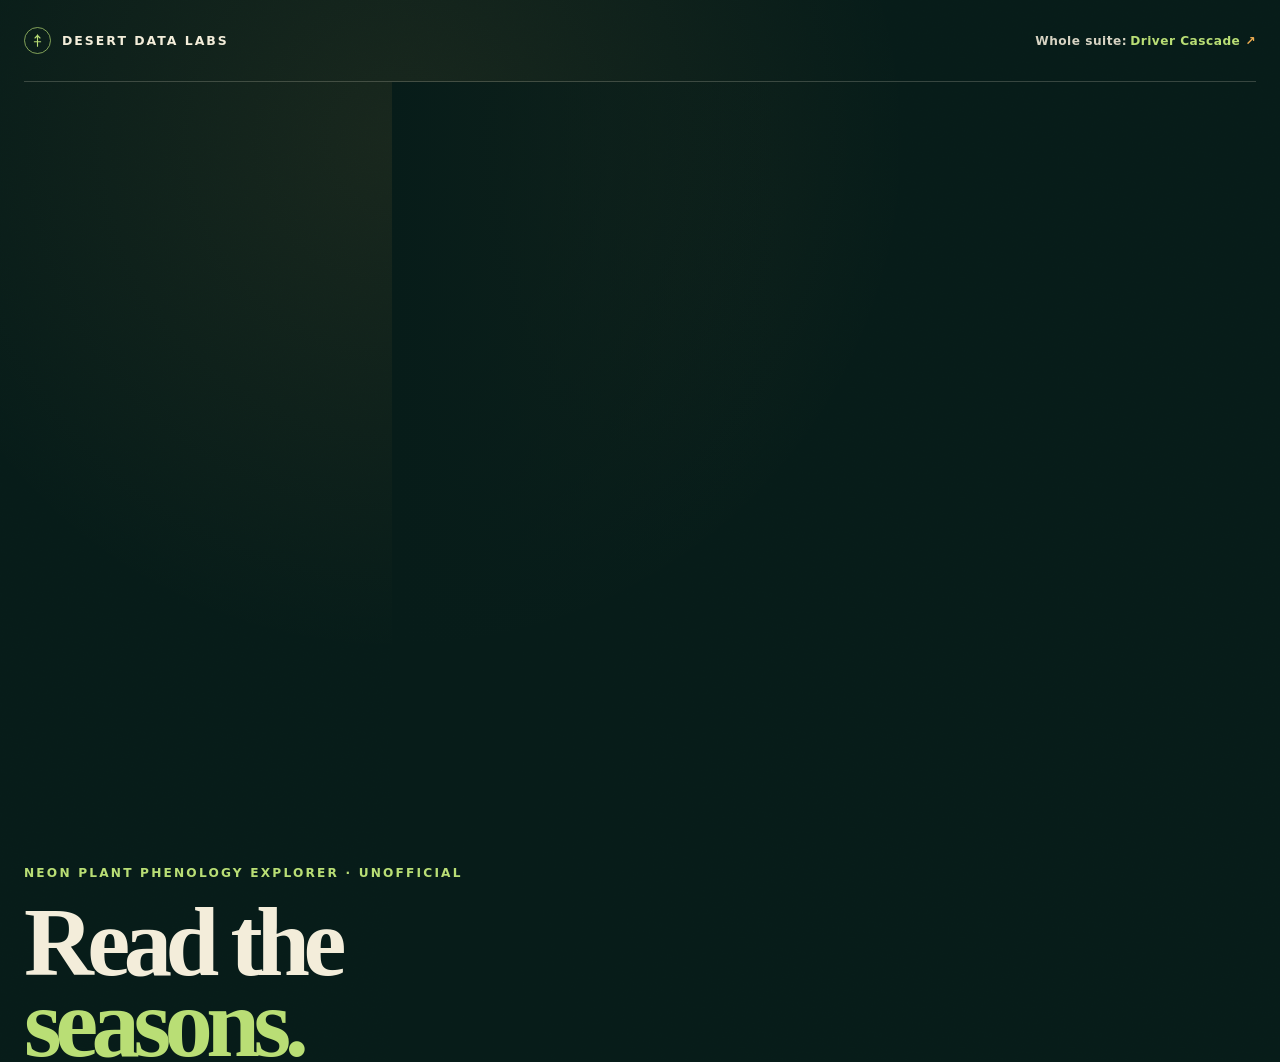
==== commit 118bc282: "Add Phenology living poster cover" ====
--- a/docs/index.html
+++ b/docs/index.html
@@ -2,487 +2,432 @@
 <html lang="en">
 <head>
   <meta charset="utf-8">
-  <meta name="viewport" content="width=device-width, initial-scale=1, viewport-fit=cover">
-  <title>Plant Phenology Explorer | NEON Explorer Suite</title>
-  <meta name="description" content="Explore when tagged plants leaf out, flower, fruit, and lose leaves across 46 NEON sites—with sampling support and uncertainty kept visible.">
-  <meta name="theme-color" content="#14261f">
+  <meta name="viewport" content="width=device-width,initial-scale=1">
+  <title>NEON Plant Phenology Explorer — Read the seasons.</title>
+  <meta name="description" content="Follow tagged plants through the turning year with public NEON phenology observations.">
+  <meta name="theme-color" content="#071c19">
+  <meta name="color-scheme" content="dark">
+
   <link rel="canonical" href="https://tgilbert14.github.io/NEON-Plant-Phenology-Explorer/">
+  <link rel="preload" as="image" href="assets/phenology-seasonal-hero-v1.jpg" media="(min-width: 701px)" fetchpriority="high">
+  <link rel="preload" as="image" href="assets/phenology-seasonal-mobile-v1.jpg" media="(max-width: 700px)" fetchpriority="high">
 
   <meta property="og:type" content="website">
+  <meta property="og:site_name" content="NEON Explorer Suite">
   <meta property="og:url" content="https://tgilbert14.github.io/NEON-Plant-Phenology-Explorer/">
-  <meta property="og:title" content="Plant Phenology Explorer | NEON Explorer Suite">
-  <meta property="og:description" content="Read the seasons one tagged plant at a time, with sampling support and uncertainty kept visible.">
+  <meta property="og:title" content="Read the seasons.">
+  <meta property="og:description" content="Follow tagged plants through the turning year.">
   <meta property="og:image" content="https://tgilbert14.github.io/NEON-Plant-Phenology-Explorer/og-image-v2.jpg">
-  <meta property="og:image:secure_url" content="https://tgilbert14.github.io/NEON-Plant-Phenology-Explorer/og-image-v2.jpg">
-  <meta property="og:image:type" content="image/jpeg">
   <meta property="og:image:width" content="1200">
   <meta property="og:image:height" content="630">
-  <meta property="og:image:alt" content="Four seasonal trees beside the title Plant Phenology Explorer and the phrase Read the seasons.">
+  <meta property="og:image:alt" content="Cut-paper seasonal plants beside the words Read the seasons.">
   <meta name="twitter:card" content="summary_large_image">
-  <meta name="twitter:title" content="Plant Phenology Explorer | NEON Explorer Suite">
-  <meta name="twitter:description" content="Read the seasons one tagged plant at a time, with sampling support and uncertainty kept visible.">
+  <meta name="twitter:title" content="Read the seasons.">
+  <meta name="twitter:description" content="Follow tagged plants through the turning year.">
   <meta name="twitter:image" content="https://tgilbert14.github.io/NEON-Plant-Phenology-Explorer/og-image-v2.jpg">
-  <meta name="twitter:image:alt" content="Four seasonal trees beside the title Plant Phenology Explorer and the phrase Read the seasons.">
+  <meta name="twitter:image:alt" content="Cut-paper seasonal plants beside the words Read the seasons.">
 
   <style>
     :root {
-      color-scheme: dark;
-      --night: #091510;
-      --forest: #14261f;
-      --forest-2: #1d3329;
-      --paper: #f5f2e8;
-      --mist: #cad5c7;
-      --leaf: #b8d85d;
-      --mint: #72c69b;
-      --sun: #f3c86c;
-      --coral: #e78a67;
-      --blue: #8dc8d3;
-      --line: rgba(245, 242, 232, .16);
-      --panel: rgba(245, 242, 232, .065);
-      --shadow: 0 22px 70px rgba(0, 0, 0, .34);
-      --radius: 24px;
-      --max: 1180px;
-    }
-
-    * { box-sizing: border-box; }
-    html { scroll-behavior: smooth; }
+      --forest: #071c19;
+      --forest-2: #0d2c26;
+      --leaf: #b9de75;
+      --leaf-soft: #ddf1ac;
+      --amber: #efad51;
+      --paper: #f3edda;
+      --paper-2: #d7d3c3;
+      --ink: #15241f;
+      --line: rgba(243, 237, 218, .2);
+      --sans: Aptos, "Segoe UI", ui-sans-serif, system-ui, -apple-system, BlinkMacSystemFont, sans-serif;
+      --serif: Iowan Old Style, Palatino Linotype, Book Antiqua, Palatino, Georgia, serif;
+    }
+
+    *, *::before, *::after { box-sizing: border-box; }
+    html { background: var(--forest); scroll-behavior: smooth; }
     body {
       margin: 0;
-      min-width: 320px;
-      overflow-x: hidden;
+      color: var(--ink);
+      background: var(--paper);
+      font-family: var(--sans);
+      -webkit-font-smoothing: antialiased;
+      text-rendering: optimizeLegibility;
+    }
+    img { max-width: 100%; }
+    a { color: inherit; }
+    a:focus-visible, summary:focus-visible {
+      outline: 3px solid var(--leaf);
+      outline-offset: 5px;
+    }
+    .skip {
+      position: fixed;
+      z-index: 100;
+      top: -80px;
+      left: 16px;
+      min-height: 44px;
+      display: inline-flex;
+      align-items: center;
+      padding: 0 16px;
+      border-radius: 999px;
+      color: var(--forest);
+      background: var(--paper);
+      font-weight: 850;
+      transition: top .2s ease;
+    }
+    .skip:focus { top: 16px; }
+
+    .poster {
+      position: relative;
+      min-height: 100svh;
+      overflow: hidden;
+      isolation: isolate;
       color: var(--paper);
       background:
-        radial-gradient(circle at 8% -10%, rgba(184, 216, 93, .17), transparent 30rem),
-        radial-gradient(circle at 95% 20%, rgba(141, 200, 211, .12), transparent 26rem),
-        var(--night);
-      font: 500 16px/1.6 Inter, ui-sans-serif, system-ui, -apple-system, BlinkMacSystemFont, "Segoe UI", sans-serif;
-      -webkit-font-smoothing: antialiased;
-    }
-    a { color: inherit; }
-    a:focus-visible, button:focus-visible, summary:focus-visible {
-      outline: 3px solid var(--sun);
-      outline-offset: 4px;
-    }
-    img { display: block; max-width: 100%; }
-    h1, h2, h3, p { margin-top: 0; }
-    h1, h2, h3 { line-height: 1.08; text-wrap: balance; }
-    h1 { max-width: 820px; margin-bottom: 22px; font-size: clamp(3.1rem, 8vw, 7.5rem); letter-spacing: -.065em; }
-    h2 { margin-bottom: 18px; font-size: clamp(2rem, 4.4vw, 4rem); letter-spacing: -.04em; }
-    h3 { margin-bottom: 10px; font-size: 1.12rem; letter-spacing: -.015em; }
-    p { color: var(--mist); }
-    .shell { width: min(calc(100% - 40px), var(--max)); margin-inline: auto; }
-    .skip-link {
-      position: fixed;
-      z-index: 100;
-      top: 12px;
-      left: 12px;
-      padding: 10px 14px;
-      border-radius: 10px;
-      color: var(--night);
-      background: var(--sun);
-      font-weight: 800;
-      transform: translateY(-160%);
-    }
-    .skip-link:focus { transform: translateY(0); }
-
-    .site-nav {
+        radial-gradient(circle at 14% 82%, rgba(185, 222, 117, .12), transparent 28%),
+        radial-gradient(circle at 31% 7%, rgba(239, 173, 81, .08), transparent 25%),
+        var(--forest);
+    }
+    .poster::after {
+      content: "";
+      position: absolute;
+      z-index: -1;
+      inset: 0;
+      opacity: .15;
+      pointer-events: none;
+      background-image: url("data:image/svg+xml,%3Csvg xmlns='http://www.w3.org/2000/svg' width='110' height='110' viewBox='0 0 110 110'%3E%3Cfilter id='n'%3E%3CfeTurbulence type='fractalNoise' baseFrequency='.8' numOctaves='3' stitchTiles='stitch'/%3E%3C/filter%3E%3Crect width='100%25' height='100%25' filter='url(%23n)' opacity='.18'/%3E%3C/svg%3E");
+      mix-blend-mode: soft-light;
+    }
+    .topline {
       position: relative;
       z-index: 5;
+      width: min(1440px, calc(100% - 48px));
+      min-height: 82px;
       display: flex;
-      min-height: 82px;
       align-items: center;
       justify-content: space-between;
-      gap: 20px;
+      gap: 24px;
+      margin: 0 auto;
       border-bottom: 1px solid var(--line);
     }
     .brand {
       display: inline-flex;
       align-items: center;
       gap: 11px;
-      text-decoration: none;
       font-size: .78rem;
-      font-weight: 850;
-      letter-spacing: .14em;
-      text-transform: uppercase;
-    }
-    .brand-mark {
-      display: grid;
-      width: 34px;
-      height: 34px;
-      place-items: center;
-      border: 1px solid rgba(184, 216, 93, .54);
-      border-radius: 50%;
-      background: rgba(184, 216, 93, .11);
-      box-shadow: 0 0 24px rgba(184, 216, 93, .13);
-    }
-    .brand-mark::before { content: ""; width: 11px; height: 11px; border-radius: 50%; background: var(--leaf); }
-    .nav-links { display: flex; align-items: center; gap: 22px; }
-    .nav-links a { min-height: 44px; align-content: center; color: var(--mist); font-size: .9rem; font-weight: 750; text-decoration: none; }
-    .nav-links a:hover { color: var(--paper); }
-
-    .hero { position: relative; padding: clamp(36px, 5vw, 62px) 0 72px; }
-    .hero-grid {
-      position: relative;
-      min-height: clamp(590px, 54vw, 680px);
-      overflow: hidden;
-      border: 1px solid rgba(245, 242, 232, .2);
-      border-radius: 30px;
-      background: var(--forest);
-      box-shadow: var(--shadow);
-    }
-    .hero-copy {
-      position: relative;
-      z-index: 3;
-      display: flex;
-      min-height: inherit;
-      max-width: 670px;
-      flex-direction: column;
-      justify-content: center;
-      padding: clamp(42px, 6vw, 76px);
-    }
-    .eyebrow, .section-label {
-      display: inline-flex;
-      align-items: center;
-      gap: 9px;
-      margin-bottom: 20px;
-      color: var(--leaf);
-      font-size: .74rem;
       font-weight: 850;
       letter-spacing: .16em;
       text-transform: uppercase;
     }
-    .eyebrow::before, .section-label::before { content: ""; width: 24px; height: 1px; background: currentColor; }
-    .dek { max-width: 690px; margin-bottom: 30px; font-size: clamp(1.08rem, 2vw, 1.3rem); }
-    .dek strong { color: var(--paper); }
-    .actions { display: flex; flex-wrap: wrap; gap: 12px; }
+    .brand-mark {
+      width: 27px;
+      height: 27px;
+      display: grid;
+      place-items: center;
+      flex: 0 0 auto;
+      border: 1px solid rgba(185, 222, 117, .68);
+      border-radius: 50%;
+      color: var(--leaf);
+    }
+    .brand-mark svg { width: 15px; height: 15px; }
+    .cover-nav { display: flex; }
+    .suite-jump {
+      min-height: 44px;
+      display: inline-flex;
+      align-items: center;
+      color: var(--paper-2);
+      font-size: .76rem;
+      font-weight: 760;
+      letter-spacing: .04em;
+      text-decoration: none;
+    }
+    .suite-jump strong { margin-left: 3px; color: var(--leaf); }
+    .suite-jump span { margin-left: 5px; color: var(--amber); }
+    .suite-jump:hover strong { color: var(--leaf-soft); }
+
+    .poster-grid {
+      width: min(1440px, calc(100% - 48px));
+      min-height: calc(100svh - 82px);
+      display: grid;
+      grid-template-columns: minmax(360px, .84fr) minmax(520px, 1.36fr);
+      align-items: stretch;
+      margin: 0 auto;
+    }
+    .poster-copy {
+      z-index: 3;
+      align-self: center;
+      max-width: 630px;
+      padding: 70px 0 88px;
+    }
+    .eyebrow {
+      margin: 0 0 22px;
+      color: var(--leaf);
+      font-size: .76rem;
+      font-weight: 850;
+      letter-spacing: .18em;
+      text-transform: uppercase;
+    }
+    h1 {
+      max-width: 690px;
+      margin: 0;
+      font-family: var(--serif);
+      font-size: clamp(4.2rem, 7.55vw, 8rem);
+      font-weight: 600;
+      letter-spacing: -.067em;
+      line-height: .84;
+      text-wrap: balance;
+    }
+    h1 span, h1 em { display: block; }
+    h1 em { color: var(--leaf); font-style: normal; font-weight: 600; }
+    .promise {
+      max-width: 470px;
+      margin: 31px 0 0;
+      color: var(--paper-2);
+      font-size: clamp(1.06rem, 1.4vw, 1.3rem);
+      line-height: 1.55;
+    }
+    .poster-actions { margin-top: 34px; }
     .button {
-      display: inline-flex;
-      min-height: 50px;
+      min-height: 52px;
+      display: inline-flex;
       align-items: center;
       justify-content: center;
-      gap: 10px;
-      padding: 12px 19px;
-      border: 1px solid var(--line);
+      gap: 11px;
+      padding: 0 24px;
       border-radius: 999px;
-      background: var(--panel);
-      color: var(--paper);
+      color: var(--forest);
+      background: var(--leaf);
+      box-shadow: 0 14px 42px rgba(185, 222, 117, .17);
+      font-size: .91rem;
       font-weight: 850;
       text-decoration: none;
-      transition: transform .18s ease, border-color .18s ease, background .18s ease;
-    }
-    .button:hover { transform: translateY(-2px); border-color: rgba(245, 242, 232, .4); background: rgba(245, 242, 232, .1); }
-    .button-primary { border-color: var(--leaf); background: var(--leaf); color: #142014; }
-    .button-primary:hover { background: #cae779; border-color: #cae779; }
-    .button .arrow { font-size: 1.2em; }
-    .receipt-line { margin: 18px 0 0; color: #aebdad; font-size: .82rem; }
-    .hero-art { position: absolute; inset: 0; margin: 0; }
-    .hero-art::before {
+      transition: transform .2s ease, box-shadow .2s ease, background .2s ease;
+    }
+    .button:hover {
+      background: var(--leaf-soft);
+      box-shadow: 0 18px 50px rgba(185, 222, 117, .26);
+      transform: translateY(-2px);
+    }
+    .button svg { width: 17px; height: 17px; }
+
+    .poster-art {
+      position: relative;
+      align-self: stretch;
+      min-height: 600px;
+      margin: 0 -4vw 0 -8vw;
+    }
+    .poster-art::before {
       content: "";
       position: absolute;
       z-index: 1;
       inset: 0;
-      background: linear-gradient(90deg, rgba(9, 21, 16, .97) 0%, rgba(9, 21, 16, .88) 36%, rgba(9, 21, 16, .3) 62%, rgba(9, 21, 16, .06) 100%);
-    }
-    .hero-art picture { display: block; width: 100%; height: 100%; }
-    .hero-art img { width: 100%; height: 100%; object-fit: cover; }
-    .art-caption {
+      pointer-events: none;
+      background: linear-gradient(90deg, var(--forest) 0%, rgba(7, 28, 25, .79) 12%, transparent 43%);
+    }
+    .poster-art picture { width: 100%; height: 100%; display: block; }
+    .poster-art img {
+      width: 100%;
+      height: 100%;
+      min-height: calc(100svh - 82px);
+      display: block;
+      object-fit: cover;
+      object-position: 62% center;
+      filter: saturate(.98) contrast(1.03);
+    }
+    .art-note {
       position: absolute;
-      right: -16px;
-      bottom: 26px;
-      max-width: 230px;
+      z-index: 2;
+      right: 5vw;
+      bottom: 24px;
+      min-height: 30px;
+      display: inline-flex;
+      align-items: center;
       margin: 0;
-      padding: 12px 15px;
-      border: 1px solid rgba(245, 242, 232, .18);
-      border-radius: 13px;
+      padding: 5px 9px;
+      border: 1px solid rgba(243, 237, 218, .18);
+      border-radius: 999px;
       color: var(--paper);
-      background: rgba(9, 21, 16, .9);
-      box-shadow: 0 10px 30px rgba(0, 0, 0, .28);
-      font-size: .78rem;
-      backdrop-filter: blur(12px);
-    }
-
-    .facts { padding: 0 0 82px; }
-    .fact-grid { display: grid; grid-template-columns: repeat(4, 1fr); border-block: 1px solid var(--line); }
-    .fact { padding: 25px 18px; }
-    .fact + .fact { border-left: 1px solid var(--line); }
-    .fact b { display: block; color: var(--paper); font-size: clamp(1.35rem, 2.5vw, 2rem); line-height: 1.1; letter-spacing: -.035em; }
-    .fact span { display: block; margin-top: 7px; color: var(--mist); font-size: .78rem; }
-
-    section { padding: 86px 0; }
-    .section-intro { max-width: 770px; margin-bottom: 36px; }
-    .section-intro p { max-width: 66ch; margin-bottom: 0; font-size: 1.05rem; }
-    .question-grid, .method-grid, .role-grid { display: grid; gap: 18px; }
-    .question-grid { grid-template-columns: 1fr 1fr; }
-    .question-card, .method-card, .role-card, .evidence-panel {
-      border: 1px solid var(--line);
-      border-radius: var(--radius);
-      background: var(--panel);
-    }
-    .question-card { padding: clamp(24px, 4vw, 38px); }
-    .question-card.can { background: linear-gradient(140deg, rgba(114, 198, 155, .13), rgba(245, 242, 232, .045)); }
-    .question-card.cannot { background: linear-gradient(140deg, rgba(231, 138, 103, .1), rgba(245, 242, 232, .035)); }
-    .card-kicker { margin-bottom: 20px; color: var(--mint); font-size: .7rem; font-weight: 900; letter-spacing: .15em; text-transform: uppercase; }
-    .cannot .card-kicker { color: var(--coral); }
-    .clean-list { display: grid; gap: 13px; margin: 0; padding: 0; list-style: none; }
-    .clean-list li { position: relative; padding-left: 24px; color: var(--mist); }
-    .clean-list li::before { content: "+"; position: absolute; left: 0; color: var(--mint); font-weight: 900; }
-    .cannot .clean-list li::before { content: "–"; color: var(--coral); }
-
-    .method-grid { grid-template-columns: repeat(4, 1fr); counter-reset: method; }
-    .method-card { position: relative; min-height: 240px; padding: 26px; overflow: hidden; counter-increment: method; }
-    .method-card::after {
-      content: "0" counter(method);
-      position: absolute;
-      right: 18px;
-      bottom: -18px;
-      color: rgba(245, 242, 232, .055);
-      font-size: 5.6rem;
-      font-weight: 900;
-      letter-spacing: -.08em;
-    }
-    .method-icon { display: grid; width: 42px; height: 42px; margin-bottom: 44px; place-items: center; border-radius: 12px; color: var(--night); background: var(--leaf); font-weight: 900; }
-    .method-card:nth-child(2) .method-icon { background: var(--mint); }
-    .method-card:nth-child(3) .method-icon { background: var(--sun); }
-    .method-card:nth-child(4) .method-icon { background: var(--blue); }
-    .method-card p { position: relative; z-index: 1; margin: 0; font-size: .9rem; }
-
-    .role-section { background: linear-gradient(180deg, transparent, rgba(29, 51, 41, .58), transparent); }
-    .role-grid { grid-template-columns: 1.08fr .92fr; }
-    .role-card, .evidence-panel { padding: clamp(28px, 4.5vw, 48px); }
-    .role-card h3 { max-width: 18ch; font-size: clamp(1.55rem, 3vw, 2.35rem); }
-    .role-card p:last-child, .evidence-panel p:last-child { margin-bottom: 0; }
-    .status-chip {
-      display: inline-flex;
-      margin-bottom: 22px;
-      padding: 7px 11px;
-      border: 1px solid rgba(243, 200, 108, .4);
-      border-radius: 999px;
-      color: var(--sun);
-      background: rgba(243, 200, 108, .09);
-      font: 850 .7rem/1.2 ui-monospace, SFMono-Regular, Menlo, monospace;
-      letter-spacing: .07em;
-      text-transform: uppercase;
-    }
-    .evidence-panel dl { display: grid; grid-template-columns: max-content 1fr; gap: 12px 18px; margin: 0; }
-    .evidence-panel dt { color: var(--paper); font-size: .8rem; font-weight: 850; }
-    .evidence-panel dd { margin: 0; color: var(--mist); font-size: .84rem; }
-
-    .suite-head { display: flex; align-items: end; justify-content: space-between; gap: 32px; margin-bottom: 30px; }
-    .suite-head .section-intro { margin: 0; }
-    .suite-link { flex: 0 0 auto; color: var(--leaf); font-size: .88rem; font-weight: 850; text-underline-offset: 4px; }
-    .suite-grid { display: grid; grid-template-columns: repeat(5, 1fr); gap: 12px; }
-    .suite-app {
-      position: relative;
+      background: rgba(7, 28, 25, .86);
+      box-shadow: 0 4px 18px rgba(0, 0, 0, .22);
+      font-size: .69rem;
+      line-height: 1.3;
+      letter-spacing: .035em;
+    }
+
+    footer {
+      padding: 30px 24px 38px;
+      color: #59665f;
+      background: var(--paper);
+      font-size: .76rem;
+      line-height: 1.65;
+    }
+    .footer-inner {
+      width: min(1160px, 100%);
       display: flex;
-      min-height: 138px;
-      flex-direction: column;
       justify-content: space-between;
-      padding: 17px;
-      border: 1px solid var(--line);
-      border-radius: 18px;
-      background: var(--panel);
-      text-decoration: none;
-      transition: transform .18s ease, border-color .18s ease, background .18s ease;
-    }
-    .suite-app:hover { transform: translateY(-3px); border-color: rgba(184, 216, 93, .5); background: rgba(245, 242, 232, .09); }
-    .suite-app[aria-current="page"] { border-color: var(--leaf); background: rgba(184, 216, 93, .1); }
-    .suite-app small { color: var(--mist); font-size: .66rem; font-weight: 800; letter-spacing: .09em; text-transform: uppercase; }
-    .suite-app strong { display: block; max-width: 14ch; font-size: .9rem; line-height: 1.25; }
-    .suite-app .suite-dot { width: 10px; height: 10px; border-radius: 50%; background: var(--dot, var(--leaf)); box-shadow: 0 0 16px var(--dot, var(--leaf)); }
-
-    footer { padding: 40px 0 56px; border-top: 1px solid var(--line); }
-    .footer-grid { display: grid; grid-template-columns: 1.2fr .8fr; gap: 32px; }
-    footer p { max-width: 75ch; margin: 0; font-size: .78rem; }
-    .footer-links { display: flex; flex-wrap: wrap; justify-content: flex-end; gap: 10px 18px; }
-    .footer-links a { color: var(--mist); font-size: .78rem; font-weight: 750; text-underline-offset: 3px; }
-
-    @media (max-width: 950px) {
-      .method-grid { grid-template-columns: repeat(2, 1fr); }
-      .suite-grid { grid-template-columns: repeat(3, 1fr); }
-    }
-    @media (max-width: 740px) {
-      .shell { width: min(calc(100% - 30px), var(--max)); }
-      .site-nav { min-height: 70px; }
-      .nav-links a:not(:last-child) { display: none; }
-      .hero { padding-top: 30px; }
-      .question-grid, .role-grid, .footer-grid { grid-template-columns: 1fr; }
-      .hero-grid { min-height: 780px; border-radius: 24px; }
-      .hero-copy { min-height: inherit; max-width: 100%; justify-content: flex-start; padding: 54px 25px 150px; }
-      .hero-art::before { background: linear-gradient(180deg, rgba(9, 21, 16, .8) 0%, rgba(9, 21, 16, .44) 38%, rgba(9, 21, 16, .16) 66%, rgba(9, 21, 16, .72) 100%); }
-      .art-caption { right: 10px; bottom: 14px; }
-      h1 { margin-top: 0; font-size: clamp(3.2rem, 17vw, 5.6rem); }
-      .fact-grid { grid-template-columns: repeat(2, 1fr); }
-      .fact:nth-child(3) { border-left: 0; }
-      .fact:nth-child(n+3) { border-top: 1px solid var(--line); }
-      section { padding: 70px 0; }
-      .suite-head { display: block; }
-      .suite-link { display: inline-block; margin-top: 16px; }
-      .suite-grid { display: flex; width: calc(100vw - 15px); margin-right: -15px; padding-right: 15px; gap: 12px; overflow-x: auto; scroll-snap-type: x mandatory; }
-      .suite-app { min-width: 180px; scroll-snap-align: start; }
-      .footer-links { justify-content: flex-start; }
-    }
-    @media (max-width: 500px) {
-      .method-grid { grid-template-columns: 1fr; }
-      .method-card { min-height: 205px; }
-      .method-icon { margin-bottom: 28px; }
-      .actions { display: grid; }
+      gap: 42px;
+      margin: 0 auto;
+    }
+    .footer-copy { max-width: 820px; }
+    .footer-copy > p { margin: 0; }
+    .honesty { margin-top: 10px; }
+    .honesty summary {
+      width: fit-content;
+      min-height: 44px;
+      display: flex;
+      align-items: center;
+      cursor: pointer;
+      color: var(--ink);
+      font-weight: 800;
+    }
+    .honesty p { max-width: 790px; margin: 2px 0 0; }
+    .footer-links { display: flex; gap: 8px 18px; white-space: nowrap; }
+    .footer-links a {
+      min-height: 44px;
+      display: inline-flex;
+      align-items: center;
+      font-weight: 750;
+      text-underline-offset: 4px;
+    }
+
+    @media (max-width: 980px) {
+      .poster-grid { grid-template-columns: .95fr 1.05fr; }
+      .poster-art { margin-right: -12vw; margin-left: -14vw; }
+      .poster-copy { padding-right: 8px; }
+    }
+    @media (max-width: 700px) {
+      .topline { width: calc(100% - 32px); min-height: 66px; }
+      .brand { font-size: .66rem; letter-spacing: .1em; }
+      .brand-mark { width: 25px; height: 25px; }
+      .suite-jump { max-width: 152px; font-size: .66rem; line-height: 1.25; text-align: right; }
+      .poster-grid {
+        width: 100%;
+        min-height: auto;
+        display: flex;
+        flex-direction: column;
+      }
+      .poster-art {
+        order: 1;
+        width: 100%;
+        height: 42svh;
+        min-height: 300px;
+        margin: 0;
+      }
+      .poster-art::before { background: linear-gradient(0deg, var(--forest) 0%, transparent 42%); }
+      .poster-art img {
+        height: 42svh;
+        min-height: 300px;
+        object-position: 52% 54%;
+      }
+      .art-note {
+        right: 16px;
+        bottom: 8px;
+        left: 16px;
+        width: fit-content;
+        max-width: calc(100% - 32px);
+        min-height: 28px;
+        font-size: .6rem;
+        line-height: 1.25;
+      }
+      .poster-copy {
+        order: 2;
+        width: calc(100% - 32px);
+        align-self: center;
+        padding: 26px 0 38px;
+      }
+      .eyebrow { margin-bottom: 13px; font-size: .65rem; }
+      h1 { font-size: clamp(3.5rem, 18.2vw, 5.35rem); line-height: .84; }
+      .promise { margin-top: 22px; font-size: 1rem; }
+      .poster-actions { margin-top: 25px; }
       .button { width: 100%; }
-      .evidence-panel dl { grid-template-columns: 1fr; gap: 3px; }
-      .evidence-panel dd + dt { margin-top: 12px; }
+      .footer-inner { display: block; }
+      .footer-links { margin-top: 12px; white-space: normal; flex-wrap: wrap; }
+    }
+    @media (max-width: 420px) and (max-height: 860px) {
+      .poster-art, .poster-art img { height: 34svh; min-height: 34svh; }
+      .poster-copy { padding-top: 22px; }
+      h1 { font-size: clamp(3rem, 16.3vw, 3.7rem); }
+      .promise { margin-top: 18px; }
+      .poster-actions { margin-top: 20px; }
+    }
+    @media (max-width: 340px) {
+      .topline { gap: 10px; }
+      .brand { font-size: .61rem; }
+      .suite-jump { max-width: 126px; font-size: .61rem; }
+      .poster-copy { width: calc(100% - 24px); }
+      h1 { font-size: 2.85rem; }
     }
     @media (prefers-reduced-motion: reduce) {
       html { scroll-behavior: auto; }
-      *, *::before, *::after { scroll-behavior: auto !important; transition-duration: .001ms !important; }
+      *, *::before, *::after {
+        animation-duration: .01ms !important;
+        animation-iteration-count: 1 !important;
+        transition-duration: .01ms !important;
+      }
+      .button:hover { transform: none; }
+    }
+    @media (prefers-contrast: more) {
+      .promise { color: var(--paper); }
+      .art-note { background: var(--forest); border-color: var(--paper); }
+      footer { color: #26352f; }
+    }
+    @media (forced-colors: active) {
+      .brand-mark, .button, .art-note { border: 2px solid ButtonText; }
     }
   </style>
 </head>
 <body>
-  <a class="skip-link" href="#main">Skip to main content</a>
-
-  <nav class="site-nav shell" aria-label="Primary navigation">
-    <a class="brand" href="https://tgilbert14.github.io/NEON-Driver-Cascade/" aria-label="NEON Explorer Suite home">
-      <span class="brand-mark" aria-hidden="true"></span>
-      <span>NEON Explorer Suite</span>
-    </a>
-    <div class="nav-links">
-      <a href="#answers">Questions</a>
-      <a href="#suite">The suite</a>
-      <a href="https://github.com/tgilbert14/NEON-Plant-Phenology-Explorer">Source</a>
-    </div>
-  </nav>
-
-  <main id="main">
-    <header class="hero">
-      <div class="shell hero-grid">
-        <div class="hero-copy">
-          <span class="eyebrow">Plant timing · DP1.10055.001</span>
-          <h1>Read the seasons.</h1>
-          <p class="dek">Follow <strong>tagged plants</strong> as leaves emerge, flowers open, fruit develops, and canopies quiet—without hiding the sampling gaps that shape the story.</p>
-          <div class="actions">
-            <a class="button button-primary" href="https://019ee118-bf17-1622-bd5d-e59cab3b36a7.share.connect.posit.cloud/">Launch the explorer <span class="arrow" aria-hidden="true">↗</span></a>
-            <a class="button" href="https://github.com/tgilbert14/NEON-Plant-Phenology-Explorer#readme">Read the methods</a>
-          </div>
-          <p class="receipt-line">Bundle-backed snapshot through 2024 · No live data call at startup · Independent educational tool</p>
-        </div>
-        <figure class="hero-art">
-          <picture>
-            <source media="(max-width: 740px)" srcset="assets/phenology-seasonal-mobile-v1.jpg">
-            <img src="assets/phenology-seasonal-hero-v1.jpg" width="1666" height="944" alt="Cut-paper landscape showing the same tree through spring, summer, autumn, and winter." fetchpriority="high">
-          </picture>
-          <figcaption class="art-caption">Timing is the signal. Sampling support is part of the answer.</figcaption>
-        </figure>
-      </div>
+  <a class="skip" href="#main">Skip to the poster</a>
+
+  <main id="main" class="poster" tabindex="-1">
+    <header class="topline">
+      <span class="brand" aria-label="Desert Data Labs">
+        <span class="brand-mark" aria-hidden="true">
+          <svg viewBox="0 0 24 24" fill="none"><path d="M12 3v18M8 8l4-4 4 4M7 14h10" stroke="currentColor" stroke-width="1.8" stroke-linecap="round" stroke-linejoin="round"/></svg>
+        </span>
+        Desert Data Labs
+      </span>
+      <nav class="cover-nav" aria-label="NEON Explorer Suite">
+        <a class="suite-jump" href="https://tgilbert14.github.io/NEON-Driver-Cascade/">Whole suite: <strong>Driver Cascade</strong><span aria-hidden="true">↗</span></a>
+      </nav>
     </header>
 
-    <section class="facts" aria-label="Dataset snapshot">
-      <div class="shell fact-grid">
-        <div class="fact"><b>46</b><span>bundled NEON sites</span></div>
-        <div class="fact"><b>9,515</b><span>tagged plants</span></div>
-        <div class="fact"><b>499</b><span>recorded species</span></div>
-        <div class="fact"><b>2016–2024</b><span>snapshot coverage</span></div>
-      </div>
-    </section>
-
-    <section id="answers">
-      <div class="shell">
-        <div class="section-intro">
-          <span class="section-label">Answer boundary</span>
-          <h2>Know what the records can carry.</h2>
-          <p>NEON crews repeatedly score named phenophases on fixed, tagged plants. That design is powerful for timing—and easy to overread if support, censoring, and missing observations disappear.</p>
-        </div>
-        <div class="question-grid">
-          <article class="question-card can">
-            <p class="card-kicker">This explorer can</p>
-            <ul class="clean-list">
-              <li>Show when recorded phenophases were active among scored plant-year-week opportunities.</li>
-              <li>Compare plant-year onset timing after repeated visits are collapsed correctly.</li>
-              <li>Expose cadence, sample size, green-up coverage, and left-censored records.</li>
-              <li>Follow the same species across sites as an observational space-for-time view.</li>
-            </ul>
-          </article>
-          <article class="question-card cannot">
-            <p class="card-kicker">This explorer cannot</p>
-            <ul class="clean-list">
-              <li>Estimate plant abundance, productivity, survival, or demographic performance.</li>
-              <li>Treat an unscored phenophase as a biological absence.</li>
-              <li>Turn repeated visits into independent biological replicates.</li>
-              <li>Identify temperature or climate as the cause of a timing pattern.</li>
-            </ul>
-          </article>
+    <div class="poster-grid">
+      <div class="poster-copy">
+        <p class="eyebrow">NEON Plant Phenology Explorer · unofficial</p>
+        <h1 aria-label="Read the seasons."><span>Read the</span><em>seasons.</em></h1>
+        <p class="promise">Follow tagged plants through the turning year.</p>
+        <div class="poster-actions">
+          <a class="button" href="https://019ee118-bf17-1622-bd5d-e59cab3b36a7.share.connect.posit.cloud/">
+            Pick a place
+            <svg viewBox="0 0 20 20" aria-hidden="true"><path d="M4 10h11M11 6l4 4-4 4" fill="none" stroke="currentColor" stroke-width="2" stroke-linecap="round" stroke-linejoin="round"/></svg>
+          </a>
         </div>
       </div>
-    </section>
-
-    <section aria-labelledby="method-title">
-      <div class="shell">
-        <div class="section-intro">
-          <span class="section-label">From visit to view</span>
-          <h2 id="method-title">A clock with its workings exposed.</h2>
-          <p>The app keeps its core opportunity, onset interval, support gates, and alternative desert metric visible from the first chart to the export.</p>
-        </div>
-        <div class="method-grid">
-          <article class="method-card"><span class="method-icon" aria-hidden="true">ID</span><h3>Choose a site</h3><p>Start from the national map, then work only with that site’s committed observation bundle.</p></article>
-          <article class="method-card"><span class="method-icon" aria-hidden="true">WK</span><h3>Build the clock</h3><p>Repeated visits collapse within plant, phenophase, year, and week. Different years stay separate.</p></article>
-          <article class="method-card"><span class="method-icon" aria-hidden="true">↔</span><h3>Bound onset</h3><p>Onset sits between the last “no” and first “yes”; already-active plants remain explicitly left-censored.</p></article>
-          <article class="method-card"><span class="method-icon" aria-hidden="true">✓</span><h3>Gate the claim</h3><p>Thin support is shown as unavailable. Desert sites can use leaf-active duration when green-up is structurally sparse.</p></article>
-        </div>
+
+      <figure class="poster-art">
+        <picture>
+          <source media="(max-width: 700px)" srcset="assets/phenology-seasonal-mobile-v1.jpg">
+          <img src="assets/phenology-seasonal-hero-v1.jpg" width="1666" height="944"
+            fetchpriority="high" decoding="async"
+            alt="Cut-paper landscape showing plants and the same tree through spring, summer, autumn, and winter.">
+        </picture>
+        <figcaption class="art-note">Editorial illustration—not a field photograph or data record.</figcaption>
+      </figure>
+    </div>
+  </main>
+
+  <footer>
+    <div class="footer-inner">
+      <div class="footer-copy">
+        <p>Explore 46 places using public <a href="https://data.neonscience.org/data-products/DP1.10055.001">NEON Plant Phenology Observations · DP1.10055.001</a> (CC BY 4.0). Built by Desert Data Labs; unofficial and not endorsed by NEON, Battelle, or the NSF.</p>
+        <details class="honesty">
+          <summary>What am I looking at?</summary>
+          <p>The explorer follows scored phenophases on a fixed roster of tagged plants, with cadence, coverage, and interval-censored onset kept visible. Those observations describe monitored timing—not plant abundance, productivity, unobserved phenophases, or what caused a seasonal change.</p>
+        </details>
       </div>
-    </section>
-
-    <section class="role-section" aria-labelledby="role-title">
-      <div class="shell role-grid">
-        <article class="role-card">
-          <span class="status-chip">Suite role · evidence hinge</span>
-          <h3 id="role-title">The plant-timing lens in the Driver Cascade.</h3>
-          <p>Phenology is the suite’s bridge from environmental timing to seasonal biological response. Its corrected plant-year signals are candidates for Cascade context, but they do not become causal Driver evidence simply because the charts align.</p>
-          <p><strong>Current disposition:</strong> held from Driver voting until the exact eligible site-year join, missingness gates, and registered analysis are complete.</p>
-        </article>
-        <aside class="evidence-panel" aria-label="Release evidence">
-          <span class="section-label">Release receipt</span>
-          <dl>
-            <dt>Runtime</dt><dd>Committed bundles only; public health requires the app-specific ready marker.</dd>
-            <dt>Scientific unit</dt><dd>One scored opportunity per plant × phenophase × year × week.</dd>
-            <dt>Suppression</dt><dd>Visible unavailable states replace unsupported estimates.</dd>
-            <dt>Verification</dt><dd>Release candidate is passing through pinned CI, merge, Connect, and browser checks.</dd>
-          </dl>
-        </aside>
+      <div class="footer-links">
+        <a href="https://github.com/tgilbert14/NEON-Plant-Phenology-Explorer">Source</a>
+        <a href="mailto:desertdatalabs@gmail.com?subject=NEON%20Plant%20Phenology%20Explorer">Feedback</a>
       </div>
-    </section>
-
-    <section id="suite" aria-labelledby="suite-title">
-      <div class="shell">
-        <div class="suite-head">
-          <div class="section-intro">
-            <span class="section-label">One observation network, many lenses</span>
-            <h2 id="suite-title">Meet the explorer suite.</h2>
-            <p>Each companion keeps its own ecological unit and evidence boundary. The Driver Cascade combines only signals that earn a documented role.</p>
-          </div>
-          <a class="suite-link" href="https://tgilbert14.github.io/NEON-Driver-Cascade/">Open the Driver Cascade →</a>
-        </div>
-        <nav class="suite-grid" aria-label="NEON Explorer Suite applications">
-          <a class="suite-app" style="--dot:#f3c86c" href="https://tgilbert14.github.io/NEON-Driver-Cascade/"><span class="suite-dot" aria-hidden="true"></span><strong>Driver Cascade</strong><small>Synthesis</small></a>
-          <a class="suite-app" style="--dot:#8dc8d3" href="https://tgilbert14.github.io/NEON-Small-Mammal-Tracker-App/"><span class="suite-dot" aria-hidden="true"></span><strong>Small Mammals</strong><small>Consumers</small></a>
-          <a class="suite-app" style="--dot:#b8d85d" href="https://tgilbert14.github.io/NEON-Plant-Phenology-Explorer/" aria-current="page"><span class="suite-dot" aria-hidden="true"></span><strong>Plant Phenology</strong><small>Current lens</small></a>
-          <a class="suite-app" style="--dot:#72c69b" href="https://tgilbert14.github.io/NEON-Plant-Diversity/"><span class="suite-dot" aria-hidden="true"></span><strong>Plant Diversity</strong><small>Community</small></a>
-          <a class="suite-app" style="--dot:#75a86a" href="https://tgilbert14.github.io/NEON-Vegetation-Structure-Explorer/"><span class="suite-dot" aria-hidden="true"></span><strong>Vegetation Structure</strong><small>Habitat</small></a>
-          <a class="suite-app" style="--dot:#e78a67" href="https://tgilbert14.github.io/NEON-Ground-Beetle-Tracker/"><span class="suite-dot" aria-hidden="true"></span><strong>Ground Beetles</strong><small>Ground fauna</small></a>
-          <a class="suite-app" style="--dot:#c89de8" href="https://tgilbert14.github.io/NEON-Mosquito-Pulse/"><span class="suite-dot" aria-hidden="true"></span><strong>Mosquito Pulse</strong><small>Vectors</small></a>
-          <a class="suite-app" style="--dot:#f0b45f" href="https://tgilbert14.github.io/NEON-Breeding-Birds/"><span class="suite-dot" aria-hidden="true"></span><strong>Breeding Birds</strong><small>Avian response</small></a>
-          <a class="suite-app" style="--dot:#66c7d8" href="https://tgilbert14.github.io/NEON-WaterChemistry-Analyte-Viewer-App/"><span class="suite-dot" aria-hidden="true"></span><strong>Water Chemistry</strong><small>Aquatic chemistry</small></a>
-          <a class="suite-app" style="--dot:#6dd2bd" href="https://tgilbert14.github.io/NEON-My-Little-Inverts/"><span class="suite-dot" aria-hidden="true"></span><strong>Aquatic Invertebrates</strong><small>Aquatic fauna</small></a>
-        </nav>
-      </div>
-    </section>
-  </main>
-
-  <footer>
-    <div class="shell footer-grid">
-      <p>Built from NEON Plant Phenology Observations <a href="https://data.neonscience.org/data-products/DP1.10055.001">DP1.10055.001</a> by Desert Data Labs. NEON data are available under <a href="https://www.neonscience.org/data-samples/guidelines-policies">CC BY 4.0</a>. This independent educational tool is not affiliated with or endorsed by NEON, Battelle, NSF, or Posit.</p>
-      <nav class="footer-links" aria-label="Project links">
-        <a href="https://github.com/tgilbert14/NEON-Plant-Phenology-Explorer">Repository</a>
-        <a href="https://github.com/tgilbert14/NEON-Plant-Phenology-Explorer/actions">Build receipts</a>
-        <a href="mailto:desertdatalabs@gmail.com?subject=Plant%20Phenology%20Explorer">Contact</a>
-      </nav>
     </div>
   </footer>
 </body>
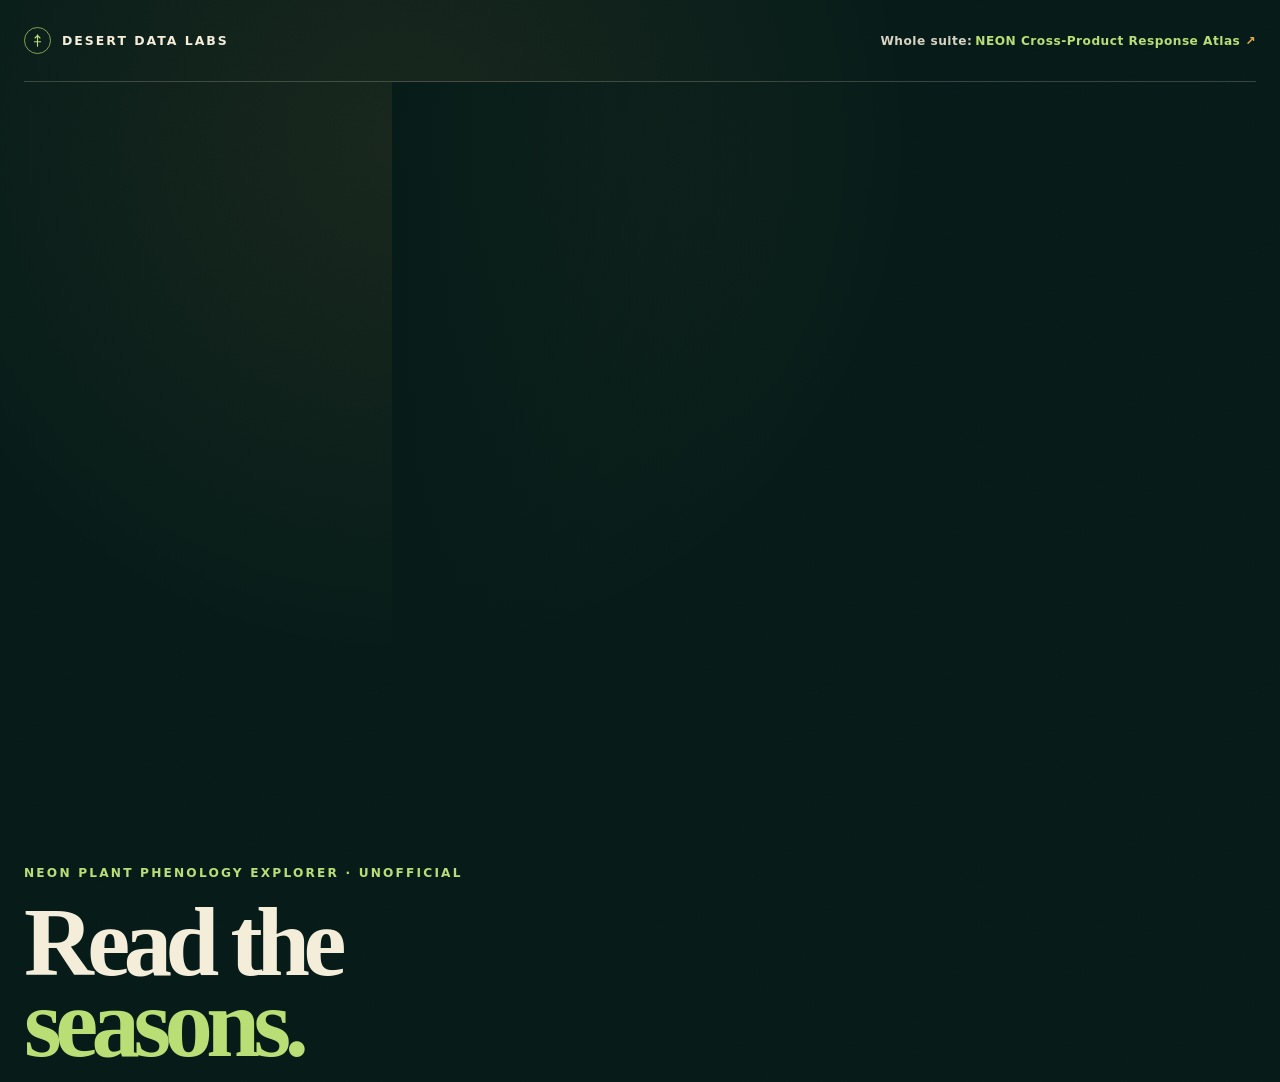
==== commit 92c17b12: "fix: shell, phone layout, copy and cover (audit 2026-10-18 P2/P3) - In-app poster CTA within the 375" ====
--- a/docs/index.html
+++ b/docs/index.html
@@ -3,7 +3,7 @@
 <head>
   <meta charset="utf-8">
   <meta name="viewport" content="width=device-width,initial-scale=1">
-  <title>NEON Plant Phenology Explorer — Read the seasons.</title>
+  <title>NEON Plant Phenology Explorer · Read the seasons.</title>
   <meta name="description" content="Follow tagged plants through the turning year with public NEON phenology observations.">
   <meta name="theme-color" content="#071c19">
   <meta name="color-scheme" content="dark">
@@ -232,26 +232,6 @@
       object-position: 62% center;
       filter: saturate(.98) contrast(1.03);
     }
-    .art-note {
-      position: absolute;
-      z-index: 2;
-      right: 5vw;
-      bottom: 24px;
-      min-height: 30px;
-      display: inline-flex;
-      align-items: center;
-      margin: 0;
-      padding: 5px 9px;
-      border: 1px solid rgba(243, 237, 218, .18);
-      border-radius: 999px;
-      color: var(--paper);
-      background: rgba(7, 28, 25, .86);
-      box-shadow: 0 4px 18px rgba(0, 0, 0, .22);
-      font-size: .69rem;
-      line-height: 1.3;
-      letter-spacing: .035em;
-    }
-
     footer {
       padding: 30px 24px 38px;
       color: #59665f;
@@ -317,16 +297,6 @@
         min-height: 300px;
         object-position: 52% 54%;
       }
-      .art-note {
-        right: 16px;
-        bottom: 8px;
-        left: 16px;
-        width: fit-content;
-        max-width: calc(100% - 32px);
-        min-height: 28px;
-        font-size: .6rem;
-        line-height: 1.25;
-      }
       .poster-copy {
         order: 2;
         width: calc(100% - 32px);
@@ -366,11 +336,10 @@
     }
     @media (prefers-contrast: more) {
       .promise { color: var(--paper); }
-      .art-note { background: var(--forest); border-color: var(--paper); }
       footer { color: #26352f; }
     }
     @media (forced-colors: active) {
-      .brand-mark, .button, .art-note { border: 2px solid ButtonText; }
+      .brand-mark, .button { border: 2px solid ButtonText; }
     }
   </style>
 </head>
@@ -386,14 +355,14 @@
         Desert Data Labs
       </span>
       <nav class="cover-nav" aria-label="NEON Explorer Suite">
-        <a class="suite-jump" href="https://tgilbert14.github.io/NEON-Driver-Cascade/">Whole suite: <strong>Driver Cascade</strong><span aria-hidden="true">↗</span></a>
+        <a class="suite-jump" href="https://tgilbert14.github.io/NEON-Driver-Cascade/">Whole suite: <strong>NEON Cross-Product Response Atlas</strong><span aria-hidden="true">↗</span></a>
       </nav>
     </header>
 
     <div class="poster-grid">
       <div class="poster-copy">
         <p class="eyebrow">NEON Plant Phenology Explorer · unofficial</p>
-        <h1 aria-label="Read the seasons."><span>Read the</span><em>seasons.</em></h1>
+        <h1><span>Read the</span> <em>seasons.</em></h1>
         <p class="promise">Follow tagged plants through the turning year.</p>
         <div class="poster-actions">
           <a class="button" href="https://019ee118-bf17-1622-bd5d-e59cab3b36a7.share.connect.posit.cloud/">
@@ -410,7 +379,6 @@
             fetchpriority="high" decoding="async"
             alt="Cut-paper landscape showing plants and the same tree through spring, summer, autumn, and winter.">
         </picture>
-        <figcaption class="art-note">Editorial illustration—not a field photograph or data record.</figcaption>
       </figure>
     </div>
   </main>
@@ -418,10 +386,10 @@
   <footer>
     <div class="footer-inner">
       <div class="footer-copy">
-        <p>Explore 46 places using public <a href="https://data.neonscience.org/data-products/DP1.10055.001">NEON Plant Phenology Observations · DP1.10055.001</a> (CC BY 4.0). Built by Desert Data Labs; unofficial and not endorsed by NEON, Battelle, or the NSF.</p>
+        <p>Explore 46 places watched by NEON, the National Ecological Observatory Network, a U.S. field network funded by the NSF. Data: <a href="https://data.neonscience.org/data-products/DP1.10055.001">Plant Phenology Observations · DP1.10055.001</a> (CC BY 4.0). Built by Desert Data Labs; unofficial and not endorsed by NEON, Battelle, or the NSF.</p>
         <details class="honesty">
           <summary>What am I looking at?</summary>
-          <p>The explorer follows scored phenophases on a fixed roster of tagged plants, with cadence, coverage, and interval-censored onset kept visible. Those observations describe monitored timing—not plant abundance, productivity, unobserved phenophases, or what caused a seasonal change.</p>
+          <p>The explorer follows scored phenophases on a fixed roster of tagged plants, with cadence, coverage, and interval-censored onset kept visible. Those observations describe monitored timing, not plant abundance, productivity, unobserved phenophases, or what caused a seasonal change.</p>
         </details>
       </div>
       <div class="footer-links">
